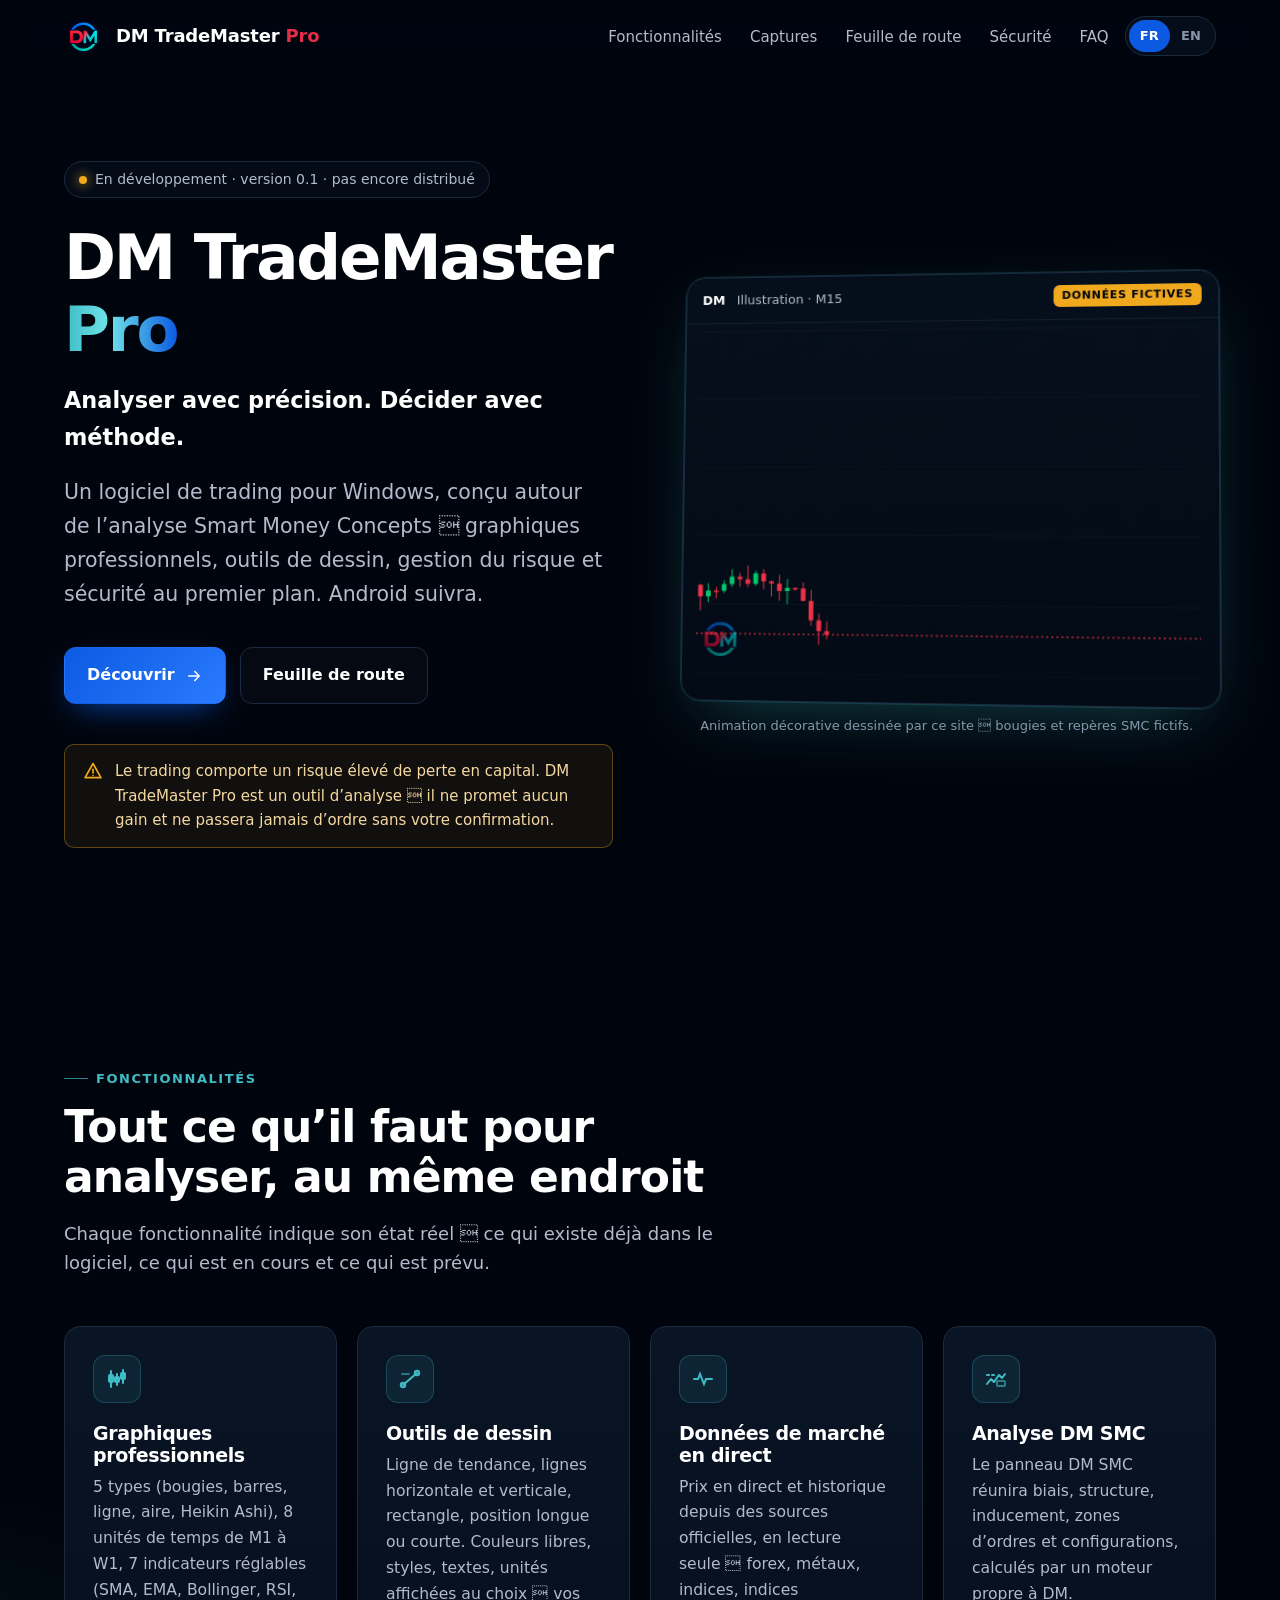
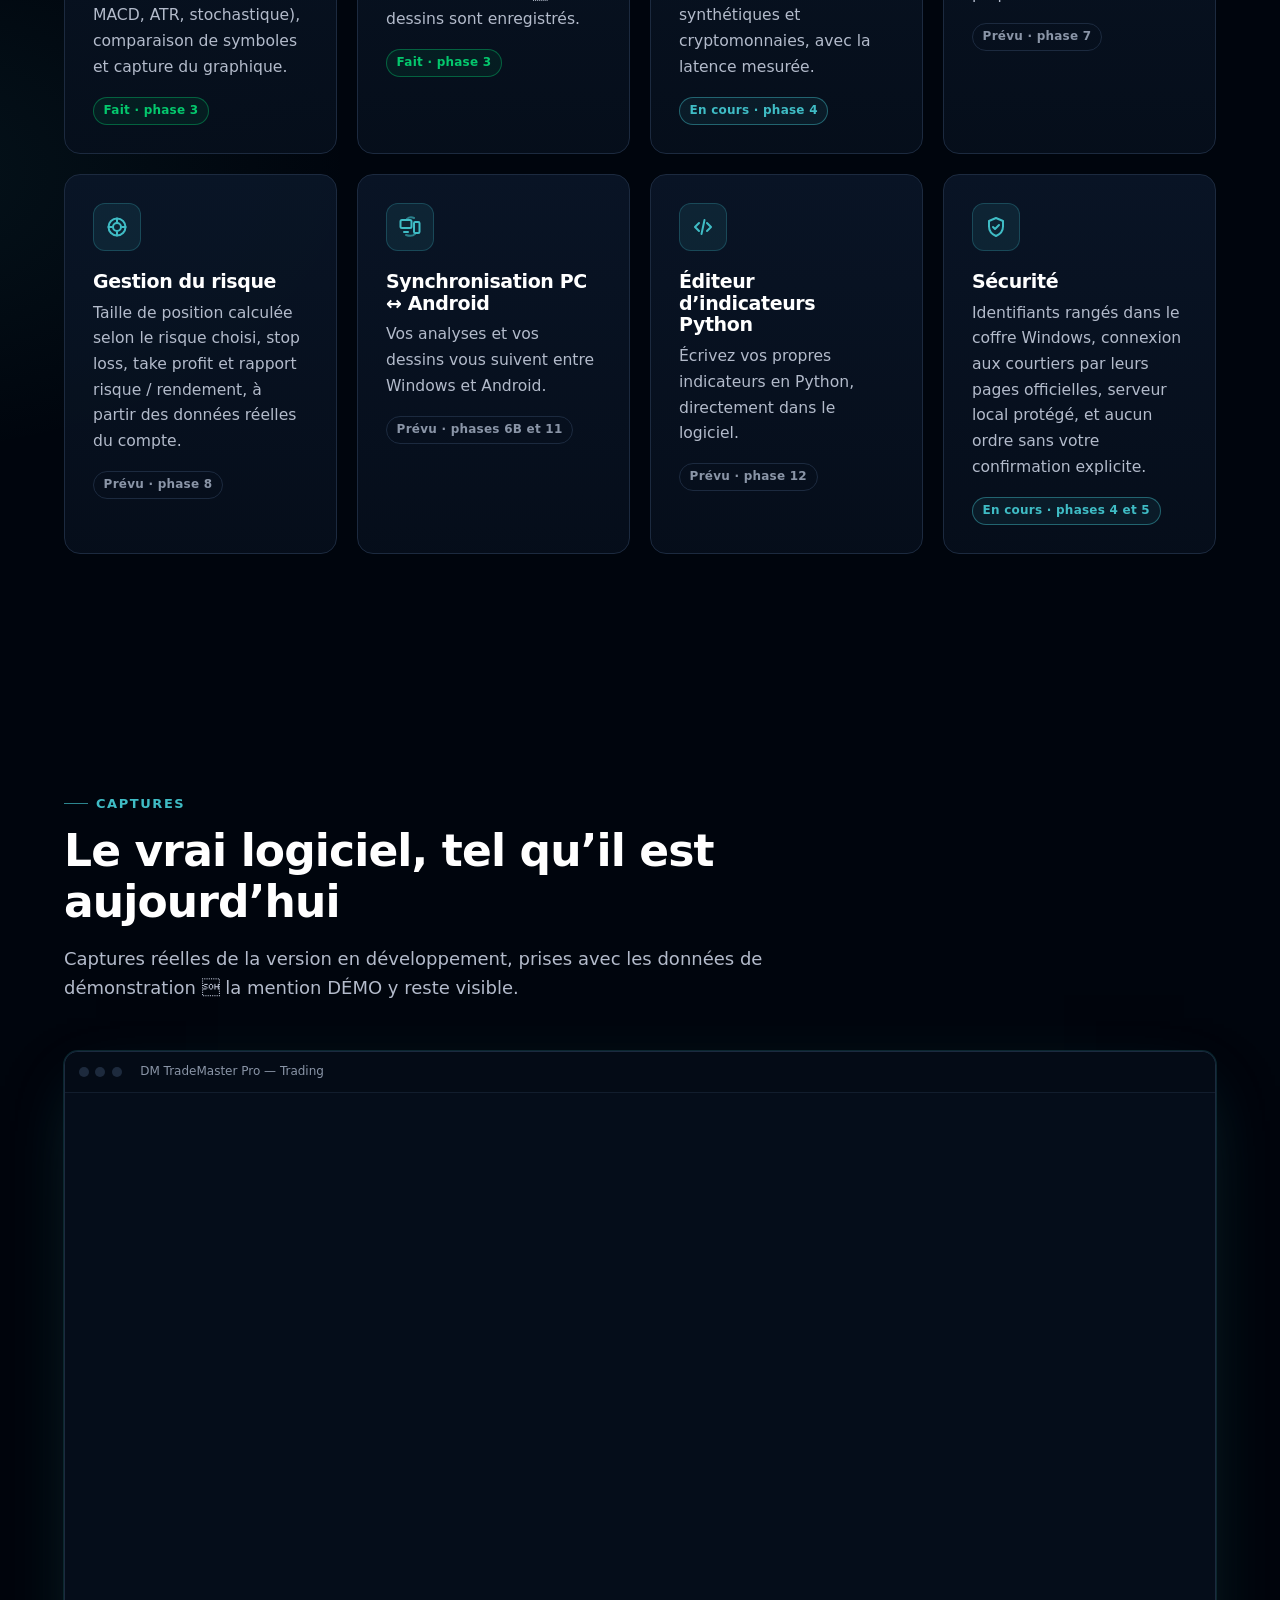
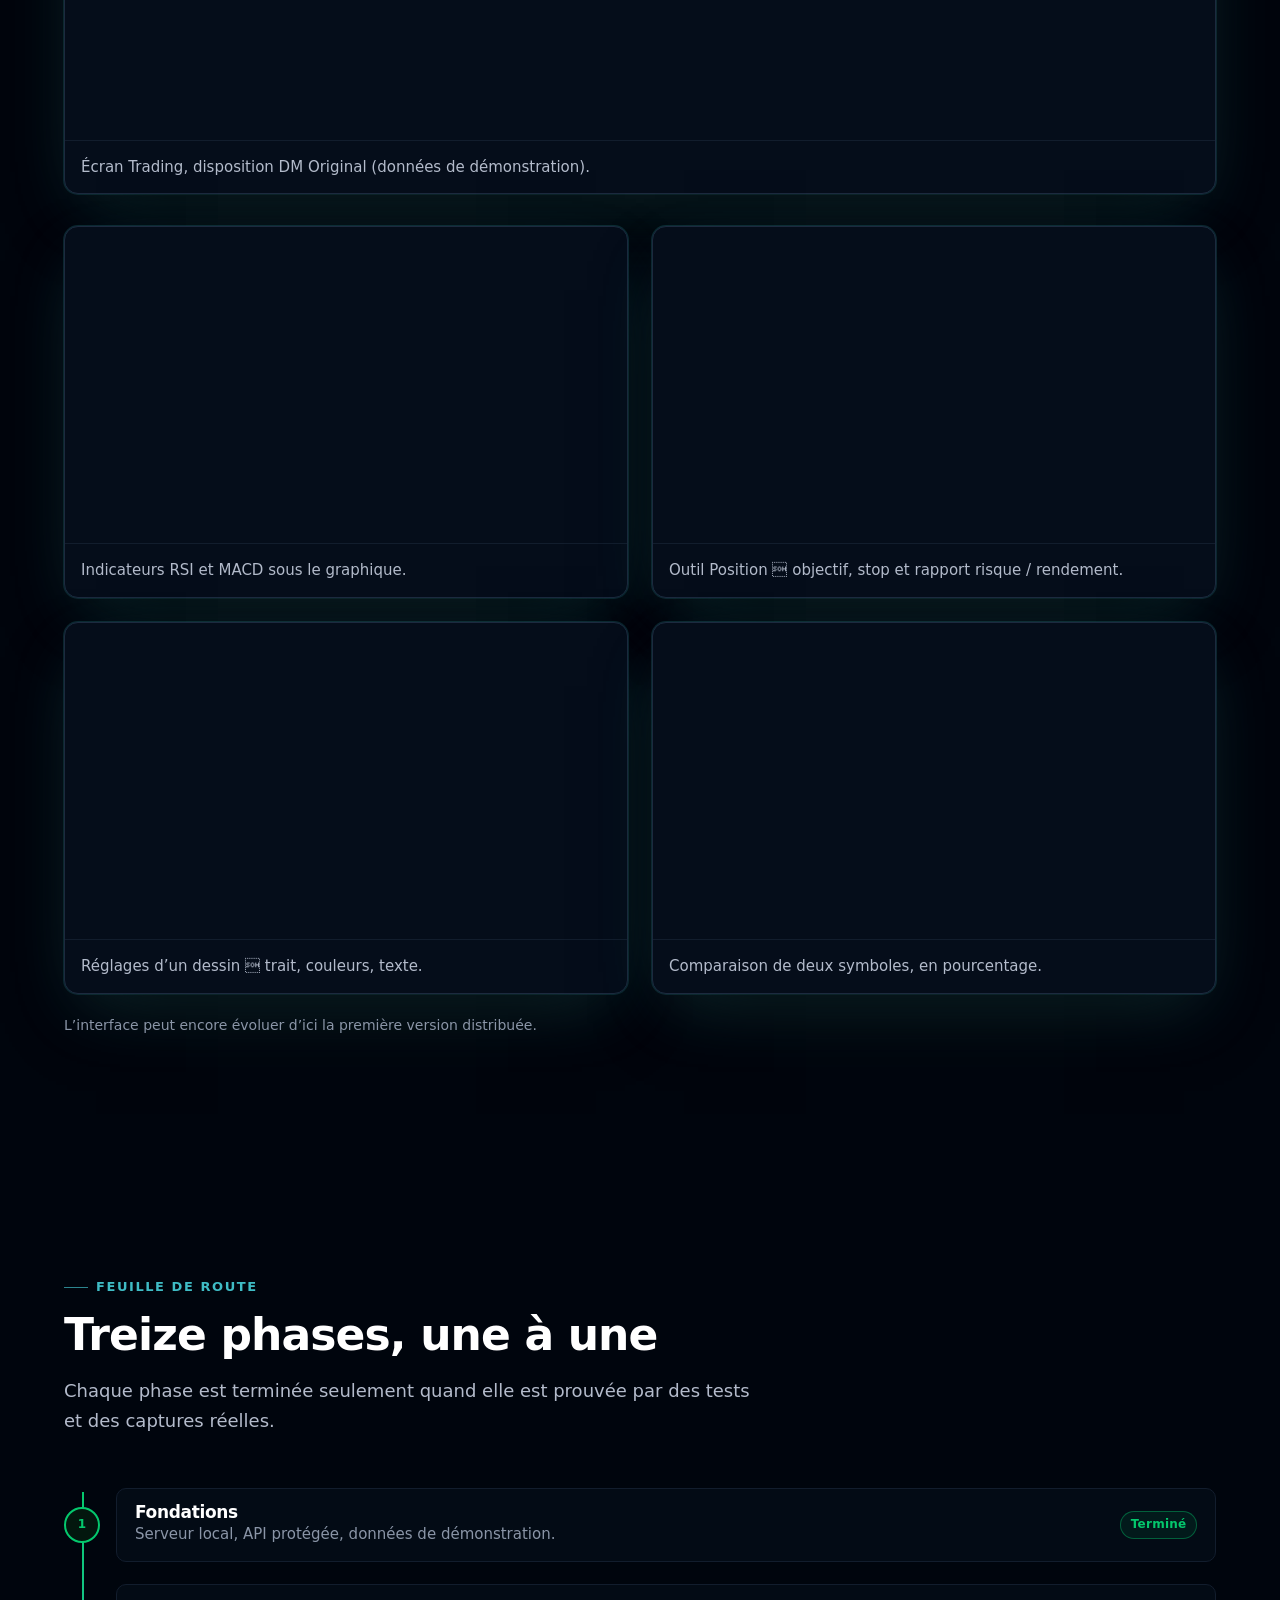
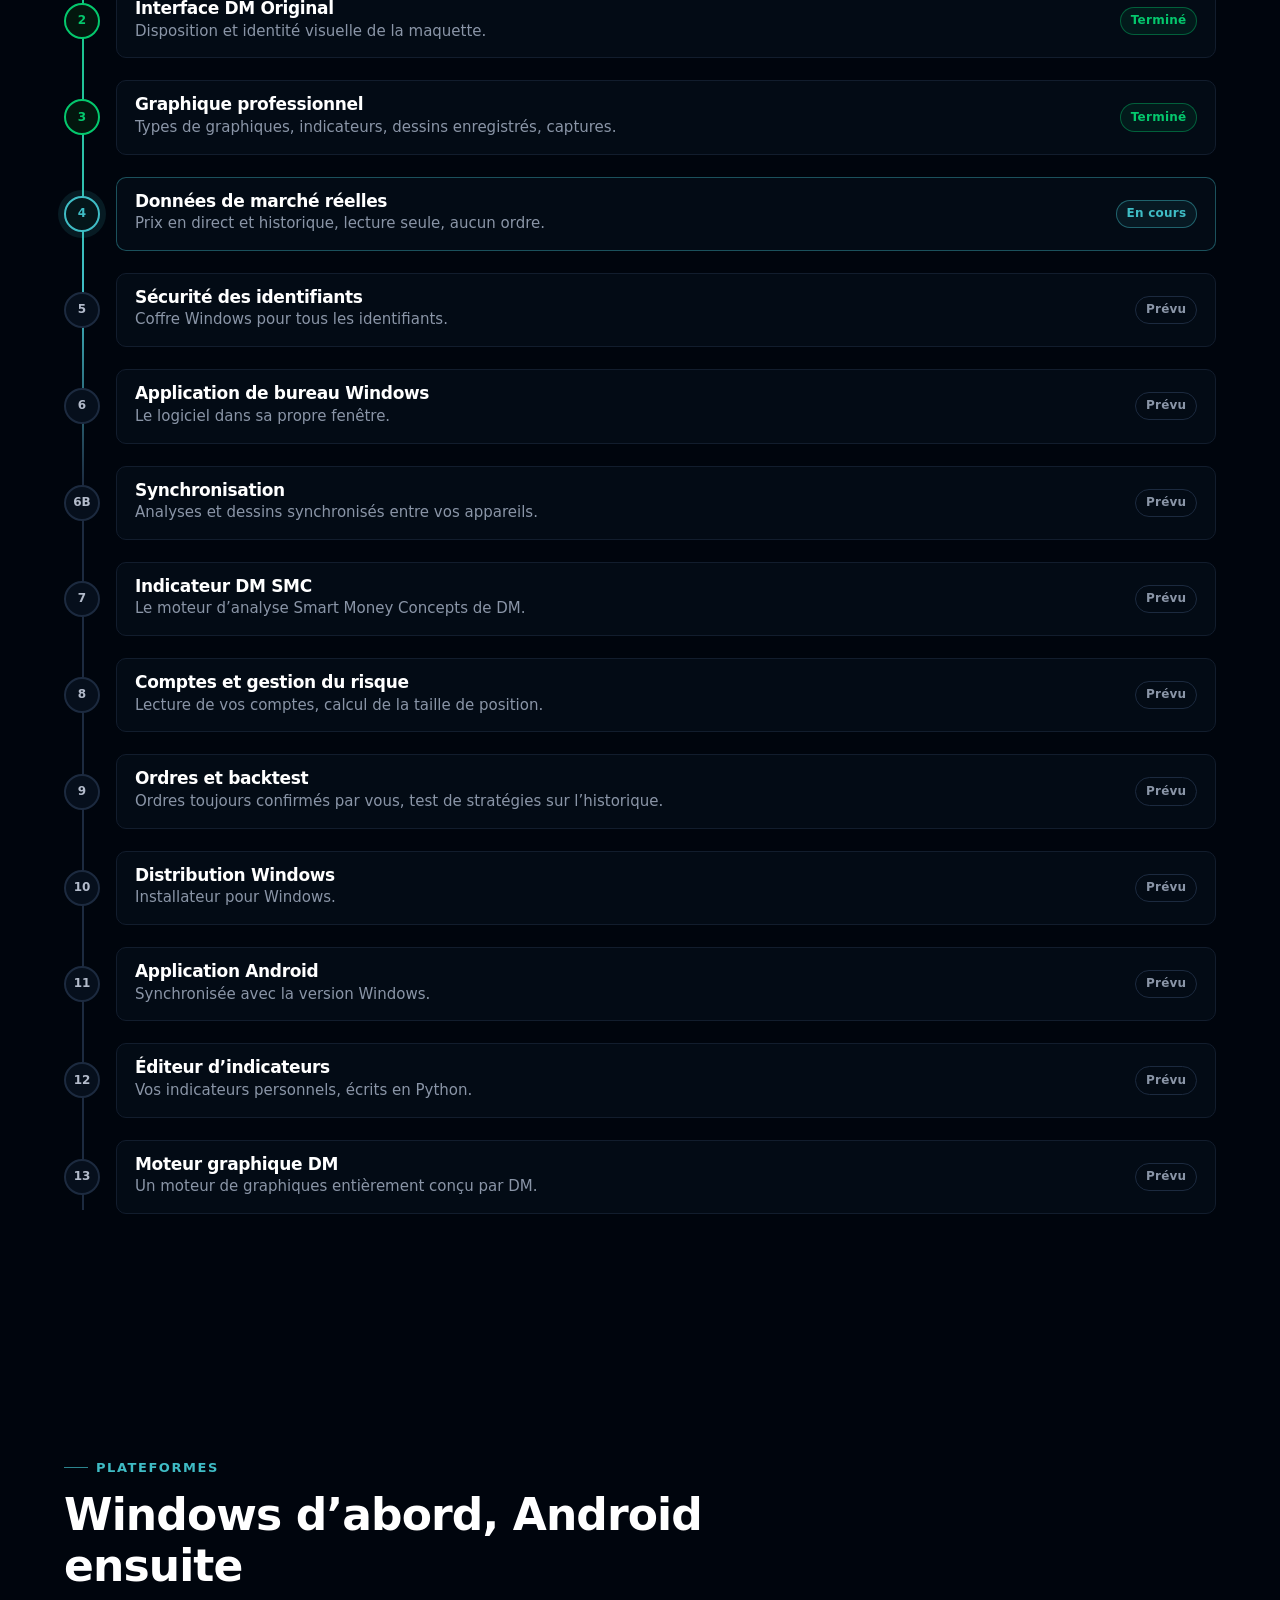
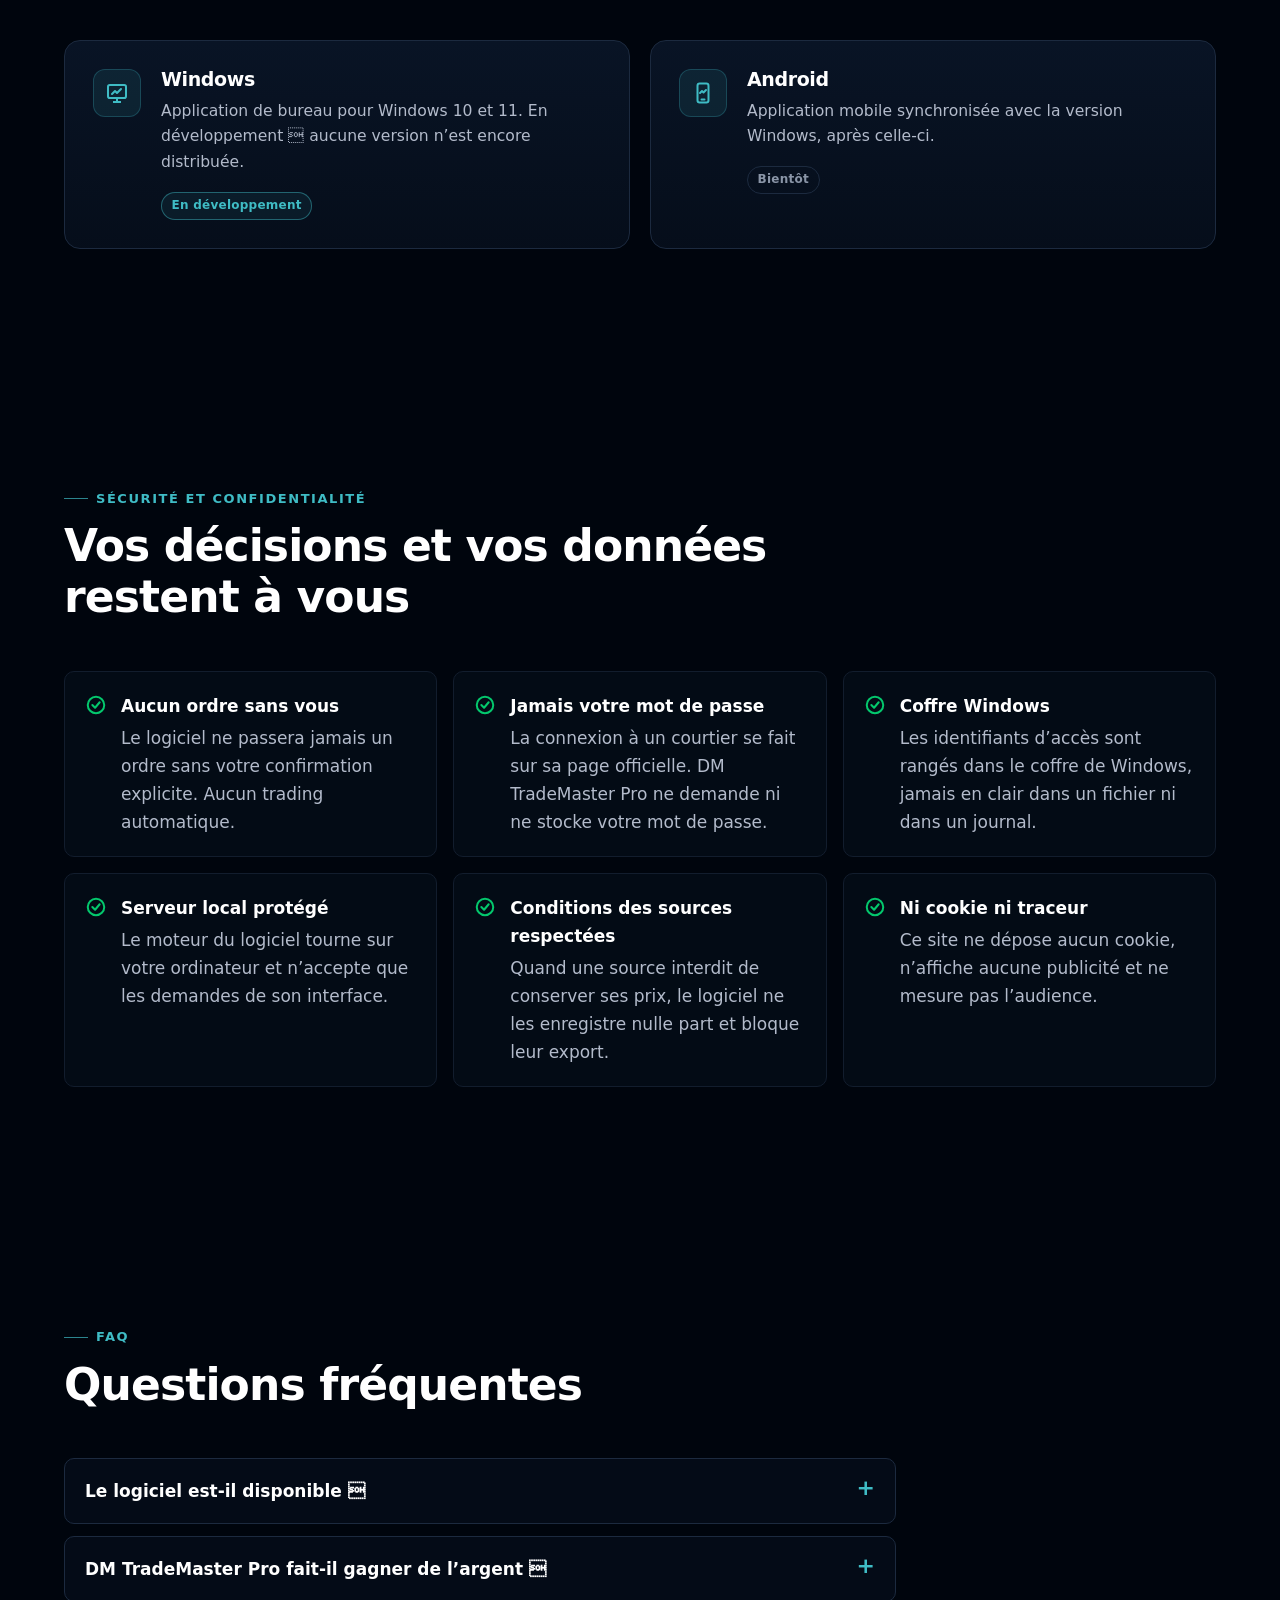
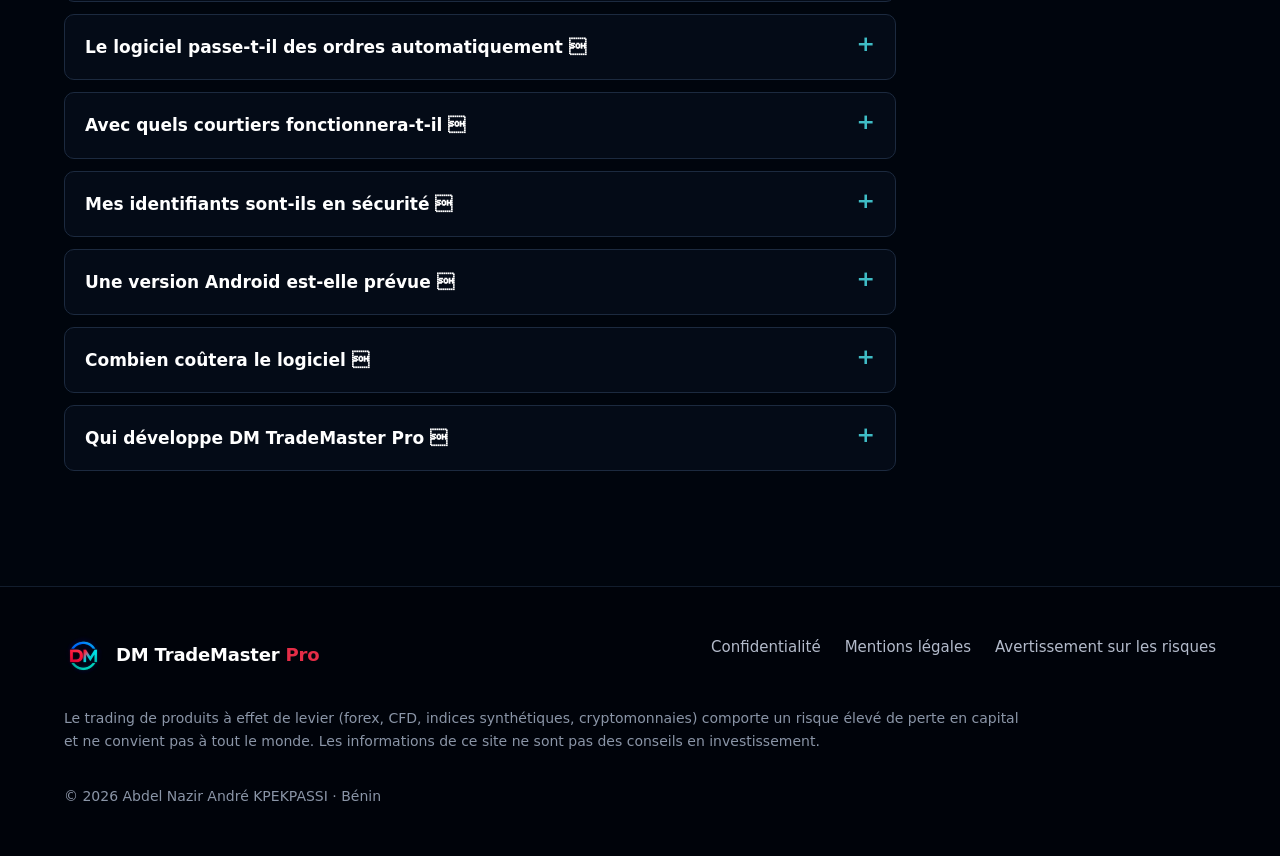
==== index.html @ 6b8cdd2f "Initial release of the DM TradeMaster Pro showcase site" ====
<!doctype html>
<html lang="fr" class="no-js">
<head>
  <meta charset="utf-8">
  <meta name="viewport" content="width=device-width, initial-scale=1">
  <title>DM TradeMaster Pro — logiciel d’analyse de trading pour Windows</title>
  <meta name="description" content="DM TradeMaster Pro : logiciel de trading pour Windows en développement, graphiques professionnels, outils de dessin, analyse Smart Money Concepts, gestion du risque. Aucun ordre sans confirmation. Android prévu.">
  <meta name="theme-color" content="#00050d">
  <meta name="color-scheme" content="dark">
  <meta property="og:type" content="website">
  <meta property="og:title" content="DM TradeMaster Pro">
  <meta property="og:description" content="Logiciel d’analyse de trading pour Windows, en développement. Graphiques professionnels, outils SMC, sécurité. Android prévu.">
  <link rel="canonical" href="https://kpekpassiabdelnazirandre-max.github.io/">
  <meta property="og:url" content="https://kpekpassiabdelnazirandre-max.github.io/">
  <meta property="og:image" content="https://kpekpassiabdelnazirandre-max.github.io/assets/img/og-image.png">
  <meta property="og:image:width" content="1200">
  <meta property="og:image:height" content="630">
  <meta property="og:locale" content="fr_FR">
  <meta property="og:locale:alternate" content="en_US">
  <meta name="twitter:card" content="summary_large_image">
  <meta name="twitter:image" content="https://kpekpassiabdelnazirandre-max.github.io/assets/img/og-image.png">
  <link rel="icon" href="assets/img/favicon-64.png" type="image/png">
  <link rel="apple-touch-icon" href="assets/img/apple-touch-icon.png">
  <link rel="preload" href="assets/fonts/inter-latin-400-normal.woff2" as="font" type="font/woff2" crossorigin>
  <link rel="preload" href="assets/fonts/inter-latin-800-normal.woff2" as="font" type="font/woff2" crossorigin>
  <link rel="stylesheet" href="assets/css/site.css">
  <script type="application/ld+json">
  {"@context":"https://schema.org","@type":"SoftwareApplication","name":"DM TradeMaster Pro","url":"https://kpekpassiabdelnazirandre-max.github.io/","applicationCategory":"FinanceApplication","operatingSystem":"Windows","softwareVersion":"0.1 (en développement)","author":{"@type":"Person","name":"Abdel Nazir André KPEKPASSI","address":{"@type":"PostalAddress","addressCountry":"BJ"}}}
  </script>
</head>
<body data-title-key="title.home">
  <a class="skip" href="#contenu" data-i18n="skip">Aller au contenu</a>

  <svg width="0" height="0" style="position:absolute" aria-hidden="true">
    <defs>
      <!-- Icônes DM maison : trait 2, à la couleur du texte, points d'ancrage. -->
      <symbol id="i-chart" viewBox="0 0 24 24" fill="none" stroke="currentColor" stroke-width="2" stroke-linecap="round" stroke-linejoin="round"><path d="M6 4v16M12 7v11M18 3v13"/><rect x="4" y="8" width="4" height="7" rx="1"/><rect x="10" y="10" width="4" height="5" rx="1"/><rect x="16" y="6" width="4" height="6" rx="1"/></symbol>
      <symbol id="i-draw" viewBox="0 0 24 24" fill="none" stroke="currentColor" stroke-width="2" stroke-linecap="round"><path d="M5 18 19 6"/><circle cx="5" cy="18" r="2.2"/><circle cx="19" cy="6" r="2.2"/><path d="M4 7h7" opacity=".55"/></symbol>
      <symbol id="i-smc" viewBox="0 0 24 24" fill="none" stroke="currentColor" stroke-width="2" stroke-linecap="round" stroke-linejoin="round"><path d="M3 17l4-5 3 3 5-7 3 3 3-4"/><path d="M3 8h9" stroke-dasharray="2 3"/><rect x="13" y="14" width="8" height="5" rx="1" opacity=".6"/></symbol>
      <symbol id="i-live" viewBox="0 0 24 24" fill="none" stroke="currentColor" stroke-width="2" stroke-linecap="round"><path d="M3 12h4l2-5 4 10 2-5h6"/></symbol>
      <symbol id="i-risk" viewBox="0 0 24 24" fill="none" stroke="currentColor" stroke-width="2" stroke-linecap="round"><circle cx="12" cy="12" r="8.5"/><circle cx="12" cy="12" r="4"/><path d="M12 3.5V7M12 17v3.5M3.5 12H7M17 12h3.5"/></symbol>
      <symbol id="i-sync" viewBox="0 0 24 24" fill="none" stroke="currentColor" stroke-width="2" stroke-linecap="round" stroke-linejoin="round"><rect x="2.5" y="5" width="11" height="8" rx="1.5"/><path d="M6 17h4"/><rect x="16" y="7" width="5.5" height="11" rx="1.2"/><path d="M8 20c3 1 7 1 9-1M16 3c-2-1-5-1-7 1" opacity=".6"/></symbol>
      <symbol id="i-code" viewBox="0 0 24 24" fill="none" stroke="currentColor" stroke-width="2" stroke-linecap="round" stroke-linejoin="round"><path d="M8 8 4 12l4 4M16 8l4 4-4 4M13.5 5l-3 14"/></symbol>
      <symbol id="i-shield" viewBox="0 0 24 24" fill="none" stroke="currentColor" stroke-width="2" stroke-linecap="round" stroke-linejoin="round"><path d="M12 3 5 6v5.5c0 4.2 2.9 7.7 7 9.5 4.1-1.8 7-5.3 7-9.5V6z"/><path d="m9 12 2 2 4-4"/></symbol>
      <symbol id="i-windows" viewBox="0 0 24 24" fill="none" stroke="currentColor" stroke-width="2" stroke-linejoin="round"><rect x="3" y="4" width="18" height="13" rx="1.8"/><path d="M8 21h8M12 17v4"/><path d="M7 13l3-3 2 2 4-4" stroke-linecap="round"/></symbol>
      <symbol id="i-phone" viewBox="0 0 24 24" fill="none" stroke="currentColor" stroke-width="2" stroke-linejoin="round"><rect x="6.5" y="2.5" width="11" height="19" rx="2.2"/><path d="M10.5 18.5h3" stroke-linecap="round"/><path d="M9 12l2-2 1.5 1.5L15 9" stroke-linecap="round"/></symbol>
      <symbol id="i-check" viewBox="0 0 24 24" fill="none" stroke="currentColor" stroke-width="2.2" stroke-linecap="round" stroke-linejoin="round"><circle cx="12" cy="12" r="9"/><path d="m8 12 3 3 5-6"/></symbol>
      <symbol id="i-alert" viewBox="0 0 24 24" fill="none" stroke="currentColor" stroke-width="2" stroke-linecap="round" stroke-linejoin="round"><path d="M12 3 2.5 20h19z"/><path d="M12 10v4.5M12 17.5h.01"/></symbol>
      <symbol id="i-arrow" viewBox="0 0 24 24" fill="none" stroke="currentColor" stroke-width="2" stroke-linecap="round" stroke-linejoin="round"><path d="M5 12h14M13 6l6 6-6 6"/></symbol>
      <symbol id="i-menu" viewBox="0 0 24 24" fill="none" stroke="currentColor" stroke-width="2" stroke-linecap="round"><path d="M4 7h16M4 12h16M4 17h16"/></symbol>
    </defs>
  </svg>

  <header class="site-header">
    <nav class="container nav" aria-label="Navigation principale" data-i18n-attr="aria-label:nav.label">
      <a class="brand" href="./" aria-label="DM TradeMaster Pro, accueil" data-i18n-attr="aria-label:brand.home">
        <img src="assets/img/dm-logo-80.png" width="40" height="40" alt="">
        <span>DM TradeMaster <b>Pro</b></span>
      </a>
      <button class="menu-toggle" type="button" aria-expanded="false" aria-controls="menu" aria-label="Menu" data-i18n-attr="aria-label:nav.menu"><svg width="22" height="22"><use href="#i-menu"/></svg></button>
      <ul class="nav-links" id="menu">
        <li><a href="#fonctionnalites" data-i18n="nav.features">Fonctionnalités</a></li>
        <li><a href="#captures" data-i18n="nav.shots">Captures</a></li>
        <li><a href="#feuille-de-route" data-i18n="nav.roadmap">Feuille de route</a></li>
        <li><a href="#securite" data-i18n="nav.security">Sécurité</a></li>
        <li><a href="#faq" data-i18n="nav.faq">FAQ</a></li>
        <li class="lang-item"><div class="lang" role="group" aria-label="Langue" data-i18n-attr="aria-label:nav.lang">
          <button type="button" data-lang="fr" aria-pressed="true">FR</button>
          <button type="button" data-lang="en" aria-pressed="false">EN</button>
        </div></li>
      </ul>
    </nav>
  </header>

  <main id="contenu">
    <section class="hero">
      <div class="container hero-grid">
        <div>
          <p class="status-chip"><span class="dot" aria-hidden="true"></span><span data-i18n="hero.status">En développement · version 0.1 · pas encore distribué</span></p>
          <h1><span style="white-space:nowrap">DM TradeMaster</span> <span class="accent">Pro</span></h1>
          <p class="tagline" data-i18n="hero.tagline">Analyser avec précision. Décider avec méthode.</p>
          <p class="lead" data-i18n="hero.lead">Un logiciel de trading pour Windows, conçu autour de l’analyse Smart Money Concepts  graphiques professionnels, outils de dessin, gestion du risque et sécurité au premier plan. Android suivra.</p>
          <div class="hero-actions">
            <a class="btn btn-primary" href="#fonctionnalites"><span data-i18n="hero.discover">Découvrir</span><svg><use href="#i-arrow"/></svg></a>
            <a class="btn btn-ghost" href="#feuille-de-route" data-i18n="hero.roadmap">Feuille de route</a>
          </div>
          <p class="risk-banner" role="note"><svg><use href="#i-alert"/></svg><span data-i18n="hero.risk">Le trading comporte un risque élevé de perte en capital. DM TradeMaster Pro est un outil d’analyse  il ne promet aucun gain et ne passera jamais d’ordre sans votre confirmation.</span></p>
        </div>
        <div>
          <div class="hero-visual">
            <div class="chart-head"><strong>DM</strong><span data-i18n="hero.chart">Illustration · M15</span><span class="tag" data-i18n="hero.fictive">DONNÉES FICTIVES</span></div>
            <canvas id="hero-chart" role="img" aria-label="Illustration animée : bougies fictives et repères Smart Money Concepts (cassure de structure, zone d’ordres, liquidité)" data-i18n-attr="aria-label:hero.canvas"></canvas>
            <img class="watermark" src="assets/img/dm-logo-80.png" width="48" height="48" alt="">
          </div>
          <p class="hero-caption" data-i18n="hero.caption">Animation décorative dessinée par ce site  bougies et repères SMC fictifs.</p>
        </div>
      </div>
    </section>

    <section id="fonctionnalites">
      <div class="container">
        <div class="section-head reveal">
          <span class="eyebrow" data-i18n="feat.eyebrow">Fonctionnalités</span>
          <h2 data-i18n="feat.title">Tout ce qu’il faut pour analyser, au même endroit</h2>
          <p data-i18n="feat.text">Chaque fonctionnalité indique son état réel  ce qui existe déjà dans le logiciel, ce qui est en cours et ce qui est prévu.</p>
        </div>
        <div class="features">
          <article class="card reveal"><div class="icon"><svg><use href="#i-chart"/></svg></div><h3 data-i18n="f1.t">Graphiques professionnels</h3><p data-i18n="f1.p">5 types (bougies, barres, ligne, aire, Heikin Ashi), 8 unités de temps de M1 à W1, 7 indicateurs réglables (SMA, EMA, Bollinger, RSI, MACD, ATR, stochastique), comparaison de symboles et capture du graphique.</p><span class="badge done" data-i18n="b.p3">Fait · phase 3</span></article>
          <article class="card reveal"><div class="icon"><svg><use href="#i-draw"/></svg></div><h3 data-i18n="f2.t">Outils de dessin</h3><p data-i18n="f2.p">Ligne de tendance, lignes horizontale et verticale, rectangle, position longue ou courte. Couleurs libres, styles, textes, unités affichées au choix  vos dessins sont enregistrés.</p><span class="badge done" data-i18n="b.p3">Fait · phase 3</span></article>
          <article class="card reveal"><div class="icon"><svg><use href="#i-live"/></svg></div><h3 data-i18n="f3.t">Données de marché en direct</h3><p data-i18n="f3.p">Prix en direct et historique depuis des sources officielles, en lecture seule  forex, métaux, indices, indices synthétiques et cryptomonnaies, avec la latence mesurée.</p><span class="badge progress" data-i18n="b.p4">En cours · phase 4</span></article>
          <article class="card reveal"><div class="icon"><svg><use href="#i-smc"/></svg></div><h3 data-i18n="f4.t">Analyse DM SMC</h3><p data-i18n="f4.p">Le panneau DM SMC réunira biais, structure, inducement, zones d’ordres et configurations, calculés par un moteur propre à DM.</p><span class="badge planned" data-i18n="b.p7">Prévu · phase 7</span></article>
          <article class="card reveal"><div class="icon"><svg><use href="#i-risk"/></svg></div><h3 data-i18n="f5.t">Gestion du risque</h3><p data-i18n="f5.p">Taille de position calculée selon le risque choisi, stop loss, take profit et rapport risque / rendement, à partir des données réelles du compte.</p><span class="badge planned" data-i18n="b.p8">Prévu · phase 8</span></article>
          <article class="card reveal"><div class="icon"><svg><use href="#i-sync"/></svg></div><h3 data-i18n="f6.t">Synchronisation PC ↔ Android</h3><p data-i18n="f6.p">Vos analyses et vos dessins vous suivent entre Windows et Android.</p><span class="badge planned" data-i18n="b.p6b">Prévu · phases 6B et 11</span></article>
          <article class="card reveal"><div class="icon"><svg><use href="#i-code"/></svg></div><h3 data-i18n="f7.t">Éditeur d’indicateurs Python</h3><p data-i18n="f7.p">Écrivez vos propres indicateurs en Python, directement dans le logiciel.</p><span class="badge planned" data-i18n="b.p12">Prévu · phase 12</span></article>
          <article class="card reveal"><div class="icon"><svg><use href="#i-shield"/></svg></div><h3 data-i18n="f8.t">Sécurité</h3><p data-i18n="f8.p">Identifiants rangés dans le coffre Windows, connexion aux courtiers par leurs pages officielles, serveur local protégé, et aucun ordre sans votre confirmation explicite.</p><span class="badge progress" data-i18n="b.p45">En cours · phases 4 et 5</span></article>
        </div>
      </div>
    </section>

    <section id="captures">
      <div class="container">
        <div class="section-head reveal">
          <span class="eyebrow" data-i18n="shots.eyebrow">Captures</span>
          <h2 data-i18n="shots.title">Le vrai logiciel, tel qu’il est aujourd’hui</h2>
          <p data-i18n="shots.text">Captures réelles de la version en développement, prises avec les données de démonstration  la mention DÉMO y reste visible.</p>
        </div>
        <div class="gallery">
          <figure class="window shot-main reveal">
            <div class="window-bar"><span></span><span></span><span></span><em>DM TradeMaster Pro — Trading</em></div>
            <picture>
              <source media="(max-width: 700px)" srcset="assets/img/ecran-trading-800.webp">
              <img src="assets/img/ecran-trading-1600.webp" width="1600" height="900" alt="Écran Trading de DM TradeMaster Pro : liste des marchés, graphique en bougies avec la mention DÉMO, panneau DM SMC, ticket d’ordre et gestion du risque" data-i18n-attr="alt:shot1.alt" fetchpriority="low" loading="lazy" decoding="async">
            </picture>
            <figcaption data-i18n="shot1.cap">Écran Trading, disposition DM Original (données de démonstration).</figcaption>
          </figure>
          <div class="shots">
            <figure class="window shot reveal"><a href="assets/img/indicateurs-1600.webp" target="_blank" rel="noopener"><picture><source media="(max-width: 700px)" srcset="assets/img/indicateurs-800.webp"><img src="assets/img/indicateurs-1600.webp" width="1600" height="900" loading="lazy" decoding="async" alt="Graphique avec les indicateurs RSI et MACD" data-i18n-attr="alt:shot2.alt"></picture></a><figcaption data-i18n="shot2.cap">Indicateurs RSI et MACD sous le graphique.</figcaption></figure>
            <figure class="window shot reveal"><a href="assets/img/position-1600.webp" target="_blank" rel="noopener"><picture><source media="(max-width: 700px)" srcset="assets/img/position-800.webp"><img src="assets/img/position-1600.webp" width="1600" height="900" loading="lazy" decoding="async" alt="Outil Position longue sur le graphique" data-i18n-attr="alt:shot3.alt"></picture></a><figcaption data-i18n="shot3.cap">Outil Position  objectif, stop et rapport risque / rendement.</figcaption></figure>
            <figure class="window shot reveal"><a href="assets/img/reglages-dessin-1600.webp" target="_blank" rel="noopener"><picture><source media="(max-width: 700px)" srcset="assets/img/reglages-dessin-800.webp"><img src="assets/img/reglages-dessin-1600.webp" width="1600" height="900" loading="lazy" decoding="async" alt="Fenêtre de réglages d’un dessin" data-i18n-attr="alt:shot5.alt"></picture></a><figcaption data-i18n="shot5.cap">Réglages d’un dessin  trait, couleurs, texte.</figcaption></figure>
            <figure class="window shot reveal"><a href="assets/img/comparaison-1600.webp" target="_blank" rel="noopener"><picture><source media="(max-width: 700px)" srcset="assets/img/comparaison-800.webp"><img src="assets/img/comparaison-1600.webp" width="1600" height="900" loading="lazy" decoding="async" alt="Comparaison de deux symboles en pourcentage" data-i18n-attr="alt:shot6.alt"></picture></a><figcaption data-i18n="shot6.cap">Comparaison de deux symboles, en pourcentage.</figcaption></figure>
          </div>
        </div>
        <p class="note" data-i18n="shots.note">L’interface peut encore évoluer d’ici la première version distribuée.</p>
      </div>
    </section>

    <section id="feuille-de-route">
      <div class="container">
        <div class="section-head reveal">
          <span class="eyebrow" data-i18n="road.eyebrow">Feuille de route</span>
          <h2 data-i18n="road.title">Treize phases, une à une</h2>
          <p data-i18n="road.text">Chaque phase est terminée seulement quand elle est prouvée par des tests et des captures réelles.</p>
        </div>
        <ol class="timeline">
          <li class="done reveal"><span class="node">1</span><div class="row"><div><h3 data-i18n="r1.t">Fondations</h3><p data-i18n="r1.p">Serveur local, API protégée, données de démonstration.</p></div><span class="badge done" data-i18n="s.done">Terminé</span></div></li>
          <li class="done reveal"><span class="node">2</span><div class="row"><div><h3 data-i18n="r2.t">Interface DM Original</h3><p data-i18n="r2.p">Disposition et identité visuelle de la maquette.</p></div><span class="badge done" data-i18n="s.done">Terminé</span></div></li>
          <li class="done reveal"><span class="node">3</span><div class="row"><div><h3 data-i18n="r3.t">Graphique professionnel</h3><p data-i18n="r3.p">Types de graphiques, indicateurs, dessins enregistrés, captures.</p></div><span class="badge done" data-i18n="s.done">Terminé</span></div></li>
          <li class="progress reveal"><span class="node">4</span><div class="row"><div><h3 data-i18n="r4.t">Données de marché réelles</h3><p data-i18n="r4.p">Prix en direct et historique, lecture seule, aucun ordre.</p></div><span class="badge progress" data-i18n="s.progress">En cours</span></div></li>
          <li class="reveal"><span class="node">5</span><div class="row"><div><h3 data-i18n="r5.t">Sécurité des identifiants</h3><p data-i18n="r5.p">Coffre Windows pour tous les identifiants.</p></div><span class="badge planned" data-i18n="s.planned">Prévu</span></div></li>
          <li class="reveal"><span class="node">6</span><div class="row"><div><h3 data-i18n="r6.t">Application de bureau Windows</h3><p data-i18n="r6.p">Le logiciel dans sa propre fenêtre.</p></div><span class="badge planned" data-i18n="s.planned">Prévu</span></div></li>
          <li class="reveal"><span class="node">6B</span><div class="row"><div><h3 data-i18n="r6b.t">Synchronisation</h3><p data-i18n="r6b.p">Analyses et dessins synchronisés entre vos appareils.</p></div><span class="badge planned" data-i18n="s.planned">Prévu</span></div></li>
          <li class="reveal"><span class="node">7</span><div class="row"><div><h3 data-i18n="r7.t">Indicateur DM SMC</h3><p data-i18n="r7.p">Le moteur d’analyse Smart Money Concepts de DM.</p></div><span class="badge planned" data-i18n="s.planned">Prévu</span></div></li>
          <li class="reveal"><span class="node">8</span><div class="row"><div><h3 data-i18n="r8.t">Comptes et gestion du risque</h3><p data-i18n="r8.p">Lecture de vos comptes, calcul de la taille de position.</p></div><span class="badge planned" data-i18n="s.planned">Prévu</span></div></li>
          <li class="reveal"><span class="node">9</span><div class="row"><div><h3 data-i18n="r9.t">Ordres et backtest</h3><p data-i18n="r9.p">Ordres toujours confirmés par vous, test de stratégies sur l’historique.</p></div><span class="badge planned" data-i18n="s.planned">Prévu</span></div></li>
          <li class="reveal"><span class="node">10</span><div class="row"><div><h3 data-i18n="r10.t">Distribution Windows</h3><p data-i18n="r10.p">Installateur pour Windows.</p></div><span class="badge planned" data-i18n="s.planned">Prévu</span></div></li>
          <li class="reveal"><span class="node">11</span><div class="row"><div><h3 data-i18n="r11.t">Application Android</h3><p data-i18n="r11.p">Synchronisée avec la version Windows.</p></div><span class="badge planned" data-i18n="s.planned">Prévu</span></div></li>
          <li class="reveal"><span class="node">12</span><div class="row"><div><h3 data-i18n="r12.t">Éditeur d’indicateurs</h3><p data-i18n="r12.p">Vos indicateurs personnels, écrits en Python.</p></div><span class="badge planned" data-i18n="s.planned">Prévu</span></div></li>
          <li class="reveal"><span class="node">13</span><div class="row"><div><h3 data-i18n="r13.t">Moteur graphique DM</h3><p data-i18n="r13.p">Un moteur de graphiques entièrement conçu par DM.</p></div><span class="badge planned" data-i18n="s.planned">Prévu</span></div></li>
        </ol>
      </div>
    </section>

    <section id="plateformes">
      <div class="container">
        <div class="section-head reveal">
          <span class="eyebrow" data-i18n="plat.eyebrow">Plateformes</span>
          <h2 data-i18n="plat.title">Windows d’abord, Android ensuite</h2>
        </div>
        <div class="two">
          <article class="card platform reveal"><div class="icon"><svg><use href="#i-windows"/></svg></div><div><h3>Windows</h3><p data-i18n="plat.win">Application de bureau pour Windows 10 et 11. En développement  aucune version n’est encore distribuée.</p><span class="badge progress" data-i18n="plat.winb">En développement</span></div></article>
          <article class="card platform reveal"><div class="icon"><svg><use href="#i-phone"/></svg></div><div><h3>Android</h3><p data-i18n="plat.and">Application mobile synchronisée avec la version Windows, après celle-ci.</p><span class="badge planned" data-i18n="plat.andb">Bientôt</span></div></article>
        </div>
      </div>
    </section>

    <section id="securite">
      <div class="container">
        <div class="section-head reveal">
          <span class="eyebrow" data-i18n="sec.eyebrow">Sécurité et confidentialité</span>
          <h2 data-i18n="sec.title">Vos décisions et vos données restent à vous</h2>
        </div>
        <ul class="principles">
          <li class="reveal"><svg><use href="#i-check"/></svg><div><strong data-i18n="p1.t">Aucun ordre sans vous</strong><span data-i18n="p1.p">Le logiciel ne passera jamais un ordre sans votre confirmation explicite. Aucun trading automatique.</span></div></li>
          <li class="reveal"><svg><use href="#i-check"/></svg><div><strong data-i18n="p2.t">Jamais votre mot de passe</strong><span data-i18n="p2.p">La connexion à un courtier se fait sur sa page officielle. DM TradeMaster Pro ne demande ni ne stocke votre mot de passe.</span></div></li>
          <li class="reveal"><svg><use href="#i-check"/></svg><div><strong data-i18n="p3.t">Coffre Windows</strong><span data-i18n="p3.p">Les identifiants d’accès sont rangés dans le coffre de Windows, jamais en clair dans un fichier ni dans un journal.</span></div></li>
          <li class="reveal"><svg><use href="#i-check"/></svg><div><strong data-i18n="p4.t">Serveur local protégé</strong><span data-i18n="p4.p">Le moteur du logiciel tourne sur votre ordinateur et n’accepte que les demandes de son interface.</span></div></li>
          <li class="reveal"><svg><use href="#i-check"/></svg><div><strong data-i18n="p5.t">Conditions des sources respectées</strong><span data-i18n="p5.p">Quand une source interdit de conserver ses prix, le logiciel ne les enregistre nulle part et bloque leur export.</span></div></li>
          <li class="reveal"><svg><use href="#i-check"/></svg><div><strong data-i18n="p6.t">Ni cookie ni traceur</strong><span data-i18n="p6.p">Ce site ne dépose aucun cookie, n’affiche aucune publicité et ne mesure pas l’audience.</span></div></li>
        </ul>
      </div>
    </section>

    <section id="faq">
      <div class="container">
        <div class="section-head reveal">
          <span class="eyebrow">FAQ</span>
          <h2 data-i18n="faq.title">Questions fréquentes</h2>
        </div>
        <div class="faq">
          <details class="reveal"><summary data-i18n="q1">Le logiciel est-il disponible </summary><p data-i18n="a1">Pas encore. DM TradeMaster Pro est en développement  aucune version n’est distribuée pour l’instant. Ce site sera mis à jour quand une première version sera prête.</p></details>
          <details class="reveal"><summary data-i18n="q2">DM TradeMaster Pro fait-il gagner de l’argent </summary><p data-i18n="a2">Non, et aucun logiciel ne peut le promettre. C’est un outil d’analyse et d’organisation. Le trading comporte un risque élevé de perte en capital  vos décisions restent les vôtres.</p></details>
          <details class="reveal"><summary data-i18n="q3">Le logiciel passe-t-il des ordres automatiquement </summary><p data-i18n="a3">Non. Les ordres arriveront dans une phase ultérieure, et chacun devra être confirmé par vous, explicitement.</p></details>
          <details class="reveal"><summary data-i18n="q4">Avec quels courtiers fonctionnera-t-il </summary><p data-i18n="a4">Les connexions passent par les interfaces officielles des plateformes, en lecture seule d’abord. La liste sera publiée quand chaque connexion sera prête et vérifiée.</p></details>
          <details class="reveal"><summary data-i18n="q5">Mes identifiants sont-ils en sécurité </summary><p data-i18n="a5">Vous vous connectez sur la page officielle de votre courtier  le logiciel ne voit pas votre mot de passe. Les accès qu’il reçoit sont rangés dans le coffre de Windows.</p></details>
          <details class="reveal"><summary data-i18n="q6">Une version Android est-elle prévue </summary><p data-i18n="a6">Oui, après la version Windows, avec la synchronisation de vos analyses entre les deux.</p></details>
          <details class="reveal"><summary data-i18n="q7">Combien coûtera le logiciel </summary><p data-i18n="a7">Aucun tarif n’est fixé pour l’instant.</p></details>
          <details class="reveal"><summary data-i18n="q8">Qui développe DM TradeMaster Pro </summary><p data-i18n="a8">Abdel Nazir André KPEKPASSI, développeur indépendant au Bénin.</p></details>
        </div>
      </div>
    </section>
  </main>

  <footer class="site-footer">
    <div class="container">
      <div class="footer-grid">
        <a class="brand" href="./"><img src="assets/img/dm-logo-80.png" width="40" height="40" alt=""><span>DM TradeMaster <b>Pro</b></span></a>
        <ul class="footer-links">
          <li><a href="confidentialite.html" data-i18n="foot.privacy">Confidentialité</a></li>
          <li><a href="mentions-legales.html" data-i18n="foot.legal">Mentions légales</a></li>
          <li><a href="risques.html" data-i18n="foot.risk">Avertissement sur les risques</a></li>
        </ul>
      </div>
      <p class="footer-risk" data-i18n="foot.riskText">Le trading de produits à effet de levier (forex, CFD, indices synthétiques, cryptomonnaies) comporte un risque élevé de perte en capital et ne convient pas à tout le monde. Les informations de ce site ne sont pas des conseils en investissement.</p>
      <p class="footer-risk">© <span data-year>2026</span> Abdel Nazir André KPEKPASSI · <span data-i18n="foot.country">Bénin</span></p>
    </div>
  </footer>
  <script src="assets/js/i18n-en.js" defer></script>
  <script src="assets/js/site.js" defer></script>
</body>
</html>
---- assets/css/site.css ----
/* DM TradeMaster Pro — site vitrine. Couleurs reprises des jetons de la maquette du logiciel
   (src/frontend/src/styles/tokens.css, valeurs mesurées). Police Inter (SIL OFL 1.1), auto-hébergée. */

@font-face { font-family: 'Inter'; font-style: normal; font-weight: 400; font-display: swap; src: url('../fonts/inter-latin-400-normal.woff2') format('woff2'); }
@font-face { font-family: 'Inter'; font-style: normal; font-weight: 500; font-display: swap; src: url('../fonts/inter-latin-500-normal.woff2') format('woff2'); }
@font-face { font-family: 'Inter'; font-style: normal; font-weight: 600; font-display: swap; src: url('../fonts/inter-latin-600-normal.woff2') format('woff2'); }
@font-face { font-family: 'Inter'; font-style: normal; font-weight: 700; font-display: swap; src: url('../fonts/inter-latin-700-normal.woff2') format('woff2'); }
@font-face { font-family: 'Inter'; font-style: normal; font-weight: 800; font-display: swap; src: url('../fonts/inter-latin-800-normal.woff2') format('woff2'); }

:root {
  --bg-gap: #00050d;
  --bg-app: #050d1a;
  --bg-panel: #060f1c;
  --bg-chart: #030a15;
  --bg-field: #0c1624;
  --accent: #0c5ae2;
  --accent-deep: #0441ad;
  --up: #04c86d;
  --down: #f03148;
  --violet: #963fe7;
  --brand-red: #e42d47;
  --cyan: #3fbcc5;
  --demo: #f0a81e;
  --border: #121d2d;
  --border-strong: #1c2a3f;
  --text: #ffffff;
  --text-2: #b3bbcb;
  --text-3: #8a95a7;
  --radius: 1rem;
  --radius-sm: 0.625rem;
  --max: 72rem;
  --font: 'Inter', system-ui, -apple-system, 'Segoe UI', Roboto, Arial, sans-serif;
  --glow: 0 0 0 1px rgba(63, 188, 197, 0.18), 0 1.5rem 4rem -1.5rem rgba(63, 188, 197, 0.35);
  --ease: cubic-bezier(0.2, 0.7, 0.2, 1);
}

*, *::before, *::after { box-sizing: border-box; }
html { scroll-behavior: smooth; -webkit-text-size-adjust: 100%; }
body {
  margin: 0;
  font-family: var(--font);
  font-size: 1.0625rem;
  line-height: 1.65;
  color: var(--text-2);
  background:
    radial-gradient(60rem 40rem at 85% -10%, rgba(12, 90, 226, 0.16), transparent 60%),
    radial-gradient(50rem 30rem at -10% 20%, rgba(63, 188, 197, 0.08), transparent 60%),
    var(--bg-gap);
  -webkit-font-smoothing: antialiased;
  overflow-x: hidden;
}
img { max-width: 100%; height: auto; display: block; }
a { color: var(--cyan); text-decoration: none; }
a:hover { text-decoration: underline; text-underline-offset: 0.2em; }
:focus-visible { outline: 2px solid var(--cyan); outline-offset: 3px; border-radius: 4px; }
h1, h2, h3 { color: var(--text); line-height: 1.15; margin: 0; letter-spacing: -0.02em; }
p { margin: 0; }
.visually-hidden { position: absolute !important; width: 1px; height: 1px; overflow: hidden; clip: rect(0 0 0 0); white-space: nowrap; }
.skip { position: absolute; left: 1rem; top: -3rem; background: var(--accent); color: #fff; padding: 0.5rem 1rem; border-radius: 0.5rem; z-index: 100; }
.skip:focus { top: 1rem; }

.container { width: min(100% - 2.5rem, var(--max)); margin-inline: auto; }
section { padding-block: clamp(4.5rem, 9vw, 7.5rem); position: relative; }
.eyebrow {
  display: inline-flex; align-items: center; gap: 0.5rem;
  font-size: 0.8125rem; font-weight: 600; letter-spacing: 0.12em; text-transform: uppercase;
  color: var(--cyan);
}
.eyebrow::before { content: ''; width: 1.5rem; height: 1px; background: currentColor; opacity: 0.7; }
.section-head { max-width: 44rem; margin-bottom: 3rem; }
.section-head h2 { font-size: clamp(2rem, 4vw, 2.75rem); margin-top: 0.75rem; }
.section-head p { margin-top: 1rem; font-size: 1.125rem; }
.lead { font-size: clamp(1.125rem, 1.6vw, 1.3rem); color: var(--text-2); }

/* ---------- En-tête ---------- */
.site-header {
  position: sticky; top: 0; z-index: 50;
  background: rgba(0, 5, 13, 0.72);
  backdrop-filter: saturate(160%) blur(14px);
  -webkit-backdrop-filter: saturate(160%) blur(14px);
  border-bottom: 1px solid transparent;
  transition: border-color 0.3s;
}
.site-header.is-scrolled { border-bottom-color: var(--border); }
.nav { display: flex; align-items: center; gap: 1.5rem; height: 4.5rem; }
.brand { display: flex; align-items: center; gap: 0.75rem; color: var(--text); font-weight: 800; font-size: 1.125rem; letter-spacing: -0.01em; }
.brand:hover { text-decoration: none; }
.brand img { width: 2.5rem; height: 2.5rem; }
.brand b { color: var(--brand-red); font-weight: 800; }
.nav-links { display: flex; align-items: center; gap: 0.25rem; margin-left: auto; list-style: none; padding: 0; margin-block: 0; }
.nav-links a { color: var(--text-2); font-weight: 500; font-size: 0.9375rem; padding: 0.5rem 0.75rem; border-radius: 0.5rem; }
.nav-links a:hover { color: var(--text); background: rgba(255, 255, 255, 0.04); text-decoration: none; }
.lang {
  display: inline-flex; border: 1px solid var(--border-strong); border-radius: 999px; padding: 0.1875rem;
  background: var(--bg-app);
}
.lang button {
  font: inherit; font-size: 0.8125rem; font-weight: 600; color: var(--text-3); background: none;
  border: 0; padding: 0.3rem 0.7rem; border-radius: 999px; cursor: pointer;
}
.lang button[aria-pressed='true'] { background: var(--accent); color: #fff; }
.menu-toggle { display: none; background: none; border: 1px solid var(--border-strong); color: var(--text); border-radius: 0.5rem; width: 2.75rem; height: 2.75rem; cursor: pointer; }

/* ---------- Boutons ---------- */
.btn {
  display: inline-flex; align-items: center; gap: 0.625rem;
  font-weight: 600; font-size: 1rem; padding: 0.875rem 1.375rem; border-radius: 0.75rem;
  border: 1px solid transparent; transition: transform 0.25s var(--ease), box-shadow 0.25s, background 0.25s;
}
.btn:hover { text-decoration: none; transform: translateY(-2px); }
.btn-primary { background: linear-gradient(135deg, var(--accent), #2a7bff); color: #fff; box-shadow: 0 0.75rem 2rem -0.75rem rgba(12, 90, 226, 0.8); }
.btn-primary:hover { box-shadow: 0 1rem 2.5rem -0.75rem rgba(12, 90, 226, 0.95); }
.btn-ghost { color: var(--text); border-color: var(--border-strong); background: rgba(255, 255, 255, 0.02); }
.btn-ghost:hover { border-color: var(--cyan); }
.btn svg { width: 1.125rem; height: 1.125rem; }

/* ---------- Hero ---------- */
.hero { padding-top: clamp(3rem, 7vw, 5.5rem); padding-bottom: clamp(4rem, 8vw, 6rem); overflow: hidden; }
.hero-grid { display: grid; grid-template-columns: 1.02fr 1fr; gap: clamp(2rem, 5vw, 4rem); align-items: center; }
.hero h1 { font-size: clamp(2.5rem, 4.9vw, 4.1rem); font-weight: 800; letter-spacing: -0.035em; }
.hero h1 .accent { background: linear-gradient(90deg, var(--cyan), #6fe3ea 40%, var(--accent)); -webkit-background-clip: text; background-clip: text; color: transparent; }
.hero .tagline { margin-top: 1rem; font-size: clamp(1.15rem, 2vw, 1.4rem); color: var(--text); font-weight: 600; }
.hero .lead { margin-top: 1.25rem; max-width: 34rem; }
.hero-actions { display: flex; flex-wrap: wrap; gap: 0.875rem; margin-top: 2.25rem; }
.status-chip {
  display: inline-flex; align-items: center; gap: 0.5rem; margin-bottom: 1.5rem;
  font-size: 0.875rem; font-weight: 500; color: var(--text-2);
  border: 1px solid var(--border-strong); background: rgba(6, 15, 28, 0.7); padding: 0.375rem 0.875rem; border-radius: 999px;
}
.status-chip .dot { width: 0.5rem; height: 0.5rem; border-radius: 50%; background: var(--demo); box-shadow: 0 0 0.75rem var(--demo); }
.hero-visual {
  position: relative; border-radius: 1.25rem; background: linear-gradient(180deg, rgba(6, 15, 28, 0.95), rgba(3, 10, 21, 0.95));
  border: 1px solid var(--border-strong); box-shadow: var(--glow); overflow: hidden; aspect-ratio: 5 / 4;
  transform: perspective(1400px) rotateY(-6deg) rotateX(3deg); transition: transform 0.6s var(--ease);
}
.hero-visual:hover { transform: perspective(1400px) rotateY(-2deg) rotateX(1deg); }
.hero-visual canvas { position: absolute; inset: 0; width: 100%; height: 100%; }
.hero-visual .watermark { position: absolute; left: 1rem; bottom: 2.4rem; width: 3rem; opacity: 0.55; pointer-events: none; }
.hero-visual .chart-head {
  position: absolute; top: 0; left: 0; right: 0; display: flex; align-items: center; gap: 0.75rem;
  padding: 0.75rem 1rem; font-size: 0.8125rem; color: var(--text-2); border-bottom: 1px solid var(--border);
  background: rgba(5, 13, 26, 0.85); z-index: 1;
}
.chart-head strong { color: var(--text); }
.chart-head .tag { margin-left: auto; font-size: 0.6875rem; font-weight: 700; letter-spacing: 0.06em; color: #00050d; background: var(--demo); padding: 0.125rem 0.5rem; border-radius: 0.375rem; }
.hero-caption { margin-top: 0.75rem; font-size: 0.8125rem; color: var(--text-3); text-align: center; }

.risk-banner {
  margin-top: 2.5rem; display: flex; gap: 0.75rem; align-items: flex-start;
  padding: 0.875rem 1.125rem; border-radius: var(--radius-sm);
  border: 1px solid rgba(240, 168, 30, 0.35); background: rgba(240, 168, 30, 0.07); color: #f6d9a1; font-size: 0.9375rem;
}
.risk-banner svg { flex: none; width: 1.25rem; height: 1.25rem; margin-top: 0.15rem; color: var(--demo); }

/* ---------- Cartes de fonctionnalités ---------- */
.features { display: grid; grid-template-columns: repeat(auto-fit, minmax(15.5rem, 1fr)); gap: 1.25rem; }
.card {
  position: relative; padding: 1.75rem; border-radius: var(--radius);
  background: linear-gradient(180deg, rgba(10, 22, 40, 0.9), rgba(6, 15, 28, 0.9));
  border: 1px solid var(--border-strong);
  transition: transform 0.35s var(--ease), border-color 0.35s, box-shadow 0.35s;
  overflow: hidden;
}
.card::after {
  content: ''; position: absolute; inset: 0; border-radius: inherit; pointer-events: none;
  background: radial-gradient(24rem 12rem at var(--mx, 50%) var(--my, 0%), rgba(63, 188, 197, 0.12), transparent 60%);
  opacity: 0; transition: opacity 0.35s;
}
.card:hover { transform: translateY(-4px); border-color: rgba(63, 188, 197, 0.45); box-shadow: var(--glow); }
.card:hover::after { opacity: 1; }
.card .icon {
  width: 3rem; height: 3rem; border-radius: 0.75rem; display: grid; place-items: center;
  background: rgba(63, 188, 197, 0.1); border: 1px solid rgba(63, 188, 197, 0.25); color: var(--cyan); margin-bottom: 1.25rem;
}
.card .icon svg { width: 1.5rem; height: 1.5rem; }
.card h3 { font-size: 1.1875rem; margin-bottom: 0.5rem; }
.card p { font-size: 0.975rem; }
.badge {
  display: inline-block; margin-top: 1rem; font-size: 0.75rem; font-weight: 600; letter-spacing: 0.02em;
  padding: 0.2rem 0.6rem; border-radius: 999px; border: 1px solid var(--border-strong); color: var(--text-2);
}
.badge.done { color: var(--up); border-color: rgba(4, 200, 109, 0.4); background: rgba(4, 200, 109, 0.08); }
.badge.progress { color: var(--cyan); border-color: rgba(63, 188, 197, 0.45); background: rgba(63, 188, 197, 0.08); }
.badge.planned { color: var(--text-3); }

/* ---------- Captures ---------- */
.gallery { display: grid; gap: 2rem; }
.window {
  border-radius: 0.875rem; overflow: hidden; border: 1px solid var(--border-strong); background: var(--bg-app);
  box-shadow: 0 2rem 5rem -2rem rgba(0, 0, 0, 0.9), var(--glow);
}
.window-bar { display: flex; align-items: center; gap: 0.4rem; padding: 0.625rem 0.875rem; border-bottom: 1px solid var(--border); background: #040b16; }
.window-bar span { width: 0.625rem; height: 0.625rem; border-radius: 50%; background: #1d2a3d; }
.window-bar em { margin-left: 0.75rem; font-style: normal; font-size: 0.75rem; color: var(--text-3); }
.shot-main figcaption, .shot figcaption { padding: 0.875rem 1rem; font-size: 0.9375rem; color: var(--text-2); border-top: 1px solid var(--border); }
.shots { display: grid; grid-template-columns: repeat(auto-fit, minmax(min(100%, 26rem), 1fr)); gap: 1.5rem; }
.shot a { display: block; overflow: hidden; }
.shot a img { transition: transform 0.6s var(--ease); }
.shot a:hover img { transform: scale(1.03); }
figure { margin: 0; }
.shot img, .shot-main img { width: 100%; aspect-ratio: 16 / 9; object-fit: cover; object-position: top left; }
.note { margin-top: 1.25rem; font-size: 0.875rem; color: var(--text-3); }

/* ---------- Feuille de route ---------- */
.timeline { list-style: none; margin: 0; padding: 0; position: relative; display: grid; gap: 0.875rem; }
.timeline::before { content: ''; position: absolute; left: 1.125rem; top: 0.5rem; bottom: 0.5rem; width: 2px; background: linear-gradient(var(--up), var(--cyan) 30%, var(--border-strong) 45%); }
.timeline li { position: relative; display: grid; grid-template-columns: 2.25rem 1fr; gap: 1rem; align-items: center; padding: 0.25rem 0; }
.timeline .node {
  width: 2.25rem; height: 2.25rem; border-radius: 50%; display: grid; place-items: center; z-index: 1;
  font-size: 0.75rem; font-weight: 700; color: var(--text-2); background: var(--bg-panel); border: 2px solid var(--border-strong);
}
.timeline .done .node { border-color: var(--up); color: var(--up); background: #03170e; }
.timeline .progress .node { border-color: var(--cyan); color: var(--cyan); background: #04161a; box-shadow: 0 0 0 6px rgba(63, 188, 197, 0.12); animation: pulse 2.4s ease-in-out infinite; }
.timeline h3 { font-size: 1.0625rem; font-weight: 600; }
.timeline p { font-size: 0.9375rem; color: var(--text-3); }
.timeline .badge { flex: none; margin-top: 0; }
.timeline .row { display: flex; align-items: center; justify-content: space-between; gap: 0.5rem 1rem; flex-wrap: wrap; padding: 0.875rem 1.125rem; border-radius: var(--radius-sm); border: 1px solid var(--border); background: rgba(6, 15, 28, 0.6); }
.timeline .progress .row { border-color: rgba(63, 188, 197, 0.4); }
@keyframes pulse { 50% { box-shadow: 0 0 0 10px rgba(63, 188, 197, 0.04); } }

/* ---------- Plateformes, sécurité ---------- */
.two { display: grid; grid-template-columns: repeat(auto-fit, minmax(19rem, 1fr)); gap: 1.25rem; }
.platform { display: flex; gap: 1.25rem; align-items: flex-start; }
.platform .icon { flex: none; margin: 0; }
.principles { display: grid; grid-template-columns: repeat(auto-fit, minmax(min(100%, 19rem), 1fr)); gap: 1rem; list-style: none; padding: 0; margin: 0; }
.principles li { display: flex; gap: 0.875rem; padding: 1.25rem; border-radius: var(--radius-sm); border: 1px solid var(--border); background: rgba(6, 15, 28, 0.6); }
.principles svg { flex: none; width: 1.375rem; height: 1.375rem; color: var(--up); margin-top: 0.15rem; }
.principles strong { color: var(--text); display: block; margin-bottom: 0.25rem; }

/* ---------- FAQ ---------- */
.faq { display: grid; gap: 0.75rem; max-width: 52rem; }
.faq details { border: 1px solid var(--border-strong); border-radius: var(--radius-sm); background: rgba(6, 15, 28, 0.7); transition: border-color 0.3s; }
.faq details[open] { border-color: rgba(63, 188, 197, 0.4); }
.faq summary { cursor: pointer; list-style: none; padding: 1.125rem 1.25rem; color: var(--text); font-weight: 600; display: flex; justify-content: space-between; gap: 1rem; }
.faq summary::-webkit-details-marker { display: none; }
.faq summary::after { content: '+'; color: var(--cyan); font-size: 1.375rem; line-height: 1; transition: transform 0.3s var(--ease); }
.faq details[open] summary::after { transform: rotate(45deg); }
.faq details p { padding: 0 1.25rem 1.25rem; }

/* ---------- Pied de page ---------- */
.site-footer { border-top: 1px solid var(--border); padding-block: 3rem; background: rgba(0, 3, 9, 0.6); font-size: 0.9375rem; }
.footer-grid { display: flex; flex-wrap: wrap; gap: 2rem; justify-content: space-between; align-items: flex-start; }
.footer-links { display: flex; flex-wrap: wrap; gap: 0.5rem 1.5rem; list-style: none; padding: 0; margin: 0; }
.footer-links a { color: var(--text-2); }
.footer-risk { margin-top: 2rem; font-size: 0.875rem; color: var(--text-3); max-width: 60rem; }

/* ---------- Pages de texte ---------- */
.legal { padding-block: 4rem 6rem; }
.legal article { max-width: 46rem; }
.legal h1 { font-size: clamp(2rem, 4vw, 2.75rem); margin: 0.75rem 0 1.5rem; }
.legal h2 { font-size: 1.3rem; margin: 2.25rem 0 0.75rem; }
.legal p, .legal li { margin-bottom: 0.875rem; }
.legal ul { padding-left: 1.25rem; }
.legal .updated { color: var(--text-3); font-size: 0.9375rem; }
.notfound { min-height: 70vh; display: grid; place-items: center; text-align: center; }
.notfound .code { font-size: clamp(5rem, 16vw, 9rem); font-weight: 800; background: linear-gradient(90deg, var(--cyan), var(--accent)); -webkit-background-clip: text; background-clip: text; color: transparent; line-height: 1; }

/* ---------- Langues ---------- */
[data-lang-block] { display: none; }
html[lang='fr'] [data-lang-block='fr'], html[lang='en'] [data-lang-block='en'] { display: block; }

/* ---------- Apparition au défilement ---------- */
.reveal { opacity: 0; transform: translateY(24px); transition: opacity 0.8s var(--ease), transform 0.8s var(--ease); }
.reveal.is-visible { opacity: 1; transform: none; }
.no-js .reveal { opacity: 1; transform: none; }

/* ---------- Adaptation aux écrans ---------- */
@media (max-width: 960px) {
  .hero-grid { grid-template-columns: 1fr; }
  .hero-visual { transform: none; aspect-ratio: 4 / 3; }
  .hero-visual:hover { transform: none; }
}
@media (max-width: 860px) {
  .menu-toggle { display: inline-grid; place-items: center; margin-left: auto; }
  .nav-links {
    position: absolute; top: 4.5rem; left: 0; right: 0; flex-direction: column; gap: 0;
    background: var(--bg-gap); border-bottom: 1px solid var(--border-strong); padding: 0.5rem 1.25rem 1.25rem; display: none;
    align-items: stretch; box-shadow: 0 1.5rem 3rem rgba(0, 0, 0, 0.6);
  }
  .nav-links li { border-bottom: 1px solid var(--border); }
  .nav-links li.lang-item { border-bottom: 0; align-self: flex-start; margin-top: 0.875rem; }
  .nav-links.is-open { display: flex; }
  .nav-links a { display: block; padding: 0.875rem 0.5rem; }
  .lang { margin-left: 0; }
}
@media (prefers-reduced-motion: reduce) {
  html { scroll-behavior: auto; }
  *, *::before, *::after { animation: none !important; transition: none !important; }
  .reveal { opacity: 1; transform: none; }
  .hero-visual, .hero-visual:hover { transform: none; }
}
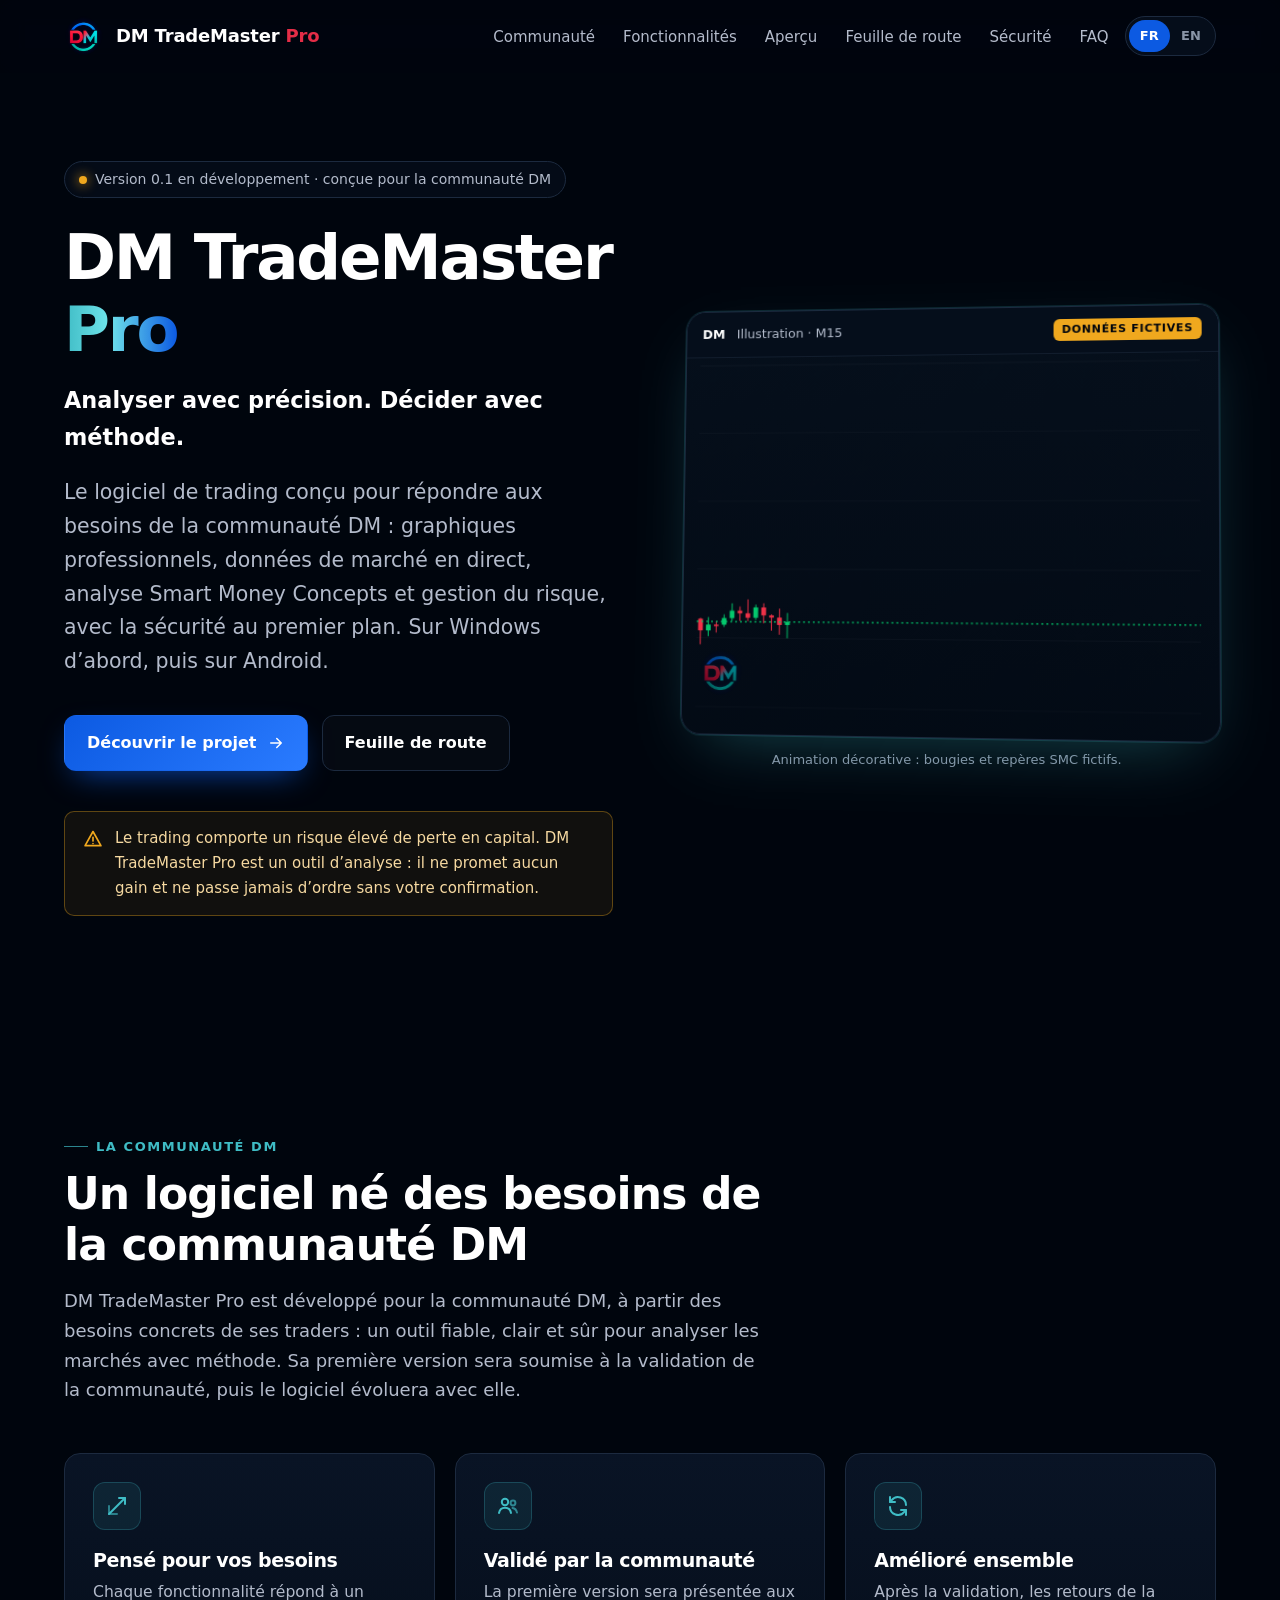
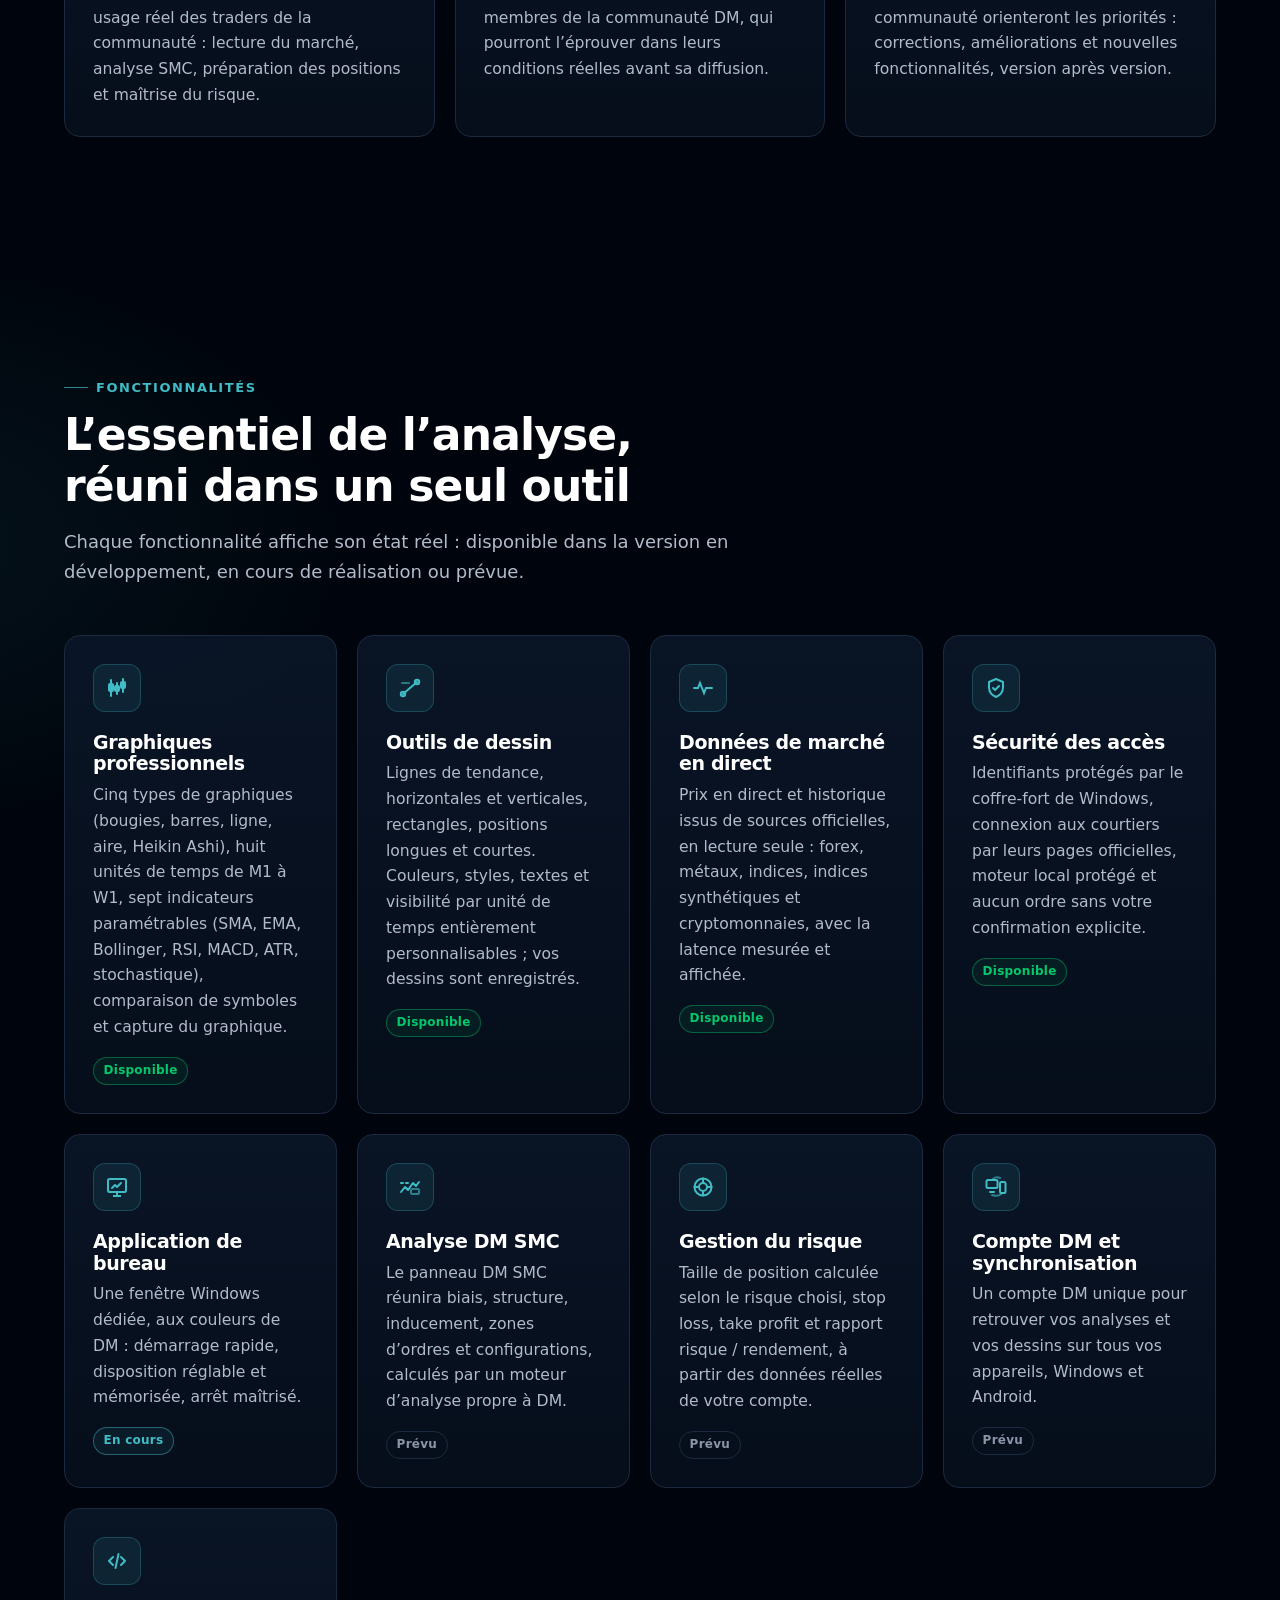
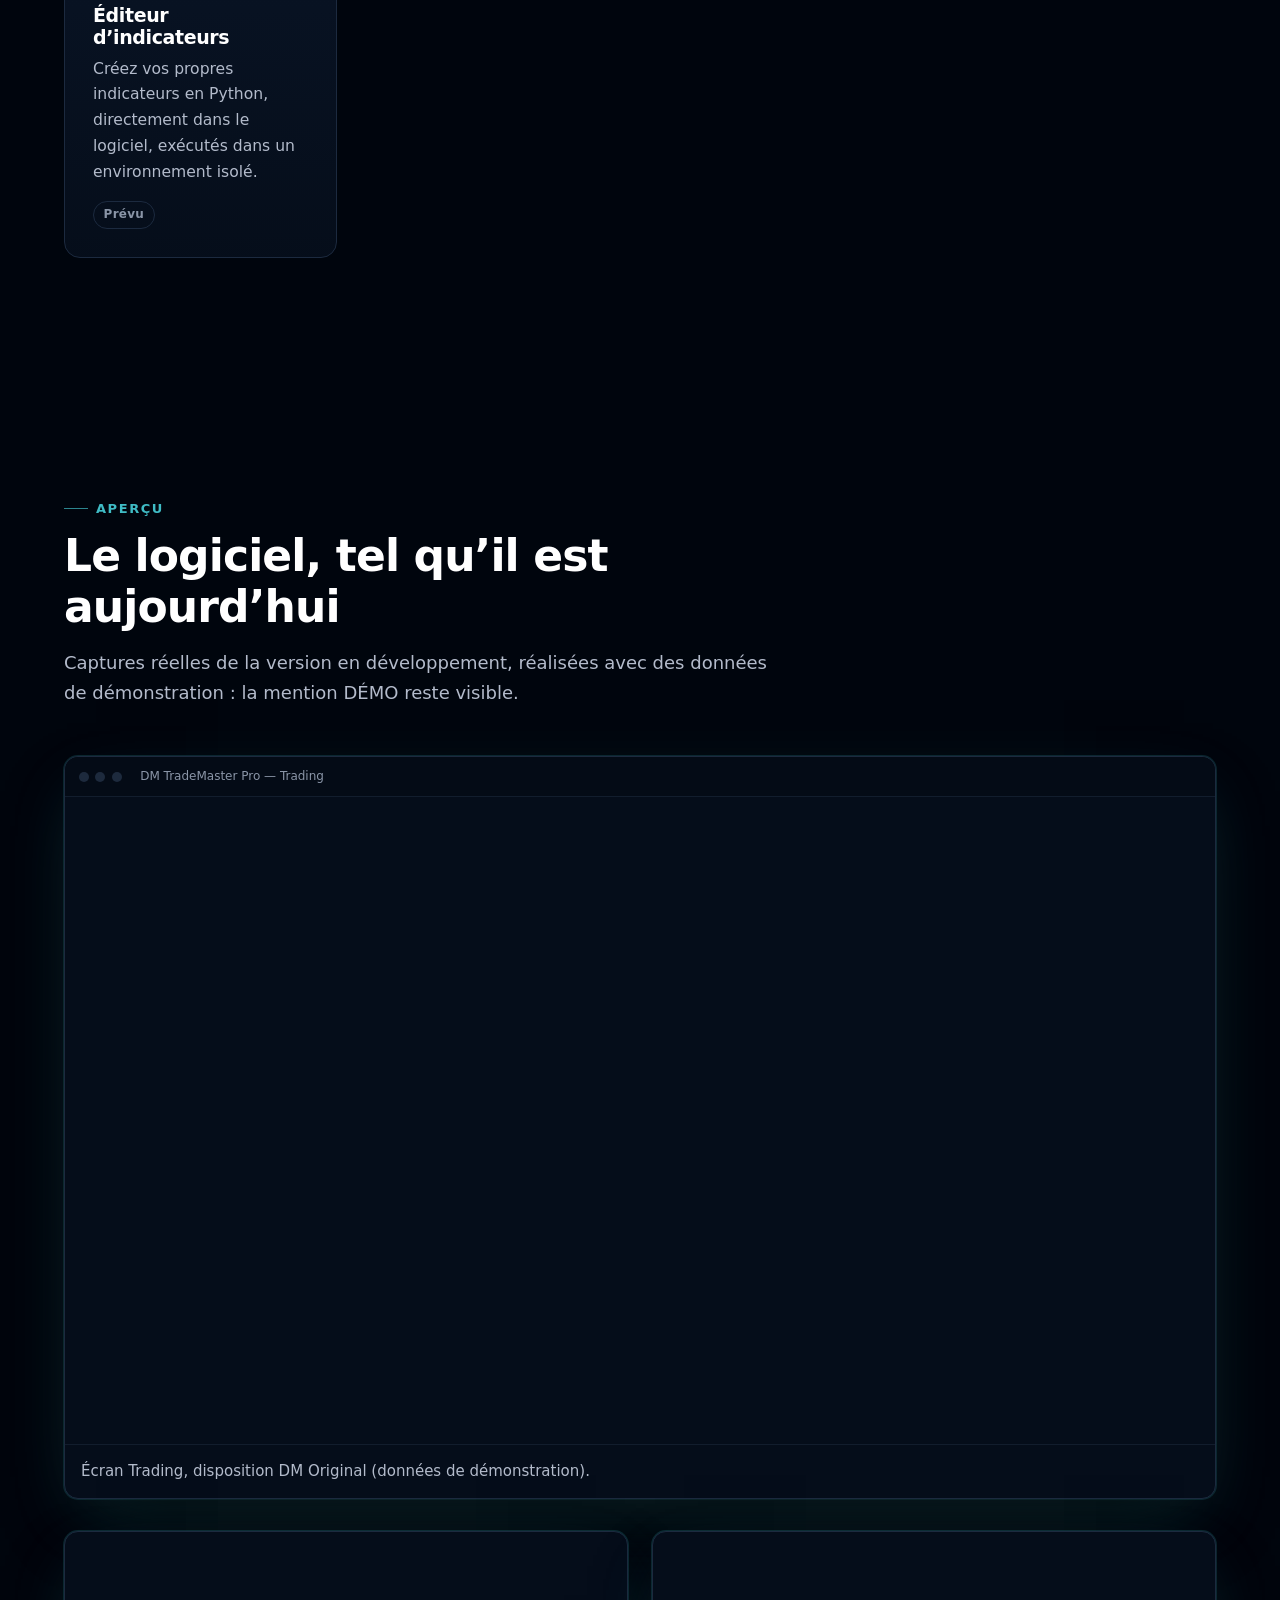
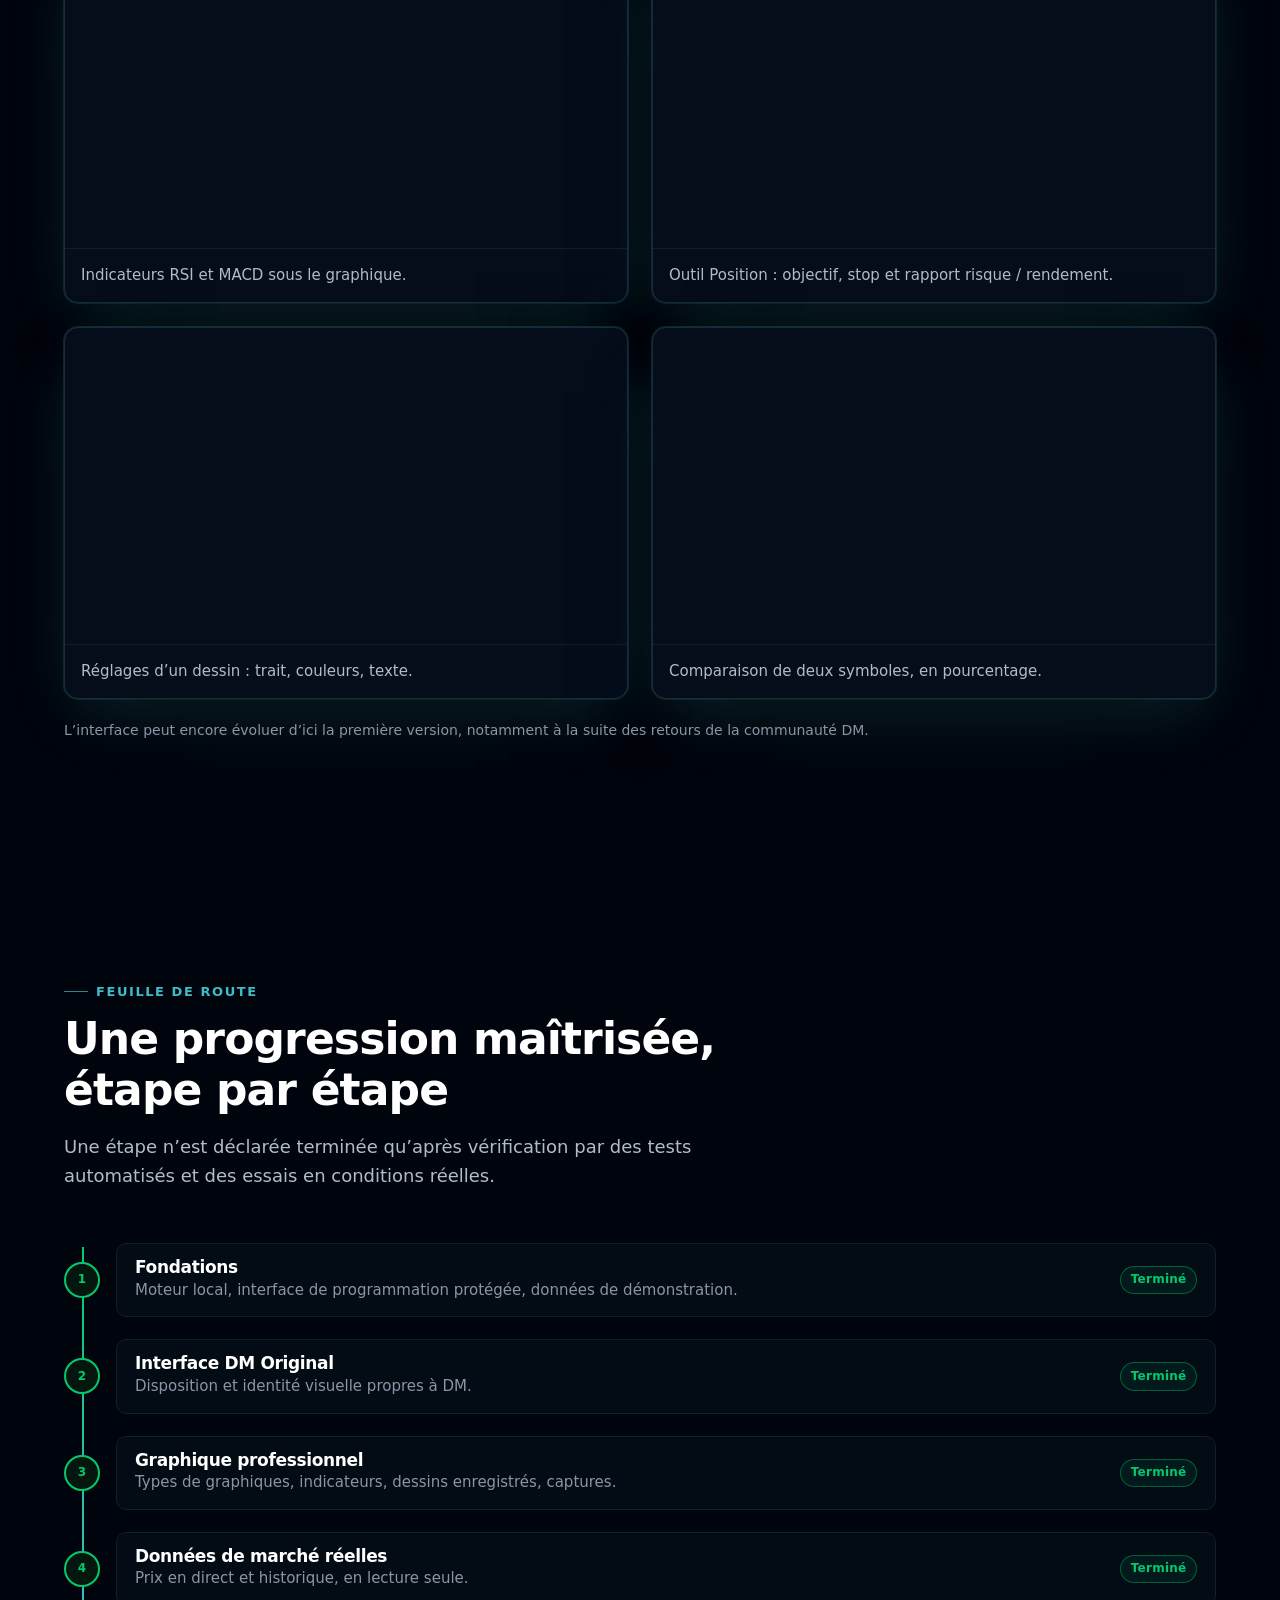
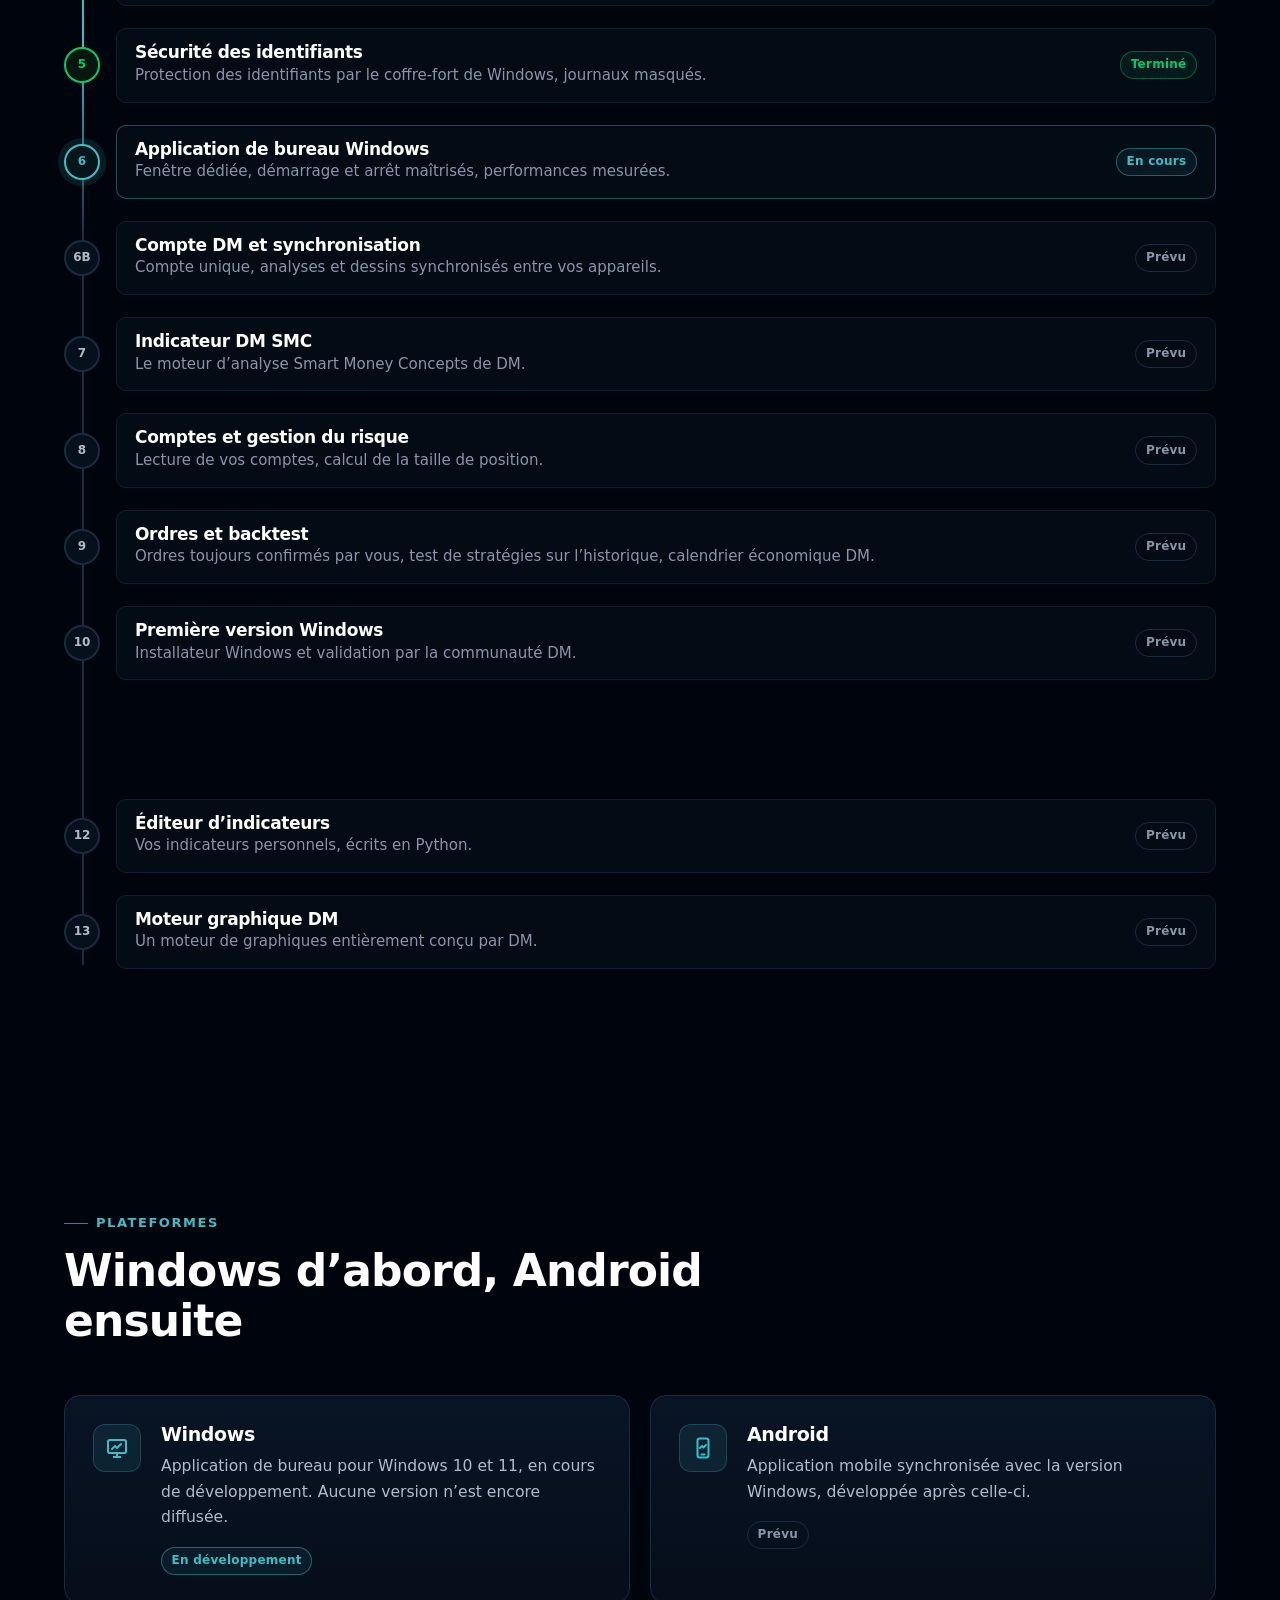
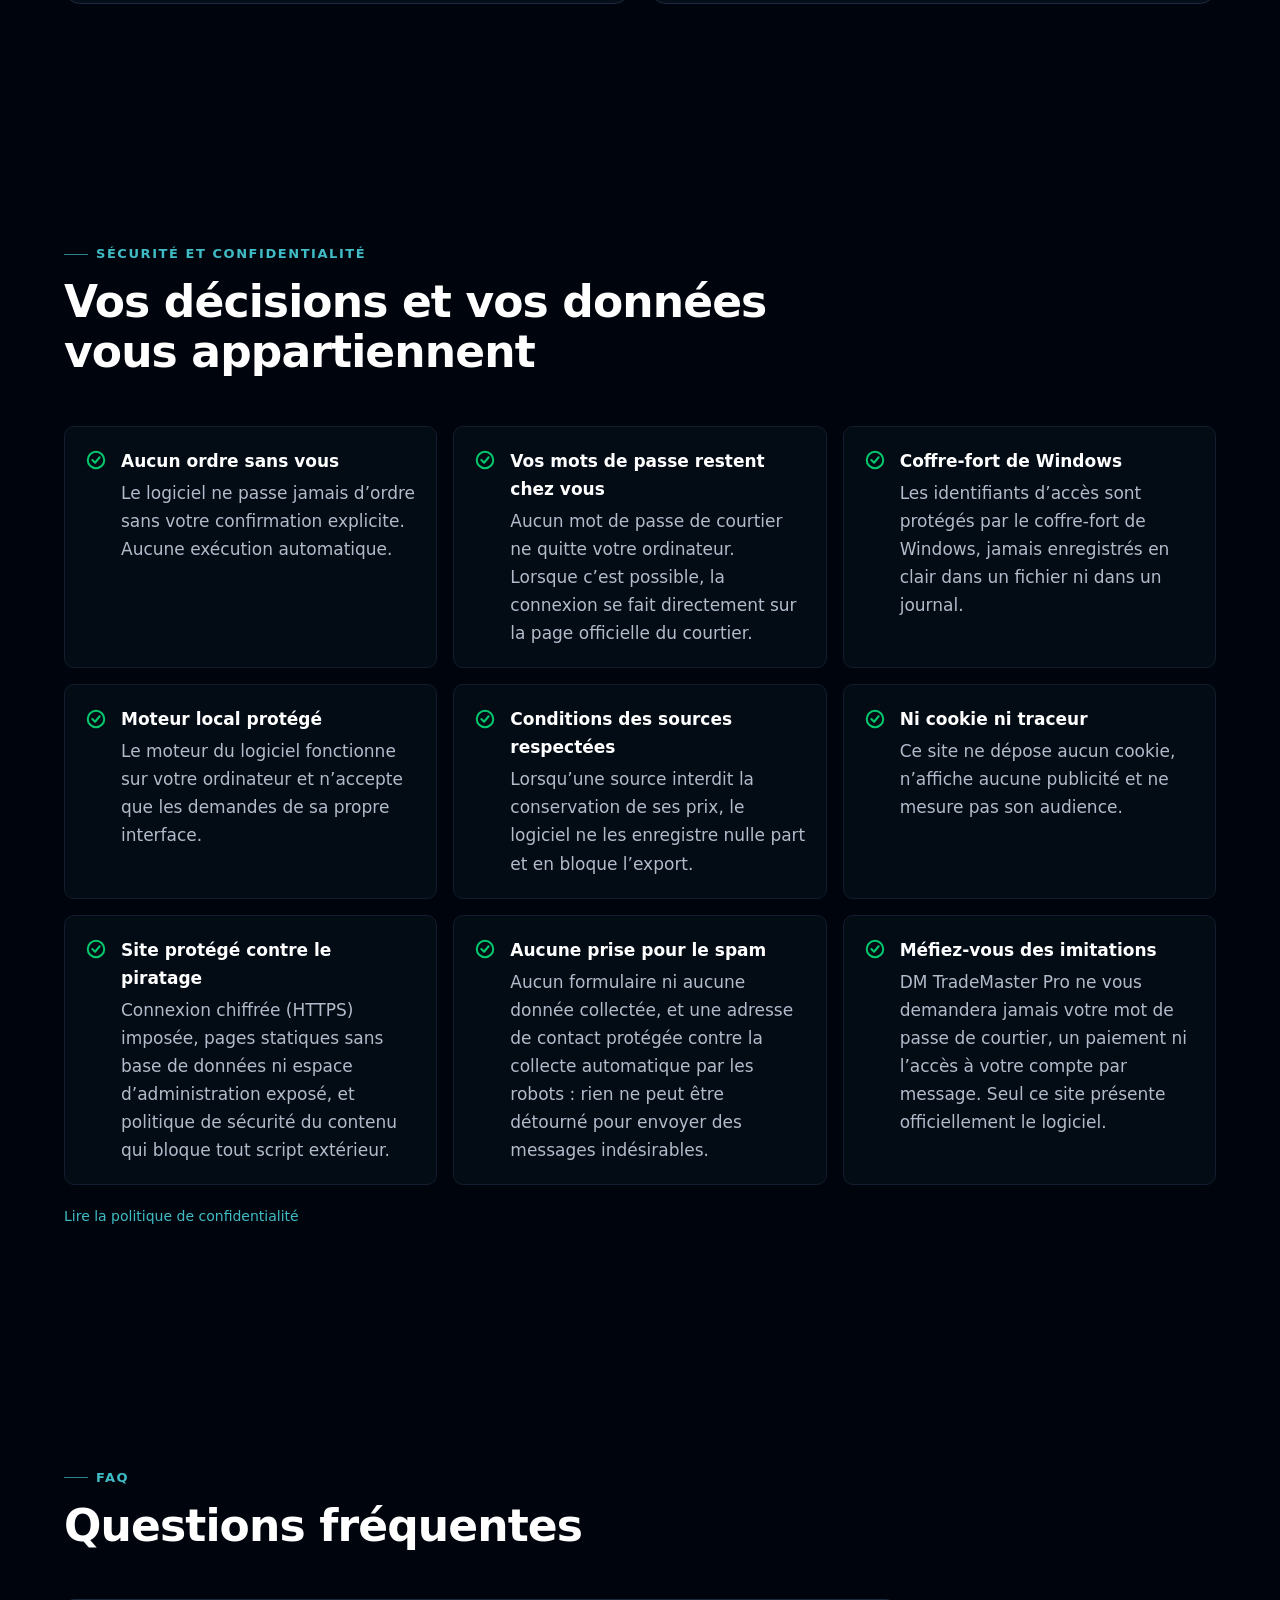
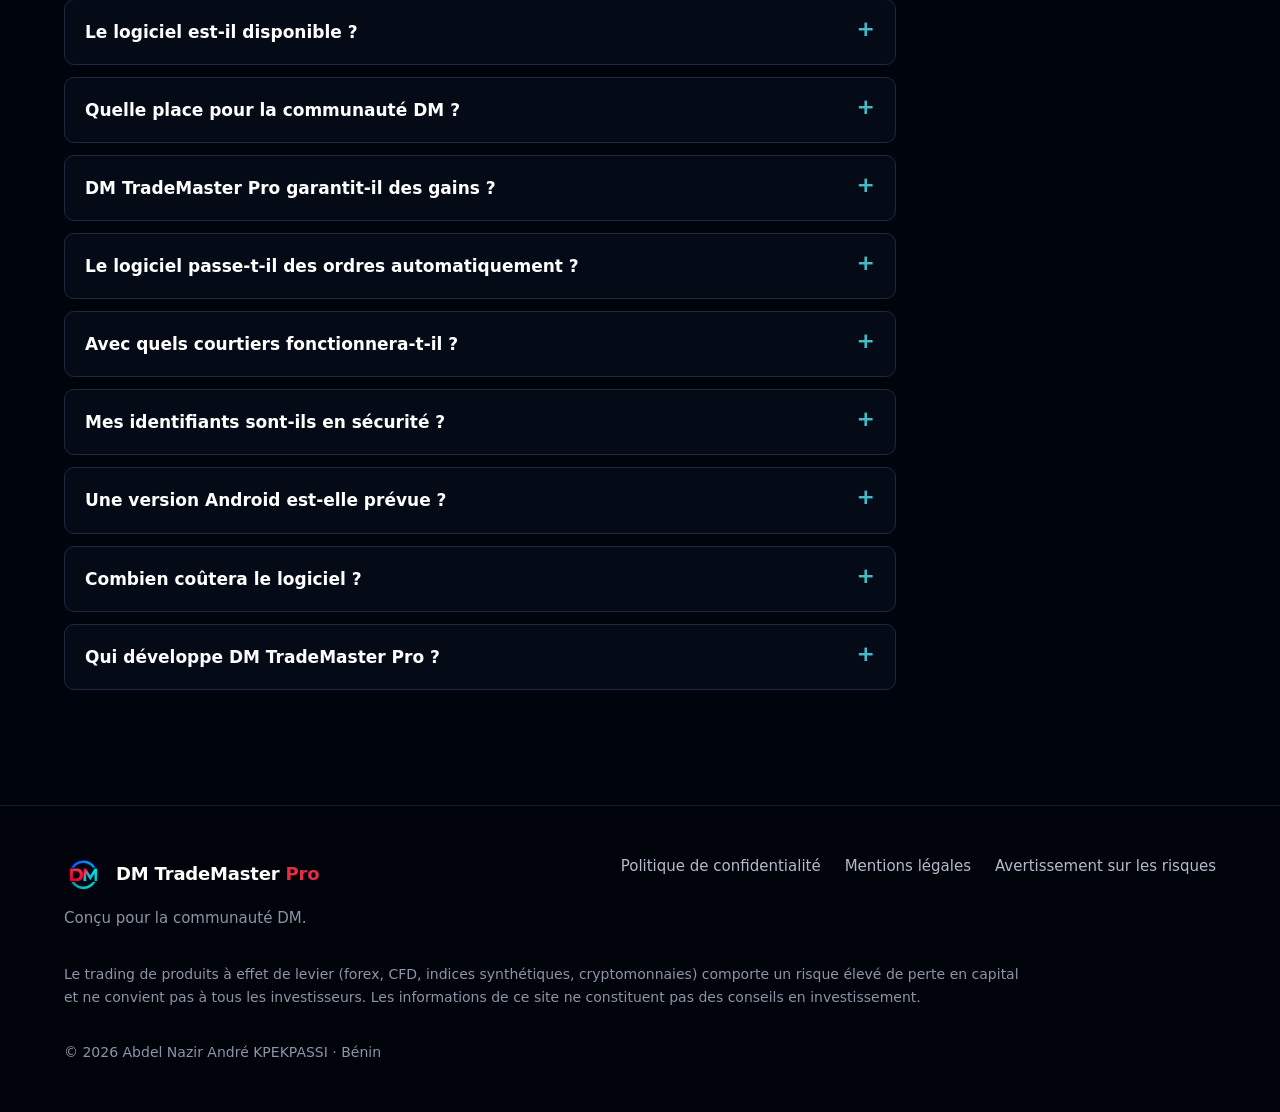
==== commit 21e91c89: "Present the software for the DM community, harden security and rewrite the privacy policy" ====
--- a/index.html
+++ b/index.html
@@ -3,13 +3,17 @@
 <head>
   <meta charset="utf-8">
   <meta name="viewport" content="width=device-width, initial-scale=1">
-  <title>DM TradeMaster Pro — logiciel d’analyse de trading pour Windows</title>
-  <meta name="description" content="DM TradeMaster Pro : logiciel de trading pour Windows en développement, graphiques professionnels, outils de dessin, analyse Smart Money Concepts, gestion du risque. Aucun ordre sans confirmation. Android prévu.">
+  <!-- Sécurité : aucun script, style, image ou police venant d’un autre site ; aucun envoi de
+       formulaire ; aucune connexion sortante (le site ne collecte rien). -->
+  <meta http-equiv="Content-Security-Policy" content="default-src 'self'; script-src 'self'; style-src 'self' 'unsafe-inline'; img-src 'self' data:; font-src 'self'; connect-src 'none'; object-src 'none'; base-uri 'self'; form-action 'none'; upgrade-insecure-requests">
+  <meta name="referrer" content="strict-origin-when-cross-origin">
+  <title>DM TradeMaster Pro — le logiciel de trading de la communauté DM</title>
+  <meta name="description" content="DM TradeMaster Pro, logiciel d’analyse de trading pour Windows conçu pour la communauté DM : graphiques professionnels, outils de dessin, données de marché en direct, analyse Smart Money Concepts et gestion du risque. Aucun ordre sans votre confirmation.">
   <meta name="theme-color" content="#00050d">
   <meta name="color-scheme" content="dark">
   <meta property="og:type" content="website">
-  <meta property="og:title" content="DM TradeMaster Pro">
-  <meta property="og:description" content="Logiciel d’analyse de trading pour Windows, en développement. Graphiques professionnels, outils SMC, sécurité. Android prévu.">
+  <meta property="og:title" content="DM TradeMaster Pro — conçu pour la communauté DM">
+  <meta property="og:description" content="Logiciel d’analyse de trading pour Windows, conçu pour répondre aux besoins de la communauté DM. Graphiques professionnels, analyse SMC, sécurité. Android ensuite.">
   <link rel="canonical" href="https://kpekpassiabdelnazirandre-max.github.io/">
   <meta property="og:url" content="https://kpekpassiabdelnazirandre-max.github.io/">
   <meta property="og:image" content="https://kpekpassiabdelnazirandre-max.github.io/assets/img/og-image.png">
@@ -25,7 +29,7 @@
   <link rel="preload" href="assets/fonts/inter-latin-800-normal.woff2" as="font" type="font/woff2" crossorigin>
   <link rel="stylesheet" href="assets/css/site.css">
   <script type="application/ld+json">
-  {"@context":"https://schema.org","@type":"SoftwareApplication","name":"DM TradeMaster Pro","url":"https://kpekpassiabdelnazirandre-max.github.io/","applicationCategory":"FinanceApplication","operatingSystem":"Windows","softwareVersion":"0.1 (en développement)","author":{"@type":"Person","name":"Abdel Nazir André KPEKPASSI","address":{"@type":"PostalAddress","addressCountry":"BJ"}}}
+  {"@context":"https://schema.org","@type":"SoftwareApplication","name":"DM TradeMaster Pro","url":"https://kpekpassiabdelnazirandre-max.github.io/","applicationCategory":"FinanceApplication","operatingSystem":"Windows","softwareVersion":"0.1","description":"Logiciel d’analyse de trading conçu pour la communauté DM.","author":{"@type":"Person","name":"Abdel Nazir André KPEKPASSI","address":{"@type":"PostalAddress","addressCountry":"BJ"}}}
   </script>
 </head>
 <body data-title-key="title.home">
@@ -48,6 +52,9 @@
       <symbol id="i-alert" viewBox="0 0 24 24" fill="none" stroke="currentColor" stroke-width="2" stroke-linecap="round" stroke-linejoin="round"><path d="M12 3 2.5 20h19z"/><path d="M12 10v4.5M12 17.5h.01"/></symbol>
       <symbol id="i-arrow" viewBox="0 0 24 24" fill="none" stroke="currentColor" stroke-width="2" stroke-linecap="round" stroke-linejoin="round"><path d="M5 12h14M13 6l6 6-6 6"/></symbol>
       <symbol id="i-menu" viewBox="0 0 24 24" fill="none" stroke="currentColor" stroke-width="2" stroke-linecap="round"><path d="M4 7h16M4 12h16M4 17h16"/></symbol>
+      <symbol id="i-people" viewBox="0 0 24 24" fill="none" stroke="currentColor" stroke-width="2" stroke-linecap="round" stroke-linejoin="round"><circle cx="9" cy="8" r="3.2"/><path d="M3 19c.6-3.3 3-5.2 6-5.2s5.4 1.9 6 5.2"/><circle cx="17" cy="9" r="2.4" opacity=".65"/><path d="M16.5 14c2.3.3 3.9 1.9 4.5 4.6" opacity=".65"/></symbol>
+      <symbol id="i-target" viewBox="0 0 24 24" fill="none" stroke="currentColor" stroke-width="2" stroke-linecap="round" stroke-linejoin="round"><path d="M4 20 20 4"/><path d="M14 4h6v6"/><path d="M4 12v8h8" opacity=".6"/></symbol>
+      <symbol id="i-loop" viewBox="0 0 24 24" fill="none" stroke="currentColor" stroke-width="2" stroke-linecap="round" stroke-linejoin="round"><path d="M20 11a8 8 0 0 0-14.3-4.9L4 8"/><path d="M4 3v5h5"/><path d="M4 13a8 8 0 0 0 14.3 4.9L20 16"/><path d="M20 21v-5h-5"/></symbol>
     </defs>
   </svg>
 
@@ -59,8 +66,9 @@
       </a>
       <button class="menu-toggle" type="button" aria-expanded="false" aria-controls="menu" aria-label="Menu" data-i18n-attr="aria-label:nav.menu"><svg width="22" height="22"><use href="#i-menu"/></svg></button>
       <ul class="nav-links" id="menu">
+        <li><a href="#communaute" data-i18n="nav.community">Communauté</a></li>
         <li><a href="#fonctionnalites" data-i18n="nav.features">Fonctionnalités</a></li>
-        <li><a href="#captures" data-i18n="nav.shots">Captures</a></li>
+        <li><a href="#captures" data-i18n="nav.shots">Aperçu</a></li>
         <li><a href="#feuille-de-route" data-i18n="nav.roadmap">Feuille de route</a></li>
         <li><a href="#securite" data-i18n="nav.security">Sécurité</a></li>
         <li><a href="#faq" data-i18n="nav.faq">FAQ</a></li>
@@ -76,15 +84,15 @@
     <section class="hero">
       <div class="container hero-grid">
         <div>
-          <p class="status-chip"><span class="dot" aria-hidden="true"></span><span data-i18n="hero.status">En développement · version 0.1 · pas encore distribué</span></p>
+          <p class="status-chip"><span class="dot" aria-hidden="true"></span><span data-i18n="hero.status">Version 0.1 en développement · conçue pour la communauté DM</span></p>
           <h1><span style="white-space:nowrap">DM TradeMaster</span> <span class="accent">Pro</span></h1>
           <p class="tagline" data-i18n="hero.tagline">Analyser avec précision. Décider avec méthode.</p>
-          <p class="lead" data-i18n="hero.lead">Un logiciel de trading pour Windows, conçu autour de l’analyse Smart Money Concepts  graphiques professionnels, outils de dessin, gestion du risque et sécurité au premier plan. Android suivra.</p>
+          <p class="lead" data-i18n="hero.lead">Le logiciel de trading conçu pour répondre aux besoins de la communauté DM&nbsp;: graphiques professionnels, données de marché en direct, analyse Smart Money Concepts et gestion du risque, avec la sécurité au premier plan. Sur Windows d’abord, puis sur Android.</p>
           <div class="hero-actions">
-            <a class="btn btn-primary" href="#fonctionnalites"><span data-i18n="hero.discover">Découvrir</span><svg><use href="#i-arrow"/></svg></a>
+            <a class="btn btn-primary" href="#communaute"><span data-i18n="hero.discover">Découvrir le projet</span><svg><use href="#i-arrow"/></svg></a>
             <a class="btn btn-ghost" href="#feuille-de-route" data-i18n="hero.roadmap">Feuille de route</a>
           </div>
-          <p class="risk-banner" role="note"><svg><use href="#i-alert"/></svg><span data-i18n="hero.risk">Le trading comporte un risque élevé de perte en capital. DM TradeMaster Pro est un outil d’analyse  il ne promet aucun gain et ne passera jamais d’ordre sans votre confirmation.</span></p>
+          <p class="risk-banner" role="note"><svg><use href="#i-alert"/></svg><span data-i18n="hero.risk">Le trading comporte un risque élevé de perte en capital. DM TradeMaster Pro est un outil d’analyse&nbsp;: il ne promet aucun gain et ne passe jamais d’ordre sans votre confirmation.</span></p>
         </div>
         <div>
           <div class="hero-visual">
@@ -92,7 +100,22 @@
             <canvas id="hero-chart" role="img" aria-label="Illustration animée : bougies fictives et repères Smart Money Concepts (cassure de structure, zone d’ordres, liquidité)" data-i18n-attr="aria-label:hero.canvas"></canvas>
             <img class="watermark" src="assets/img/dm-logo-80.png" width="48" height="48" alt="">
           </div>
-          <p class="hero-caption" data-i18n="hero.caption">Animation décorative dessinée par ce site  bougies et repères SMC fictifs.</p>
+          <p class="hero-caption" data-i18n="hero.caption">Animation décorative&nbsp;: bougies et repères SMC fictifs.</p>
+        </div>
+      </div>
+    </section>
+
+    <section id="communaute">
+      <div class="container">
+        <div class="section-head reveal">
+          <span class="eyebrow" data-i18n="com.eyebrow">La communauté DM</span>
+          <h2 data-i18n="com.title">Un logiciel né des besoins de la communauté DM</h2>
+          <p data-i18n="com.text">DM TradeMaster Pro est développé pour la communauté DM, à partir des besoins concrets de ses traders&nbsp;: un outil fiable, clair et sûr pour analyser les marchés avec méthode. Sa première version sera soumise à la validation de la communauté, puis le logiciel évoluera avec elle.</p>
+        </div>
+        <div class="features three">
+          <article class="card reveal"><div class="icon"><svg><use href="#i-target"/></svg></div><h3 data-i18n="c1.t">Pensé pour vos besoins</h3><p data-i18n="c1.p">Chaque fonctionnalité répond à un usage réel des traders de la communauté&nbsp;: lecture du marché, analyse SMC, préparation des positions et maîtrise du risque.</p></article>
+          <article class="card reveal"><div class="icon"><svg><use href="#i-people"/></svg></div><h3 data-i18n="c2.t">Validé par la communauté</h3><p data-i18n="c2.p">La première version sera présentée aux membres de la communauté DM, qui pourront l’éprouver dans leurs conditions réelles avant sa diffusion.</p></article>
+          <article class="card reveal"><div class="icon"><svg><use href="#i-loop"/></svg></div><h3 data-i18n="c3.t">Amélioré ensemble</h3><p data-i18n="c3.p">Après la validation, les retours de la communauté orienteront les priorités&nbsp;: corrections, améliorations et nouvelles fonctionnalités, version après version.</p></article>
         </div>
       </div>
     </section>
@@ -101,18 +124,19 @@
       <div class="container">
         <div class="section-head reveal">
           <span class="eyebrow" data-i18n="feat.eyebrow">Fonctionnalités</span>
-          <h2 data-i18n="feat.title">Tout ce qu’il faut pour analyser, au même endroit</h2>
-          <p data-i18n="feat.text">Chaque fonctionnalité indique son état réel  ce qui existe déjà dans le logiciel, ce qui est en cours et ce qui est prévu.</p>
+          <h2 data-i18n="feat.title">L’essentiel de l’analyse, réuni dans un seul outil</h2>
+          <p data-i18n="feat.text">Chaque fonctionnalité affiche son état réel&nbsp;: disponible dans la version en développement, en cours de réalisation ou prévue.</p>
         </div>
         <div class="features">
-          <article class="card reveal"><div class="icon"><svg><use href="#i-chart"/></svg></div><h3 data-i18n="f1.t">Graphiques professionnels</h3><p data-i18n="f1.p">5 types (bougies, barres, ligne, aire, Heikin Ashi), 8 unités de temps de M1 à W1, 7 indicateurs réglables (SMA, EMA, Bollinger, RSI, MACD, ATR, stochastique), comparaison de symboles et capture du graphique.</p><span class="badge done" data-i18n="b.p3">Fait · phase 3</span></article>
-          <article class="card reveal"><div class="icon"><svg><use href="#i-draw"/></svg></div><h3 data-i18n="f2.t">Outils de dessin</h3><p data-i18n="f2.p">Ligne de tendance, lignes horizontale et verticale, rectangle, position longue ou courte. Couleurs libres, styles, textes, unités affichées au choix  vos dessins sont enregistrés.</p><span class="badge done" data-i18n="b.p3">Fait · phase 3</span></article>
-          <article class="card reveal"><div class="icon"><svg><use href="#i-live"/></svg></div><h3 data-i18n="f3.t">Données de marché en direct</h3><p data-i18n="f3.p">Prix en direct et historique depuis des sources officielles, en lecture seule  forex, métaux, indices, indices synthétiques et cryptomonnaies, avec la latence mesurée.</p><span class="badge progress" data-i18n="b.p4">En cours · phase 4</span></article>
-          <article class="card reveal"><div class="icon"><svg><use href="#i-smc"/></svg></div><h3 data-i18n="f4.t">Analyse DM SMC</h3><p data-i18n="f4.p">Le panneau DM SMC réunira biais, structure, inducement, zones d’ordres et configurations, calculés par un moteur propre à DM.</p><span class="badge planned" data-i18n="b.p7">Prévu · phase 7</span></article>
-          <article class="card reveal"><div class="icon"><svg><use href="#i-risk"/></svg></div><h3 data-i18n="f5.t">Gestion du risque</h3><p data-i18n="f5.p">Taille de position calculée selon le risque choisi, stop loss, take profit et rapport risque / rendement, à partir des données réelles du compte.</p><span class="badge planned" data-i18n="b.p8">Prévu · phase 8</span></article>
-          <article class="card reveal"><div class="icon"><svg><use href="#i-sync"/></svg></div><h3 data-i18n="f6.t">Synchronisation PC ↔ Android</h3><p data-i18n="f6.p">Vos analyses et vos dessins vous suivent entre Windows et Android.</p><span class="badge planned" data-i18n="b.p6b">Prévu · phases 6B et 11</span></article>
-          <article class="card reveal"><div class="icon"><svg><use href="#i-code"/></svg></div><h3 data-i18n="f7.t">Éditeur d’indicateurs Python</h3><p data-i18n="f7.p">Écrivez vos propres indicateurs en Python, directement dans le logiciel.</p><span class="badge planned" data-i18n="b.p12">Prévu · phase 12</span></article>
-          <article class="card reveal"><div class="icon"><svg><use href="#i-shield"/></svg></div><h3 data-i18n="f8.t">Sécurité</h3><p data-i18n="f8.p">Identifiants rangés dans le coffre Windows, connexion aux courtiers par leurs pages officielles, serveur local protégé, et aucun ordre sans votre confirmation explicite.</p><span class="badge progress" data-i18n="b.p45">En cours · phases 4 et 5</span></article>
+          <article class="card reveal"><div class="icon"><svg><use href="#i-chart"/></svg></div><h3 data-i18n="f1.t">Graphiques professionnels</h3><p data-i18n="f1.p">Cinq types de graphiques (bougies, barres, ligne, aire, Heikin Ashi), huit unités de temps de M1 à W1, sept indicateurs paramétrables (SMA, EMA, Bollinger, RSI, MACD, ATR, stochastique), comparaison de symboles et capture du graphique.</p><span class="badge done" data-i18n="b.done">Disponible</span></article>
+          <article class="card reveal"><div class="icon"><svg><use href="#i-draw"/></svg></div><h3 data-i18n="f2.t">Outils de dessin</h3><p data-i18n="f2.p">Lignes de tendance, horizontales et verticales, rectangles, positions longues et courtes. Couleurs, styles, textes et visibilité par unité de temps entièrement personnalisables&nbsp;; vos dessins sont enregistrés.</p><span class="badge done" data-i18n="b.done">Disponible</span></article>
+          <article class="card reveal"><div class="icon"><svg><use href="#i-live"/></svg></div><h3 data-i18n="f3.t">Données de marché en direct</h3><p data-i18n="f3.p">Prix en direct et historique issus de sources officielles, en lecture seule&nbsp;: forex, métaux, indices, indices synthétiques et cryptomonnaies, avec la latence mesurée et affichée.</p><span class="badge done" data-i18n="b.done">Disponible</span></article>
+          <article class="card reveal"><div class="icon"><svg><use href="#i-shield"/></svg></div><h3 data-i18n="f8.t">Sécurité des accès</h3><p data-i18n="f8.p">Identifiants protégés par le coffre-fort de Windows, connexion aux courtiers par leurs pages officielles, moteur local protégé et aucun ordre sans votre confirmation explicite.</p><span class="badge done" data-i18n="b.done">Disponible</span></article>
+          <article class="card reveal"><div class="icon"><svg><use href="#i-windows"/></svg></div><h3 data-i18n="f9.t">Application de bureau</h3><p data-i18n="f9.p">Une fenêtre Windows dédiée, aux couleurs de DM&nbsp;: démarrage rapide, disposition réglable et mémorisée, arrêt maîtrisé.</p><span class="badge progress" data-i18n="b.progress">En cours</span></article>
+          <article class="card reveal"><div class="icon"><svg><use href="#i-smc"/></svg></div><h3 data-i18n="f4.t">Analyse DM SMC</h3><p data-i18n="f4.p">Le panneau DM SMC réunira biais, structure, inducement, zones d’ordres et configurations, calculés par un moteur d’analyse propre à DM.</p><span class="badge planned" data-i18n="b.planned">Prévu</span></article>
+          <article class="card reveal"><div class="icon"><svg><use href="#i-risk"/></svg></div><h3 data-i18n="f5.t">Gestion du risque</h3><p data-i18n="f5.p">Taille de position calculée selon le risque choisi, stop loss, take profit et rapport risque / rendement, à partir des données réelles de votre compte.</p><span class="badge planned" data-i18n="b.planned">Prévu</span></article>
+          <article class="card reveal"><div class="icon"><svg><use href="#i-sync"/></svg></div><h3 data-i18n="f6.t">Compte DM et synchronisation</h3><p data-i18n="f6.p">Un compte DM unique pour retrouver vos analyses et vos dessins sur tous vos appareils, Windows et Android.</p><span class="badge planned" data-i18n="b.planned">Prévu</span></article>
+          <article class="card reveal"><div class="icon"><svg><use href="#i-code"/></svg></div><h3 data-i18n="f7.t">Éditeur d’indicateurs</h3><p data-i18n="f7.p">Créez vos propres indicateurs en Python, directement dans le logiciel, exécutés dans un environnement isolé.</p><span class="badge planned" data-i18n="b.planned">Prévu</span></article>
         </div>
       </div>
     </section>
@@ -120,9 +144,9 @@
     <section id="captures">
       <div class="container">
         <div class="section-head reveal">
-          <span class="eyebrow" data-i18n="shots.eyebrow">Captures</span>
-          <h2 data-i18n="shots.title">Le vrai logiciel, tel qu’il est aujourd’hui</h2>
-          <p data-i18n="shots.text">Captures réelles de la version en développement, prises avec les données de démonstration  la mention DÉMO y reste visible.</p>
+          <span class="eyebrow" data-i18n="shots.eyebrow">Aperçu</span>
+          <h2 data-i18n="shots.title">Le logiciel, tel qu’il est aujourd’hui</h2>
+          <p data-i18n="shots.text">Captures réelles de la version en développement, réalisées avec des données de démonstration&nbsp;: la mention DÉMO reste visible.</p>
         </div>
         <div class="gallery">
           <figure class="window shot-main reveal">
@@ -135,12 +159,12 @@
           </figure>
           <div class="shots">
             <figure class="window shot reveal"><a href="assets/img/indicateurs-1600.webp" target="_blank" rel="noopener"><picture><source media="(max-width: 700px)" srcset="assets/img/indicateurs-800.webp"><img src="assets/img/indicateurs-1600.webp" width="1600" height="900" loading="lazy" decoding="async" alt="Graphique avec les indicateurs RSI et MACD" data-i18n-attr="alt:shot2.alt"></picture></a><figcaption data-i18n="shot2.cap">Indicateurs RSI et MACD sous le graphique.</figcaption></figure>
-            <figure class="window shot reveal"><a href="assets/img/position-1600.webp" target="_blank" rel="noopener"><picture><source media="(max-width: 700px)" srcset="assets/img/position-800.webp"><img src="assets/img/position-1600.webp" width="1600" height="900" loading="lazy" decoding="async" alt="Outil Position longue sur le graphique" data-i18n-attr="alt:shot3.alt"></picture></a><figcaption data-i18n="shot3.cap">Outil Position  objectif, stop et rapport risque / rendement.</figcaption></figure>
-            <figure class="window shot reveal"><a href="assets/img/reglages-dessin-1600.webp" target="_blank" rel="noopener"><picture><source media="(max-width: 700px)" srcset="assets/img/reglages-dessin-800.webp"><img src="assets/img/reglages-dessin-1600.webp" width="1600" height="900" loading="lazy" decoding="async" alt="Fenêtre de réglages d’un dessin" data-i18n-attr="alt:shot5.alt"></picture></a><figcaption data-i18n="shot5.cap">Réglages d’un dessin  trait, couleurs, texte.</figcaption></figure>
+            <figure class="window shot reveal"><a href="assets/img/position-1600.webp" target="_blank" rel="noopener"><picture><source media="(max-width: 700px)" srcset="assets/img/position-800.webp"><img src="assets/img/position-1600.webp" width="1600" height="900" loading="lazy" decoding="async" alt="Outil Position longue sur le graphique" data-i18n-attr="alt:shot3.alt"></picture></a><figcaption data-i18n="shot3.cap">Outil Position&nbsp;: objectif, stop et rapport risque / rendement.</figcaption></figure>
+            <figure class="window shot reveal"><a href="assets/img/reglages-dessin-1600.webp" target="_blank" rel="noopener"><picture><source media="(max-width: 700px)" srcset="assets/img/reglages-dessin-800.webp"><img src="assets/img/reglages-dessin-1600.webp" width="1600" height="900" loading="lazy" decoding="async" alt="Fenêtre de réglages d’un dessin" data-i18n-attr="alt:shot5.alt"></picture></a><figcaption data-i18n="shot5.cap">Réglages d’un dessin&nbsp;: trait, couleurs, texte.</figcaption></figure>
             <figure class="window shot reveal"><a href="assets/img/comparaison-1600.webp" target="_blank" rel="noopener"><picture><source media="(max-width: 700px)" srcset="assets/img/comparaison-800.webp"><img src="assets/img/comparaison-1600.webp" width="1600" height="900" loading="lazy" decoding="async" alt="Comparaison de deux symboles en pourcentage" data-i18n-attr="alt:shot6.alt"></picture></a><figcaption data-i18n="shot6.cap">Comparaison de deux symboles, en pourcentage.</figcaption></figure>
           </div>
         </div>
-        <p class="note" data-i18n="shots.note">L’interface peut encore évoluer d’ici la première version distribuée.</p>
+        <p class="note" data-i18n="shots.note">L’interface peut encore évoluer d’ici la première version, notamment à la suite des retours de la communauté DM.</p>
       </div>
     </section>
 
@@ -148,21 +172,21 @@
       <div class="container">
         <div class="section-head reveal">
           <span class="eyebrow" data-i18n="road.eyebrow">Feuille de route</span>
-          <h2 data-i18n="road.title">Treize phases, une à une</h2>
-          <p data-i18n="road.text">Chaque phase est terminée seulement quand elle est prouvée par des tests et des captures réelles.</p>
+          <h2 data-i18n="road.title">Une progression maîtrisée, étape par étape</h2>
+          <p data-i18n="road.text">Une étape n’est déclarée terminée qu’après vérification par des tests automatisés et des essais en conditions réelles.</p>
         </div>
         <ol class="timeline">
-          <li class="done reveal"><span class="node">1</span><div class="row"><div><h3 data-i18n="r1.t">Fondations</h3><p data-i18n="r1.p">Serveur local, API protégée, données de démonstration.</p></div><span class="badge done" data-i18n="s.done">Terminé</span></div></li>
-          <li class="done reveal"><span class="node">2</span><div class="row"><div><h3 data-i18n="r2.t">Interface DM Original</h3><p data-i18n="r2.p">Disposition et identité visuelle de la maquette.</p></div><span class="badge done" data-i18n="s.done">Terminé</span></div></li>
+          <li class="done reveal"><span class="node">1</span><div class="row"><div><h3 data-i18n="r1.t">Fondations</h3><p data-i18n="r1.p">Moteur local, interface de programmation protégée, données de démonstration.</p></div><span class="badge done" data-i18n="s.done">Terminé</span></div></li>
+          <li class="done reveal"><span class="node">2</span><div class="row"><div><h3 data-i18n="r2.t">Interface DM Original</h3><p data-i18n="r2.p">Disposition et identité visuelle propres à DM.</p></div><span class="badge done" data-i18n="s.done">Terminé</span></div></li>
           <li class="done reveal"><span class="node">3</span><div class="row"><div><h3 data-i18n="r3.t">Graphique professionnel</h3><p data-i18n="r3.p">Types de graphiques, indicateurs, dessins enregistrés, captures.</p></div><span class="badge done" data-i18n="s.done">Terminé</span></div></li>
-          <li class="progress reveal"><span class="node">4</span><div class="row"><div><h3 data-i18n="r4.t">Données de marché réelles</h3><p data-i18n="r4.p">Prix en direct et historique, lecture seule, aucun ordre.</p></div><span class="badge progress" data-i18n="s.progress">En cours</span></div></li>
-          <li class="reveal"><span class="node">5</span><div class="row"><div><h3 data-i18n="r5.t">Sécurité des identifiants</h3><p data-i18n="r5.p">Coffre Windows pour tous les identifiants.</p></div><span class="badge planned" data-i18n="s.planned">Prévu</span></div></li>
-          <li class="reveal"><span class="node">6</span><div class="row"><div><h3 data-i18n="r6.t">Application de bureau Windows</h3><p data-i18n="r6.p">Le logiciel dans sa propre fenêtre.</p></div><span class="badge planned" data-i18n="s.planned">Prévu</span></div></li>
-          <li class="reveal"><span class="node">6B</span><div class="row"><div><h3 data-i18n="r6b.t">Synchronisation</h3><p data-i18n="r6b.p">Analyses et dessins synchronisés entre vos appareils.</p></div><span class="badge planned" data-i18n="s.planned">Prévu</span></div></li>
+          <li class="done reveal"><span class="node">4</span><div class="row"><div><h3 data-i18n="r4.t">Données de marché réelles</h3><p data-i18n="r4.p">Prix en direct et historique, en lecture seule.</p></div><span class="badge done" data-i18n="s.done">Terminé</span></div></li>
+          <li class="done reveal"><span class="node">5</span><div class="row"><div><h3 data-i18n="r5.t">Sécurité des identifiants</h3><p data-i18n="r5.p">Protection des identifiants par le coffre-fort de Windows, journaux masqués.</p></div><span class="badge done" data-i18n="s.done">Terminé</span></div></li>
+          <li class="progress reveal"><span class="node">6</span><div class="row"><div><h3 data-i18n="r6.t">Application de bureau Windows</h3><p data-i18n="r6.p">Fenêtre dédiée, démarrage et arrêt maîtrisés, performances mesurées.</p></div><span class="badge progress" data-i18n="s.progress">En cours</span></div></li>
+          <li class="reveal"><span class="node">6B</span><div class="row"><div><h3 data-i18n="r6b.t">Compte DM et synchronisation</h3><p data-i18n="r6b.p">Compte unique, analyses et dessins synchronisés entre vos appareils.</p></div><span class="badge planned" data-i18n="s.planned">Prévu</span></div></li>
           <li class="reveal"><span class="node">7</span><div class="row"><div><h3 data-i18n="r7.t">Indicateur DM SMC</h3><p data-i18n="r7.p">Le moteur d’analyse Smart Money Concepts de DM.</p></div><span class="badge planned" data-i18n="s.planned">Prévu</span></div></li>
           <li class="reveal"><span class="node">8</span><div class="row"><div><h3 data-i18n="r8.t">Comptes et gestion du risque</h3><p data-i18n="r8.p">Lecture de vos comptes, calcul de la taille de position.</p></div><span class="badge planned" data-i18n="s.planned">Prévu</span></div></li>
-          <li class="reveal"><span class="node">9</span><div class="row"><div><h3 data-i18n="r9.t">Ordres et backtest</h3><p data-i18n="r9.p">Ordres toujours confirmés par vous, test de stratégies sur l’historique.</p></div><span class="badge planned" data-i18n="s.planned">Prévu</span></div></li>
-          <li class="reveal"><span class="node">10</span><div class="row"><div><h3 data-i18n="r10.t">Distribution Windows</h3><p data-i18n="r10.p">Installateur pour Windows.</p></div><span class="badge planned" data-i18n="s.planned">Prévu</span></div></li>
+          <li class="reveal"><span class="node">9</span><div class="row"><div><h3 data-i18n="r9.t">Ordres et backtest</h3><p data-i18n="r9.p">Ordres toujours confirmés par vous, test de stratégies sur l’historique, calendrier économique DM.</p></div><span class="badge planned" data-i18n="s.planned">Prévu</span></div></li>
+          <li class="reveal"><span class="node">10</span><div class="row"><div><h3 data-i18n="r10.t">Première version Windows</h3><p data-i18n="r10.p">Installateur Windows et validation par la communauté DM.</p></div><span class="badge planned" data-i18n="s.planned">Prévu</span></div></li>
           <li class="reveal"><span class="node">11</span><div class="row"><div><h3 data-i18n="r11.t">Application Android</h3><p data-i18n="r11.p">Synchronisée avec la version Windows.</p></div><span class="badge planned" data-i18n="s.planned">Prévu</span></div></li>
           <li class="reveal"><span class="node">12</span><div class="row"><div><h3 data-i18n="r12.t">Éditeur d’indicateurs</h3><p data-i18n="r12.p">Vos indicateurs personnels, écrits en Python.</p></div><span class="badge planned" data-i18n="s.planned">Prévu</span></div></li>
           <li class="reveal"><span class="node">13</span><div class="row"><div><h3 data-i18n="r13.t">Moteur graphique DM</h3><p data-i18n="r13.p">Un moteur de graphiques entièrement conçu par DM.</p></div><span class="badge planned" data-i18n="s.planned">Prévu</span></div></li>
@@ -177,8 +201,8 @@
           <h2 data-i18n="plat.title">Windows d’abord, Android ensuite</h2>
         </div>
         <div class="two">
-          <article class="card platform reveal"><div class="icon"><svg><use href="#i-windows"/></svg></div><div><h3>Windows</h3><p data-i18n="plat.win">Application de bureau pour Windows 10 et 11. En développement  aucune version n’est encore distribuée.</p><span class="badge progress" data-i18n="plat.winb">En développement</span></div></article>
-          <article class="card platform reveal"><div class="icon"><svg><use href="#i-phone"/></svg></div><div><h3>Android</h3><p data-i18n="plat.and">Application mobile synchronisée avec la version Windows, après celle-ci.</p><span class="badge planned" data-i18n="plat.andb">Bientôt</span></div></article>
+          <article class="card platform reveal"><div class="icon"><svg><use href="#i-windows"/></svg></div><div><h3>Windows</h3><p data-i18n="plat.win">Application de bureau pour Windows 10 et 11, en cours de développement. Aucune version n’est encore diffusée.</p><span class="badge progress" data-i18n="plat.winb">En développement</span></div></article>
+          <article class="card platform reveal"><div class="icon"><svg><use href="#i-phone"/></svg></div><div><h3>Android</h3><p data-i18n="plat.and">Application mobile synchronisée avec la version Windows, développée après celle-ci.</p><span class="badge planned" data-i18n="plat.andb">Prévu</span></div></article>
         </div>
       </div>
     </section>
@@ -187,16 +211,20 @@
       <div class="container">
         <div class="section-head reveal">
           <span class="eyebrow" data-i18n="sec.eyebrow">Sécurité et confidentialité</span>
-          <h2 data-i18n="sec.title">Vos décisions et vos données restent à vous</h2>
+          <h2 data-i18n="sec.title">Vos décisions et vos données vous appartiennent</h2>
         </div>
         <ul class="principles">
-          <li class="reveal"><svg><use href="#i-check"/></svg><div><strong data-i18n="p1.t">Aucun ordre sans vous</strong><span data-i18n="p1.p">Le logiciel ne passera jamais un ordre sans votre confirmation explicite. Aucun trading automatique.</span></div></li>
-          <li class="reveal"><svg><use href="#i-check"/></svg><div><strong data-i18n="p2.t">Jamais votre mot de passe</strong><span data-i18n="p2.p">La connexion à un courtier se fait sur sa page officielle. DM TradeMaster Pro ne demande ni ne stocke votre mot de passe.</span></div></li>
-          <li class="reveal"><svg><use href="#i-check"/></svg><div><strong data-i18n="p3.t">Coffre Windows</strong><span data-i18n="p3.p">Les identifiants d’accès sont rangés dans le coffre de Windows, jamais en clair dans un fichier ni dans un journal.</span></div></li>
-          <li class="reveal"><svg><use href="#i-check"/></svg><div><strong data-i18n="p4.t">Serveur local protégé</strong><span data-i18n="p4.p">Le moteur du logiciel tourne sur votre ordinateur et n’accepte que les demandes de son interface.</span></div></li>
-          <li class="reveal"><svg><use href="#i-check"/></svg><div><strong data-i18n="p5.t">Conditions des sources respectées</strong><span data-i18n="p5.p">Quand une source interdit de conserver ses prix, le logiciel ne les enregistre nulle part et bloque leur export.</span></div></li>
-          <li class="reveal"><svg><use href="#i-check"/></svg><div><strong data-i18n="p6.t">Ni cookie ni traceur</strong><span data-i18n="p6.p">Ce site ne dépose aucun cookie, n’affiche aucune publicité et ne mesure pas l’audience.</span></div></li>
+          <li class="reveal"><svg><use href="#i-check"/></svg><div><strong data-i18n="p1.t">Aucun ordre sans vous</strong><span data-i18n="p1.p">Le logiciel ne passe jamais d’ordre sans votre confirmation explicite. Aucune exécution automatique.</span></div></li>
+          <li class="reveal"><svg><use href="#i-check"/></svg><div><strong data-i18n="p2.t">Vos mots de passe restent chez vous</strong><span data-i18n="p2.p">Aucun mot de passe de courtier ne quitte votre ordinateur. Lorsque c’est possible, la connexion se fait directement sur la page officielle du courtier.</span></div></li>
+          <li class="reveal"><svg><use href="#i-check"/></svg><div><strong data-i18n="p3.t">Coffre-fort de Windows</strong><span data-i18n="p3.p">Les identifiants d’accès sont protégés par le coffre-fort de Windows, jamais enregistrés en clair dans un fichier ni dans un journal.</span></div></li>
+          <li class="reveal"><svg><use href="#i-check"/></svg><div><strong data-i18n="p4.t">Moteur local protégé</strong><span data-i18n="p4.p">Le moteur du logiciel fonctionne sur votre ordinateur et n’accepte que les demandes de sa propre interface.</span></div></li>
+          <li class="reveal"><svg><use href="#i-check"/></svg><div><strong data-i18n="p5.t">Conditions des sources respectées</strong><span data-i18n="p5.p">Lorsqu’une source interdit la conservation de ses prix, le logiciel ne les enregistre nulle part et en bloque l’export.</span></div></li>
+          <li class="reveal"><svg><use href="#i-check"/></svg><div><strong data-i18n="p6.t">Ni cookie ni traceur</strong><span data-i18n="p6.p">Ce site ne dépose aucun cookie, n’affiche aucune publicité et ne mesure pas son audience.</span></div></li>
+          <li class="reveal"><svg><use href="#i-check"/></svg><div><strong data-i18n="p7.t">Site protégé contre le piratage</strong><span data-i18n="p7.p">Connexion chiffrée (HTTPS) imposée, pages statiques sans base de données ni espace d’administration exposé, et politique de sécurité du contenu qui bloque tout script extérieur.</span></div></li>
+          <li class="reveal"><svg><use href="#i-check"/></svg><div><strong data-i18n="p8.t">Aucune prise pour le spam</strong><span data-i18n="p8.p">Aucun formulaire ni aucune donnée collectée, et une adresse de contact protégée contre la collecte automatique par les robots&nbsp;: rien ne peut être détourné pour envoyer des messages indésirables.</span></div></li>
+          <li class="reveal"><svg><use href="#i-check"/></svg><div><strong data-i18n="p9.t">Méfiez-vous des imitations</strong><span data-i18n="p9.p">DM TradeMaster Pro ne vous demandera jamais votre mot de passe de courtier, un paiement ni l’accès à votre compte par message. Seul ce site présente officiellement le logiciel.</span></div></li>
         </ul>
+        <p class="note"><a href="confidentialite.html" data-i18n="sec.more">Lire la politique de confidentialité</a></p>
       </div>
     </section>
 
@@ -207,14 +235,15 @@
           <h2 data-i18n="faq.title">Questions fréquentes</h2>
         </div>
         <div class="faq">
-          <details class="reveal"><summary data-i18n="q1">Le logiciel est-il disponible </summary><p data-i18n="a1">Pas encore. DM TradeMaster Pro est en développement  aucune version n’est distribuée pour l’instant. Ce site sera mis à jour quand une première version sera prête.</p></details>
-          <details class="reveal"><summary data-i18n="q2">DM TradeMaster Pro fait-il gagner de l’argent </summary><p data-i18n="a2">Non, et aucun logiciel ne peut le promettre. C’est un outil d’analyse et d’organisation. Le trading comporte un risque élevé de perte en capital  vos décisions restent les vôtres.</p></details>
-          <details class="reveal"><summary data-i18n="q3">Le logiciel passe-t-il des ordres automatiquement </summary><p data-i18n="a3">Non. Les ordres arriveront dans une phase ultérieure, et chacun devra être confirmé par vous, explicitement.</p></details>
-          <details class="reveal"><summary data-i18n="q4">Avec quels courtiers fonctionnera-t-il </summary><p data-i18n="a4">Les connexions passent par les interfaces officielles des plateformes, en lecture seule d’abord. La liste sera publiée quand chaque connexion sera prête et vérifiée.</p></details>
-          <details class="reveal"><summary data-i18n="q5">Mes identifiants sont-ils en sécurité </summary><p data-i18n="a5">Vous vous connectez sur la page officielle de votre courtier  le logiciel ne voit pas votre mot de passe. Les accès qu’il reçoit sont rangés dans le coffre de Windows.</p></details>
-          <details class="reveal"><summary data-i18n="q6">Une version Android est-elle prévue </summary><p data-i18n="a6">Oui, après la version Windows, avec la synchronisation de vos analyses entre les deux.</p></details>
-          <details class="reveal"><summary data-i18n="q7">Combien coûtera le logiciel </summary><p data-i18n="a7">Aucun tarif n’est fixé pour l’instant.</p></details>
-          <details class="reveal"><summary data-i18n="q8">Qui développe DM TradeMaster Pro </summary><p data-i18n="a8">Abdel Nazir André KPEKPASSI, développeur indépendant au Bénin.</p></details>
+          <details class="reveal"><summary data-i18n="q1">Le logiciel est-il disponible&nbsp;?</summary><p data-i18n="a1">Pas encore. DM TradeMaster Pro est en cours de développement. La première version sera d’abord présentée à la communauté DM pour validation&nbsp;; ce site sera mis à jour à ce moment-là.</p></details>
+          <details class="reveal"><summary data-i18n="q9">Quelle place pour la communauté DM&nbsp;?</summary><p data-i18n="a9">Centrale. Le logiciel est conçu pour répondre à ses besoins. Après la validation de la première version, les retours des membres orienteront les améliorations et les nouvelles fonctionnalités.</p></details>
+          <details class="reveal"><summary data-i18n="q2">DM TradeMaster Pro garantit-il des gains&nbsp;?</summary><p data-i18n="a2">Non, et aucun logiciel ne peut le garantir. C’est un outil d’analyse et d’organisation. Le trading comporte un risque élevé de perte en capital&nbsp;; vos décisions restent les vôtres.</p></details>
+          <details class="reveal"><summary data-i18n="q3">Le logiciel passe-t-il des ordres automatiquement&nbsp;?</summary><p data-i18n="a3">Non. Les ordres arriveront dans une étape ultérieure, et chacun devra être confirmé explicitement par vous.</p></details>
+          <details class="reveal"><summary data-i18n="q4">Avec quels courtiers fonctionnera-t-il&nbsp;?</summary><p data-i18n="a4">Les connexions passent par les interfaces officielles des plateformes de trading, en lecture seule dans un premier temps. La liste sera publiée lorsque chaque connexion aura été vérifiée.</p></details>
+          <details class="reveal"><summary data-i18n="q5">Mes identifiants sont-ils en sécurité&nbsp;?</summary><p data-i18n="a5">Oui. Aucun mot de passe de courtier ne quitte votre ordinateur&nbsp;: les accès sont protégés par le coffre-fort de Windows, et ni le développeur ni aucun service en ligne n’y a accès.</p></details>
+          <details class="reveal"><summary data-i18n="q6">Une version Android est-elle prévue&nbsp;?</summary><p data-i18n="a6">Oui, après la version Windows, avec la synchronisation de vos analyses entre les deux.</p></details>
+          <details class="reveal"><summary data-i18n="q7">Combien coûtera le logiciel&nbsp;?</summary><p data-i18n="a7">Aucun tarif n’est fixé à ce jour.</p></details>
+          <details class="reveal"><summary data-i18n="q8">Qui développe DM TradeMaster Pro&nbsp;?</summary><p data-i18n="a8">DM TradeMaster Pro est conçu et développé au Bénin par Abdel Nazir André KPEKPASSI, pour la communauté DM.</p></details>
         </div>
       </div>
     </section>
@@ -223,14 +252,17 @@
   <footer class="site-footer">
     <div class="container">
       <div class="footer-grid">
-        <a class="brand" href="./"><img src="assets/img/dm-logo-80.png" width="40" height="40" alt=""><span>DM TradeMaster <b>Pro</b></span></a>
+        <div>
+          <a class="brand" href="./"><img src="assets/img/dm-logo-80.png" width="40" height="40" alt=""><span>DM TradeMaster <b>Pro</b></span></a>
+          <p class="footer-tag" data-i18n="foot.tag">Conçu pour la communauté DM.</p>
+        </div>
         <ul class="footer-links">
-          <li><a href="confidentialite.html" data-i18n="foot.privacy">Confidentialité</a></li>
+          <li><a href="confidentialite.html" data-i18n="foot.privacy">Politique de confidentialité</a></li>
           <li><a href="mentions-legales.html" data-i18n="foot.legal">Mentions légales</a></li>
           <li><a href="risques.html" data-i18n="foot.risk">Avertissement sur les risques</a></li>
         </ul>
       </div>
-      <p class="footer-risk" data-i18n="foot.riskText">Le trading de produits à effet de levier (forex, CFD, indices synthétiques, cryptomonnaies) comporte un risque élevé de perte en capital et ne convient pas à tout le monde. Les informations de ce site ne sont pas des conseils en investissement.</p>
+      <p class="footer-risk" data-i18n="foot.riskText">Le trading de produits à effet de levier (forex, CFD, indices synthétiques, cryptomonnaies) comporte un risque élevé de perte en capital et ne convient pas à tous les investisseurs. Les informations de ce site ne constituent pas des conseils en investissement.</p>
       <p class="footer-risk">© <span data-year>2026</span> Abdel Nazir André KPEKPASSI · <span data-i18n="foot.country">Bénin</span></p>
     </div>
   </footer>
--- a/assets/css/site.css
+++ b/assets/css/site.css
@@ -154,6 +154,7 @@
 
 /* ---------- Cartes de fonctionnalités ---------- */
 .features { display: grid; grid-template-columns: repeat(auto-fit, minmax(15.5rem, 1fr)); gap: 1.25rem; }
+.features.three { grid-template-columns: repeat(auto-fit, minmax(min(100%, 18rem), 1fr)); }
 .card {
   position: relative; padding: 1.75rem; border-radius: var(--radius);
   background: linear-gradient(180deg, rgba(10, 22, 40, 0.9), rgba(6, 15, 28, 0.9));
@@ -242,6 +243,7 @@
 .footer-grid { display: flex; flex-wrap: wrap; gap: 2rem; justify-content: space-between; align-items: flex-start; }
 .footer-links { display: flex; flex-wrap: wrap; gap: 0.5rem 1.5rem; list-style: none; padding: 0; margin: 0; }
 .footer-links a { color: var(--text-2); }
+.footer-tag { margin-top: 0.75rem; color: var(--text-3); font-size: 0.9375rem; }
 .footer-risk { margin-top: 2rem; font-size: 0.875rem; color: var(--text-3); max-width: 60rem; }
 
 /* ---------- Pages de texte ---------- */
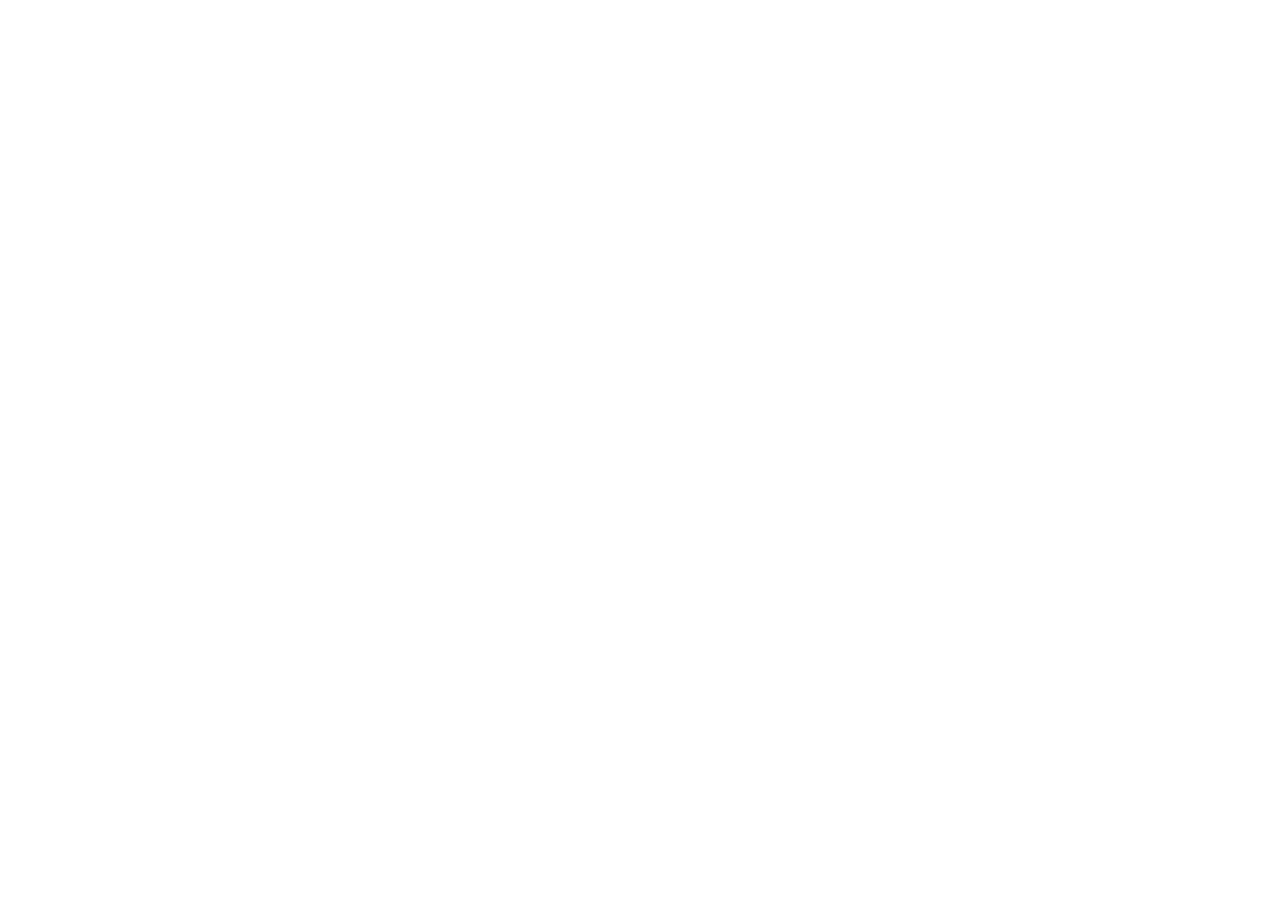
==== commit f42f39b8: "Redirect the old address to dm-trademaster-pro.github.io" ====
--- a/index.html
+++ b/index.html
@@ -1,272 +1,16 @@
 <!doctype html>
-<html lang="fr" class="no-js">
+<html lang="fr">
 <head>
   <meta charset="utf-8">
   <meta name="viewport" content="width=device-width, initial-scale=1">
-  <!-- Sécurité : aucun script, style, image ou police venant d’un autre site ; aucun envoi de
-       formulaire ; aucune connexion sortante (le site ne collecte rien). -->
-  <meta http-equiv="Content-Security-Policy" content="default-src 'self'; script-src 'self'; style-src 'self' 'unsafe-inline'; img-src 'self' data:; font-src 'self'; connect-src 'none'; object-src 'none'; base-uri 'self'; form-action 'none'; upgrade-insecure-requests">
-  <meta name="referrer" content="strict-origin-when-cross-origin">
-  <title>DM TradeMaster Pro — le logiciel de trading de la communauté DM</title>
-  <meta name="description" content="DM TradeMaster Pro, logiciel d’analyse de trading pour Windows conçu pour la communauté DM : graphiques professionnels, outils de dessin, données de marché en direct, analyse Smart Money Concepts et gestion du risque. Aucun ordre sans votre confirmation.">
-  <meta name="theme-color" content="#00050d">
-  <meta name="color-scheme" content="dark">
-  <meta property="og:type" content="website">
-  <meta property="og:title" content="DM TradeMaster Pro — conçu pour la communauté DM">
-  <meta property="og:description" content="Logiciel d’analyse de trading pour Windows, conçu pour répondre aux besoins de la communauté DM. Graphiques professionnels, analyse SMC, sécurité. Android ensuite.">
-  <link rel="canonical" href="https://kpekpassiabdelnazirandre-max.github.io/">
-  <meta property="og:url" content="https://kpekpassiabdelnazirandre-max.github.io/">
-  <meta property="og:image" content="https://kpekpassiabdelnazirandre-max.github.io/assets/img/og-image.png">
-  <meta property="og:image:width" content="1200">
-  <meta property="og:image:height" content="630">
-  <meta property="og:locale" content="fr_FR">
-  <meta property="og:locale:alternate" content="en_US">
-  <meta name="twitter:card" content="summary_large_image">
-  <meta name="twitter:image" content="https://kpekpassiabdelnazirandre-max.github.io/assets/img/og-image.png">
-  <link rel="icon" href="assets/img/favicon-64.png" type="image/png">
-  <link rel="apple-touch-icon" href="assets/img/apple-touch-icon.png">
-  <link rel="preload" href="assets/fonts/inter-latin-400-normal.woff2" as="font" type="font/woff2" crossorigin>
-  <link rel="preload" href="assets/fonts/inter-latin-800-normal.woff2" as="font" type="font/woff2" crossorigin>
-  <link rel="stylesheet" href="assets/css/site.css">
-  <script type="application/ld+json">
-  {"@context":"https://schema.org","@type":"SoftwareApplication","name":"DM TradeMaster Pro","url":"https://kpekpassiabdelnazirandre-max.github.io/","applicationCategory":"FinanceApplication","operatingSystem":"Windows","softwareVersion":"0.1","description":"Logiciel d’analyse de trading conçu pour la communauté DM.","author":{"@type":"Person","name":"Abdel Nazir André KPEKPASSI","address":{"@type":"PostalAddress","addressCountry":"BJ"}}}
-  </script>
+  <meta http-equiv="Content-Security-Policy" content="default-src 'none'; style-src 'unsafe-inline'; base-uri 'none'; form-action 'none'">
+  <meta http-equiv="refresh" content="0; url=https://dm-trademaster-pro.github.io/">
+  <link rel="canonical" href="https://dm-trademaster-pro.github.io/">
+  <meta name="robots" content="noindex">
+  <title>DM TradeMaster Pro — nouvelle adresse</title>
+  <style>body{margin:0;min-height:100vh;display:grid;place-items:center;background:#00050d;color:#e6ebf2;font:16px/1.5 system-ui,sans-serif;text-align:center}a{color:#3fbcc5}</style>
 </head>
-<body data-title-key="title.home">
-  <a class="skip" href="#contenu" data-i18n="skip">Aller au contenu</a>
-
-  <svg width="0" height="0" style="position:absolute" aria-hidden="true">
-    <defs>
-      <!-- Icônes DM maison : trait 2, à la couleur du texte, points d'ancrage. -->
-      <symbol id="i-chart" viewBox="0 0 24 24" fill="none" stroke="currentColor" stroke-width="2" stroke-linecap="round" stroke-linejoin="round"><path d="M6 4v16M12 7v11M18 3v13"/><rect x="4" y="8" width="4" height="7" rx="1"/><rect x="10" y="10" width="4" height="5" rx="1"/><rect x="16" y="6" width="4" height="6" rx="1"/></symbol>
-      <symbol id="i-draw" viewBox="0 0 24 24" fill="none" stroke="currentColor" stroke-width="2" stroke-linecap="round"><path d="M5 18 19 6"/><circle cx="5" cy="18" r="2.2"/><circle cx="19" cy="6" r="2.2"/><path d="M4 7h7" opacity=".55"/></symbol>
-      <symbol id="i-smc" viewBox="0 0 24 24" fill="none" stroke="currentColor" stroke-width="2" stroke-linecap="round" stroke-linejoin="round"><path d="M3 17l4-5 3 3 5-7 3 3 3-4"/><path d="M3 8h9" stroke-dasharray="2 3"/><rect x="13" y="14" width="8" height="5" rx="1" opacity=".6"/></symbol>
-      <symbol id="i-live" viewBox="0 0 24 24" fill="none" stroke="currentColor" stroke-width="2" stroke-linecap="round"><path d="M3 12h4l2-5 4 10 2-5h6"/></symbol>
-      <symbol id="i-risk" viewBox="0 0 24 24" fill="none" stroke="currentColor" stroke-width="2" stroke-linecap="round"><circle cx="12" cy="12" r="8.5"/><circle cx="12" cy="12" r="4"/><path d="M12 3.5V7M12 17v3.5M3.5 12H7M17 12h3.5"/></symbol>
-      <symbol id="i-sync" viewBox="0 0 24 24" fill="none" stroke="currentColor" stroke-width="2" stroke-linecap="round" stroke-linejoin="round"><rect x="2.5" y="5" width="11" height="8" rx="1.5"/><path d="M6 17h4"/><rect x="16" y="7" width="5.5" height="11" rx="1.2"/><path d="M8 20c3 1 7 1 9-1M16 3c-2-1-5-1-7 1" opacity=".6"/></symbol>
-      <symbol id="i-code" viewBox="0 0 24 24" fill="none" stroke="currentColor" stroke-width="2" stroke-linecap="round" stroke-linejoin="round"><path d="M8 8 4 12l4 4M16 8l4 4-4 4M13.5 5l-3 14"/></symbol>
-      <symbol id="i-shield" viewBox="0 0 24 24" fill="none" stroke="currentColor" stroke-width="2" stroke-linecap="round" stroke-linejoin="round"><path d="M12 3 5 6v5.5c0 4.2 2.9 7.7 7 9.5 4.1-1.8 7-5.3 7-9.5V6z"/><path d="m9 12 2 2 4-4"/></symbol>
-      <symbol id="i-windows" viewBox="0 0 24 24" fill="none" stroke="currentColor" stroke-width="2" stroke-linejoin="round"><rect x="3" y="4" width="18" height="13" rx="1.8"/><path d="M8 21h8M12 17v4"/><path d="M7 13l3-3 2 2 4-4" stroke-linecap="round"/></symbol>
-      <symbol id="i-phone" viewBox="0 0 24 24" fill="none" stroke="currentColor" stroke-width="2" stroke-linejoin="round"><rect x="6.5" y="2.5" width="11" height="19" rx="2.2"/><path d="M10.5 18.5h3" stroke-linecap="round"/><path d="M9 12l2-2 1.5 1.5L15 9" stroke-linecap="round"/></symbol>
-      <symbol id="i-check" viewBox="0 0 24 24" fill="none" stroke="currentColor" stroke-width="2.2" stroke-linecap="round" stroke-linejoin="round"><circle cx="12" cy="12" r="9"/><path d="m8 12 3 3 5-6"/></symbol>
-      <symbol id="i-alert" viewBox="0 0 24 24" fill="none" stroke="currentColor" stroke-width="2" stroke-linecap="round" stroke-linejoin="round"><path d="M12 3 2.5 20h19z"/><path d="M12 10v4.5M12 17.5h.01"/></symbol>
-      <symbol id="i-arrow" viewBox="0 0 24 24" fill="none" stroke="currentColor" stroke-width="2" stroke-linecap="round" stroke-linejoin="round"><path d="M5 12h14M13 6l6 6-6 6"/></symbol>
-      <symbol id="i-menu" viewBox="0 0 24 24" fill="none" stroke="currentColor" stroke-width="2" stroke-linecap="round"><path d="M4 7h16M4 12h16M4 17h16"/></symbol>
-      <symbol id="i-people" viewBox="0 0 24 24" fill="none" stroke="currentColor" stroke-width="2" stroke-linecap="round" stroke-linejoin="round"><circle cx="9" cy="8" r="3.2"/><path d="M3 19c.6-3.3 3-5.2 6-5.2s5.4 1.9 6 5.2"/><circle cx="17" cy="9" r="2.4" opacity=".65"/><path d="M16.5 14c2.3.3 3.9 1.9 4.5 4.6" opacity=".65"/></symbol>
-      <symbol id="i-target" viewBox="0 0 24 24" fill="none" stroke="currentColor" stroke-width="2" stroke-linecap="round" stroke-linejoin="round"><path d="M4 20 20 4"/><path d="M14 4h6v6"/><path d="M4 12v8h8" opacity=".6"/></symbol>
-      <symbol id="i-loop" viewBox="0 0 24 24" fill="none" stroke="currentColor" stroke-width="2" stroke-linecap="round" stroke-linejoin="round"><path d="M20 11a8 8 0 0 0-14.3-4.9L4 8"/><path d="M4 3v5h5"/><path d="M4 13a8 8 0 0 0 14.3 4.9L20 16"/><path d="M20 21v-5h-5"/></symbol>
-    </defs>
-  </svg>
-
-  <header class="site-header">
-    <nav class="container nav" aria-label="Navigation principale" data-i18n-attr="aria-label:nav.label">
-      <a class="brand" href="./" aria-label="DM TradeMaster Pro, accueil" data-i18n-attr="aria-label:brand.home">
-        <img src="assets/img/dm-logo-80.png" width="40" height="40" alt="">
-        <span>DM TradeMaster <b>Pro</b></span>
-      </a>
-      <button class="menu-toggle" type="button" aria-expanded="false" aria-controls="menu" aria-label="Menu" data-i18n-attr="aria-label:nav.menu"><svg width="22" height="22"><use href="#i-menu"/></svg></button>
-      <ul class="nav-links" id="menu">
-        <li><a href="#communaute" data-i18n="nav.community">Communauté</a></li>
-        <li><a href="#fonctionnalites" data-i18n="nav.features">Fonctionnalités</a></li>
-        <li><a href="#captures" data-i18n="nav.shots">Aperçu</a></li>
-        <li><a href="#feuille-de-route" data-i18n="nav.roadmap">Feuille de route</a></li>
-        <li><a href="#securite" data-i18n="nav.security">Sécurité</a></li>
-        <li><a href="#faq" data-i18n="nav.faq">FAQ</a></li>
-        <li class="lang-item"><div class="lang" role="group" aria-label="Langue" data-i18n-attr="aria-label:nav.lang">
-          <button type="button" data-lang="fr" aria-pressed="true">FR</button>
-          <button type="button" data-lang="en" aria-pressed="false">EN</button>
-        </div></li>
-      </ul>
-    </nav>
-  </header>
-
-  <main id="contenu">
-    <section class="hero">
-      <div class="container hero-grid">
-        <div>
-          <p class="status-chip"><span class="dot" aria-hidden="true"></span><span data-i18n="hero.status">Version 0.1 en développement · conçue pour la communauté DM</span></p>
-          <h1><span style="white-space:nowrap">DM TradeMaster</span> <span class="accent">Pro</span></h1>
-          <p class="tagline" data-i18n="hero.tagline">Analyser avec précision. Décider avec méthode.</p>
-          <p class="lead" data-i18n="hero.lead">Le logiciel de trading conçu pour répondre aux besoins de la communauté DM&nbsp;: graphiques professionnels, données de marché en direct, analyse Smart Money Concepts et gestion du risque, avec la sécurité au premier plan. Sur Windows d’abord, puis sur Android.</p>
-          <div class="hero-actions">
-            <a class="btn btn-primary" href="#communaute"><span data-i18n="hero.discover">Découvrir le projet</span><svg><use href="#i-arrow"/></svg></a>
-            <a class="btn btn-ghost" href="#feuille-de-route" data-i18n="hero.roadmap">Feuille de route</a>
-          </div>
-          <p class="risk-banner" role="note"><svg><use href="#i-alert"/></svg><span data-i18n="hero.risk">Le trading comporte un risque élevé de perte en capital. DM TradeMaster Pro est un outil d’analyse&nbsp;: il ne promet aucun gain et ne passe jamais d’ordre sans votre confirmation.</span></p>
-        </div>
-        <div>
-          <div class="hero-visual">
-            <div class="chart-head"><strong>DM</strong><span data-i18n="hero.chart">Illustration · M15</span><span class="tag" data-i18n="hero.fictive">DONNÉES FICTIVES</span></div>
-            <canvas id="hero-chart" role="img" aria-label="Illustration animée : bougies fictives et repères Smart Money Concepts (cassure de structure, zone d’ordres, liquidité)" data-i18n-attr="aria-label:hero.canvas"></canvas>
-            <img class="watermark" src="assets/img/dm-logo-80.png" width="48" height="48" alt="">
-          </div>
-          <p class="hero-caption" data-i18n="hero.caption">Animation décorative&nbsp;: bougies et repères SMC fictifs.</p>
-        </div>
-      </div>
-    </section>
-
-    <section id="communaute">
-      <div class="container">
-        <div class="section-head reveal">
-          <span class="eyebrow" data-i18n="com.eyebrow">La communauté DM</span>
-          <h2 data-i18n="com.title">Un logiciel né des besoins de la communauté DM</h2>
-          <p data-i18n="com.text">DM TradeMaster Pro est développé pour la communauté DM, à partir des besoins concrets de ses traders&nbsp;: un outil fiable, clair et sûr pour analyser les marchés avec méthode. Sa première version sera soumise à la validation de la communauté, puis le logiciel évoluera avec elle.</p>
-        </div>
-        <div class="features three">
-          <article class="card reveal"><div class="icon"><svg><use href="#i-target"/></svg></div><h3 data-i18n="c1.t">Pensé pour vos besoins</h3><p data-i18n="c1.p">Chaque fonctionnalité répond à un usage réel des traders de la communauté&nbsp;: lecture du marché, analyse SMC, préparation des positions et maîtrise du risque.</p></article>
-          <article class="card reveal"><div class="icon"><svg><use href="#i-people"/></svg></div><h3 data-i18n="c2.t">Validé par la communauté</h3><p data-i18n="c2.p">La première version sera présentée aux membres de la communauté DM, qui pourront l’éprouver dans leurs conditions réelles avant sa diffusion.</p></article>
-          <article class="card reveal"><div class="icon"><svg><use href="#i-loop"/></svg></div><h3 data-i18n="c3.t">Amélioré ensemble</h3><p data-i18n="c3.p">Après la validation, les retours de la communauté orienteront les priorités&nbsp;: corrections, améliorations et nouvelles fonctionnalités, version après version.</p></article>
-        </div>
-      </div>
-    </section>
-
-    <section id="fonctionnalites">
-      <div class="container">
-        <div class="section-head reveal">
-          <span class="eyebrow" data-i18n="feat.eyebrow">Fonctionnalités</span>
-          <h2 data-i18n="feat.title">L’essentiel de l’analyse, réuni dans un seul outil</h2>
-          <p data-i18n="feat.text">Chaque fonctionnalité affiche son état réel&nbsp;: disponible dans la version en développement, en cours de réalisation ou prévue.</p>
-        </div>
-        <div class="features">
-          <article class="card reveal"><div class="icon"><svg><use href="#i-chart"/></svg></div><h3 data-i18n="f1.t">Graphiques professionnels</h3><p data-i18n="f1.p">Cinq types de graphiques (bougies, barres, ligne, aire, Heikin Ashi), huit unités de temps de M1 à W1, sept indicateurs paramétrables (SMA, EMA, Bollinger, RSI, MACD, ATR, stochastique), comparaison de symboles et capture du graphique.</p><span class="badge done" data-i18n="b.done">Disponible</span></article>
-          <article class="card reveal"><div class="icon"><svg><use href="#i-draw"/></svg></div><h3 data-i18n="f2.t">Outils de dessin</h3><p data-i18n="f2.p">Lignes de tendance, horizontales et verticales, rectangles, positions longues et courtes. Couleurs, styles, textes et visibilité par unité de temps entièrement personnalisables&nbsp;; vos dessins sont enregistrés.</p><span class="badge done" data-i18n="b.done">Disponible</span></article>
-          <article class="card reveal"><div class="icon"><svg><use href="#i-live"/></svg></div><h3 data-i18n="f3.t">Données de marché en direct</h3><p data-i18n="f3.p">Prix en direct et historique issus de sources officielles, en lecture seule&nbsp;: forex, métaux, indices, indices synthétiques et cryptomonnaies, avec la latence mesurée et affichée.</p><span class="badge done" data-i18n="b.done">Disponible</span></article>
-          <article class="card reveal"><div class="icon"><svg><use href="#i-shield"/></svg></div><h3 data-i18n="f8.t">Sécurité des accès</h3><p data-i18n="f8.p">Identifiants protégés par le coffre-fort de Windows, connexion aux courtiers par leurs pages officielles, moteur local protégé et aucun ordre sans votre confirmation explicite.</p><span class="badge done" data-i18n="b.done">Disponible</span></article>
-          <article class="card reveal"><div class="icon"><svg><use href="#i-windows"/></svg></div><h3 data-i18n="f9.t">Application de bureau</h3><p data-i18n="f9.p">Une fenêtre Windows dédiée, aux couleurs de DM&nbsp;: démarrage rapide, disposition réglable et mémorisée, arrêt maîtrisé.</p><span class="badge progress" data-i18n="b.progress">En cours</span></article>
-          <article class="card reveal"><div class="icon"><svg><use href="#i-smc"/></svg></div><h3 data-i18n="f4.t">Analyse DM SMC</h3><p data-i18n="f4.p">Le panneau DM SMC réunira biais, structure, inducement, zones d’ordres et configurations, calculés par un moteur d’analyse propre à DM.</p><span class="badge planned" data-i18n="b.planned">Prévu</span></article>
-          <article class="card reveal"><div class="icon"><svg><use href="#i-risk"/></svg></div><h3 data-i18n="f5.t">Gestion du risque</h3><p data-i18n="f5.p">Taille de position calculée selon le risque choisi, stop loss, take profit et rapport risque / rendement, à partir des données réelles de votre compte.</p><span class="badge planned" data-i18n="b.planned">Prévu</span></article>
-          <article class="card reveal"><div class="icon"><svg><use href="#i-sync"/></svg></div><h3 data-i18n="f6.t">Compte DM et synchronisation</h3><p data-i18n="f6.p">Un compte DM unique pour retrouver vos analyses et vos dessins sur tous vos appareils, Windows et Android.</p><span class="badge planned" data-i18n="b.planned">Prévu</span></article>
-          <article class="card reveal"><div class="icon"><svg><use href="#i-code"/></svg></div><h3 data-i18n="f7.t">Éditeur d’indicateurs</h3><p data-i18n="f7.p">Créez vos propres indicateurs en Python, directement dans le logiciel, exécutés dans un environnement isolé.</p><span class="badge planned" data-i18n="b.planned">Prévu</span></article>
-        </div>
-      </div>
-    </section>
-
-    <section id="captures">
-      <div class="container">
-        <div class="section-head reveal">
-          <span class="eyebrow" data-i18n="shots.eyebrow">Aperçu</span>
-          <h2 data-i18n="shots.title">Le logiciel, tel qu’il est aujourd’hui</h2>
-          <p data-i18n="shots.text">Captures réelles de la version en développement, réalisées avec des données de démonstration&nbsp;: la mention DÉMO reste visible.</p>
-        </div>
-        <div class="gallery">
-          <figure class="window shot-main reveal">
-            <div class="window-bar"><span></span><span></span><span></span><em>DM TradeMaster Pro — Trading</em></div>
-            <picture>
-              <source media="(max-width: 700px)" srcset="assets/img/ecran-trading-800.webp">
-              <img src="assets/img/ecran-trading-1600.webp" width="1600" height="900" alt="Écran Trading de DM TradeMaster Pro : liste des marchés, graphique en bougies avec la mention DÉMO, panneau DM SMC, ticket d’ordre et gestion du risque" data-i18n-attr="alt:shot1.alt" fetchpriority="low" loading="lazy" decoding="async">
-            </picture>
-            <figcaption data-i18n="shot1.cap">Écran Trading, disposition DM Original (données de démonstration).</figcaption>
-          </figure>
-          <div class="shots">
-            <figure class="window shot reveal"><a href="assets/img/indicateurs-1600.webp" target="_blank" rel="noopener"><picture><source media="(max-width: 700px)" srcset="assets/img/indicateurs-800.webp"><img src="assets/img/indicateurs-1600.webp" width="1600" height="900" loading="lazy" decoding="async" alt="Graphique avec les indicateurs RSI et MACD" data-i18n-attr="alt:shot2.alt"></picture></a><figcaption data-i18n="shot2.cap">Indicateurs RSI et MACD sous le graphique.</figcaption></figure>
-            <figure class="window shot reveal"><a href="assets/img/position-1600.webp" target="_blank" rel="noopener"><picture><source media="(max-width: 700px)" srcset="assets/img/position-800.webp"><img src="assets/img/position-1600.webp" width="1600" height="900" loading="lazy" decoding="async" alt="Outil Position longue sur le graphique" data-i18n-attr="alt:shot3.alt"></picture></a><figcaption data-i18n="shot3.cap">Outil Position&nbsp;: objectif, stop et rapport risque / rendement.</figcaption></figure>
-            <figure class="window shot reveal"><a href="assets/img/reglages-dessin-1600.webp" target="_blank" rel="noopener"><picture><source media="(max-width: 700px)" srcset="assets/img/reglages-dessin-800.webp"><img src="assets/img/reglages-dessin-1600.webp" width="1600" height="900" loading="lazy" decoding="async" alt="Fenêtre de réglages d’un dessin" data-i18n-attr="alt:shot5.alt"></picture></a><figcaption data-i18n="shot5.cap">Réglages d’un dessin&nbsp;: trait, couleurs, texte.</figcaption></figure>
-            <figure class="window shot reveal"><a href="assets/img/comparaison-1600.webp" target="_blank" rel="noopener"><picture><source media="(max-width: 700px)" srcset="assets/img/comparaison-800.webp"><img src="assets/img/comparaison-1600.webp" width="1600" height="900" loading="lazy" decoding="async" alt="Comparaison de deux symboles en pourcentage" data-i18n-attr="alt:shot6.alt"></picture></a><figcaption data-i18n="shot6.cap">Comparaison de deux symboles, en pourcentage.</figcaption></figure>
-          </div>
-        </div>
-        <p class="note" data-i18n="shots.note">L’interface peut encore évoluer d’ici la première version, notamment à la suite des retours de la communauté DM.</p>
-      </div>
-    </section>
-
-    <section id="feuille-de-route">
-      <div class="container">
-        <div class="section-head reveal">
-          <span class="eyebrow" data-i18n="road.eyebrow">Feuille de route</span>
-          <h2 data-i18n="road.title">Une progression maîtrisée, étape par étape</h2>
-          <p data-i18n="road.text">Une étape n’est déclarée terminée qu’après vérification par des tests automatisés et des essais en conditions réelles.</p>
-        </div>
-        <ol class="timeline">
-          <li class="done reveal"><span class="node">1</span><div class="row"><div><h3 data-i18n="r1.t">Fondations</h3><p data-i18n="r1.p">Moteur local, interface de programmation protégée, données de démonstration.</p></div><span class="badge done" data-i18n="s.done">Terminé</span></div></li>
-          <li class="done reveal"><span class="node">2</span><div class="row"><div><h3 data-i18n="r2.t">Interface DM Original</h3><p data-i18n="r2.p">Disposition et identité visuelle propres à DM.</p></div><span class="badge done" data-i18n="s.done">Terminé</span></div></li>
-          <li class="done reveal"><span class="node">3</span><div class="row"><div><h3 data-i18n="r3.t">Graphique professionnel</h3><p data-i18n="r3.p">Types de graphiques, indicateurs, dessins enregistrés, captures.</p></div><span class="badge done" data-i18n="s.done">Terminé</span></div></li>
-          <li class="done reveal"><span class="node">4</span><div class="row"><div><h3 data-i18n="r4.t">Données de marché réelles</h3><p data-i18n="r4.p">Prix en direct et historique, en lecture seule.</p></div><span class="badge done" data-i18n="s.done">Terminé</span></div></li>
-          <li class="done reveal"><span class="node">5</span><div class="row"><div><h3 data-i18n="r5.t">Sécurité des identifiants</h3><p data-i18n="r5.p">Protection des identifiants par le coffre-fort de Windows, journaux masqués.</p></div><span class="badge done" data-i18n="s.done">Terminé</span></div></li>
-          <li class="progress reveal"><span class="node">6</span><div class="row"><div><h3 data-i18n="r6.t">Application de bureau Windows</h3><p data-i18n="r6.p">Fenêtre dédiée, démarrage et arrêt maîtrisés, performances mesurées.</p></div><span class="badge progress" data-i18n="s.progress">En cours</span></div></li>
-          <li class="reveal"><span class="node">6B</span><div class="row"><div><h3 data-i18n="r6b.t">Compte DM et synchronisation</h3><p data-i18n="r6b.p">Compte unique, analyses et dessins synchronisés entre vos appareils.</p></div><span class="badge planned" data-i18n="s.planned">Prévu</span></div></li>
-          <li class="reveal"><span class="node">7</span><div class="row"><div><h3 data-i18n="r7.t">Indicateur DM SMC</h3><p data-i18n="r7.p">Le moteur d’analyse Smart Money Concepts de DM.</p></div><span class="badge planned" data-i18n="s.planned">Prévu</span></div></li>
-          <li class="reveal"><span class="node">8</span><div class="row"><div><h3 data-i18n="r8.t">Comptes et gestion du risque</h3><p data-i18n="r8.p">Lecture de vos comptes, calcul de la taille de position.</p></div><span class="badge planned" data-i18n="s.planned">Prévu</span></div></li>
-          <li class="reveal"><span class="node">9</span><div class="row"><div><h3 data-i18n="r9.t">Ordres et backtest</h3><p data-i18n="r9.p">Ordres toujours confirmés par vous, test de stratégies sur l’historique, calendrier économique DM.</p></div><span class="badge planned" data-i18n="s.planned">Prévu</span></div></li>
-          <li class="reveal"><span class="node">10</span><div class="row"><div><h3 data-i18n="r10.t">Première version Windows</h3><p data-i18n="r10.p">Installateur Windows et validation par la communauté DM.</p></div><span class="badge planned" data-i18n="s.planned">Prévu</span></div></li>
-          <li class="reveal"><span class="node">11</span><div class="row"><div><h3 data-i18n="r11.t">Application Android</h3><p data-i18n="r11.p">Synchronisée avec la version Windows.</p></div><span class="badge planned" data-i18n="s.planned">Prévu</span></div></li>
-          <li class="reveal"><span class="node">12</span><div class="row"><div><h3 data-i18n="r12.t">Éditeur d’indicateurs</h3><p data-i18n="r12.p">Vos indicateurs personnels, écrits en Python.</p></div><span class="badge planned" data-i18n="s.planned">Prévu</span></div></li>
-          <li class="reveal"><span class="node">13</span><div class="row"><div><h3 data-i18n="r13.t">Moteur graphique DM</h3><p data-i18n="r13.p">Un moteur de graphiques entièrement conçu par DM.</p></div><span class="badge planned" data-i18n="s.planned">Prévu</span></div></li>
-        </ol>
-      </div>
-    </section>
-
-    <section id="plateformes">
-      <div class="container">
-        <div class="section-head reveal">
-          <span class="eyebrow" data-i18n="plat.eyebrow">Plateformes</span>
-          <h2 data-i18n="plat.title">Windows d’abord, Android ensuite</h2>
-        </div>
-        <div class="two">
-          <article class="card platform reveal"><div class="icon"><svg><use href="#i-windows"/></svg></div><div><h3>Windows</h3><p data-i18n="plat.win">Application de bureau pour Windows 10 et 11, en cours de développement. Aucune version n’est encore diffusée.</p><span class="badge progress" data-i18n="plat.winb">En développement</span></div></article>
-          <article class="card platform reveal"><div class="icon"><svg><use href="#i-phone"/></svg></div><div><h3>Android</h3><p data-i18n="plat.and">Application mobile synchronisée avec la version Windows, développée après celle-ci.</p><span class="badge planned" data-i18n="plat.andb">Prévu</span></div></article>
-        </div>
-      </div>
-    </section>
-
-    <section id="securite">
-      <div class="container">
-        <div class="section-head reveal">
-          <span class="eyebrow" data-i18n="sec.eyebrow">Sécurité et confidentialité</span>
-          <h2 data-i18n="sec.title">Vos décisions et vos données vous appartiennent</h2>
-        </div>
-        <ul class="principles">
-          <li class="reveal"><svg><use href="#i-check"/></svg><div><strong data-i18n="p1.t">Aucun ordre sans vous</strong><span data-i18n="p1.p">Le logiciel ne passe jamais d’ordre sans votre confirmation explicite. Aucune exécution automatique.</span></div></li>
-          <li class="reveal"><svg><use href="#i-check"/></svg><div><strong data-i18n="p2.t">Vos mots de passe restent chez vous</strong><span data-i18n="p2.p">Aucun mot de passe de courtier ne quitte votre ordinateur. Lorsque c’est possible, la connexion se fait directement sur la page officielle du courtier.</span></div></li>
-          <li class="reveal"><svg><use href="#i-check"/></svg><div><strong data-i18n="p3.t">Coffre-fort de Windows</strong><span data-i18n="p3.p">Les identifiants d’accès sont protégés par le coffre-fort de Windows, jamais enregistrés en clair dans un fichier ni dans un journal.</span></div></li>
-          <li class="reveal"><svg><use href="#i-check"/></svg><div><strong data-i18n="p4.t">Moteur local protégé</strong><span data-i18n="p4.p">Le moteur du logiciel fonctionne sur votre ordinateur et n’accepte que les demandes de sa propre interface.</span></div></li>
-          <li class="reveal"><svg><use href="#i-check"/></svg><div><strong data-i18n="p5.t">Conditions des sources respectées</strong><span data-i18n="p5.p">Lorsqu’une source interdit la conservation de ses prix, le logiciel ne les enregistre nulle part et en bloque l’export.</span></div></li>
-          <li class="reveal"><svg><use href="#i-check"/></svg><div><strong data-i18n="p6.t">Ni cookie ni traceur</strong><span data-i18n="p6.p">Ce site ne dépose aucun cookie, n’affiche aucune publicité et ne mesure pas son audience.</span></div></li>
-          <li class="reveal"><svg><use href="#i-check"/></svg><div><strong data-i18n="p7.t">Site protégé contre le piratage</strong><span data-i18n="p7.p">Connexion chiffrée (HTTPS) imposée, pages statiques sans base de données ni espace d’administration exposé, et politique de sécurité du contenu qui bloque tout script extérieur.</span></div></li>
-          <li class="reveal"><svg><use href="#i-check"/></svg><div><strong data-i18n="p8.t">Aucune prise pour le spam</strong><span data-i18n="p8.p">Aucun formulaire ni aucune donnée collectée, et une adresse de contact protégée contre la collecte automatique par les robots&nbsp;: rien ne peut être détourné pour envoyer des messages indésirables.</span></div></li>
-          <li class="reveal"><svg><use href="#i-check"/></svg><div><strong data-i18n="p9.t">Méfiez-vous des imitations</strong><span data-i18n="p9.p">DM TradeMaster Pro ne vous demandera jamais votre mot de passe de courtier, un paiement ni l’accès à votre compte par message. Seul ce site présente officiellement le logiciel.</span></div></li>
-        </ul>
-        <p class="note"><a href="confidentialite.html" data-i18n="sec.more">Lire la politique de confidentialité</a></p>
-      </div>
-    </section>
-
-    <section id="faq">
-      <div class="container">
-        <div class="section-head reveal">
-          <span class="eyebrow">FAQ</span>
-          <h2 data-i18n="faq.title">Questions fréquentes</h2>
-        </div>
-        <div class="faq">
-          <details class="reveal"><summary data-i18n="q1">Le logiciel est-il disponible&nbsp;?</summary><p data-i18n="a1">Pas encore. DM TradeMaster Pro est en cours de développement. La première version sera d’abord présentée à la communauté DM pour validation&nbsp;; ce site sera mis à jour à ce moment-là.</p></details>
-          <details class="reveal"><summary data-i18n="q9">Quelle place pour la communauté DM&nbsp;?</summary><p data-i18n="a9">Centrale. Le logiciel est conçu pour répondre à ses besoins. Après la validation de la première version, les retours des membres orienteront les améliorations et les nouvelles fonctionnalités.</p></details>
-          <details class="reveal"><summary data-i18n="q2">DM TradeMaster Pro garantit-il des gains&nbsp;?</summary><p data-i18n="a2">Non, et aucun logiciel ne peut le garantir. C’est un outil d’analyse et d’organisation. Le trading comporte un risque élevé de perte en capital&nbsp;; vos décisions restent les vôtres.</p></details>
-          <details class="reveal"><summary data-i18n="q3">Le logiciel passe-t-il des ordres automatiquement&nbsp;?</summary><p data-i18n="a3">Non. Les ordres arriveront dans une étape ultérieure, et chacun devra être confirmé explicitement par vous.</p></details>
-          <details class="reveal"><summary data-i18n="q4">Avec quels courtiers fonctionnera-t-il&nbsp;?</summary><p data-i18n="a4">Les connexions passent par les interfaces officielles des plateformes de trading, en lecture seule dans un premier temps. La liste sera publiée lorsque chaque connexion aura été vérifiée.</p></details>
-          <details class="reveal"><summary data-i18n="q5">Mes identifiants sont-ils en sécurité&nbsp;?</summary><p data-i18n="a5">Oui. Aucun mot de passe de courtier ne quitte votre ordinateur&nbsp;: les accès sont protégés par le coffre-fort de Windows, et ni le développeur ni aucun service en ligne n’y a accès.</p></details>
-          <details class="reveal"><summary data-i18n="q6">Une version Android est-elle prévue&nbsp;?</summary><p data-i18n="a6">Oui, après la version Windows, avec la synchronisation de vos analyses entre les deux.</p></details>
-          <details class="reveal"><summary data-i18n="q7">Combien coûtera le logiciel&nbsp;?</summary><p data-i18n="a7">Aucun tarif n’est fixé à ce jour.</p></details>
-          <details class="reveal"><summary data-i18n="q8">Qui développe DM TradeMaster Pro&nbsp;?</summary><p data-i18n="a8">DM TradeMaster Pro est conçu et développé au Bénin par Abdel Nazir André KPEKPASSI, pour la communauté DM.</p></details>
-        </div>
-      </div>
-    </section>
-  </main>
-
-  <footer class="site-footer">
-    <div class="container">
-      <div class="footer-grid">
-        <div>
-          <a class="brand" href="./"><img src="assets/img/dm-logo-80.png" width="40" height="40" alt=""><span>DM TradeMaster <b>Pro</b></span></a>
-          <p class="footer-tag" data-i18n="foot.tag">Conçu pour la communauté DM.</p>
-        </div>
-        <ul class="footer-links">
-          <li><a href="confidentialite.html" data-i18n="foot.privacy">Politique de confidentialité</a></li>
-          <li><a href="mentions-legales.html" data-i18n="foot.legal">Mentions légales</a></li>
-          <li><a href="risques.html" data-i18n="foot.risk">Avertissement sur les risques</a></li>
-        </ul>
-      </div>
-      <p class="footer-risk" data-i18n="foot.riskText">Le trading de produits à effet de levier (forex, CFD, indices synthétiques, cryptomonnaies) comporte un risque élevé de perte en capital et ne convient pas à tous les investisseurs. Les informations de ce site ne constituent pas des conseils en investissement.</p>
-      <p class="footer-risk">© <span data-year>2026</span> Abdel Nazir André KPEKPASSI · <span data-i18n="foot.country">Bénin</span></p>
-    </div>
-  </footer>
-  <script src="assets/js/i18n-en.js" defer></script>
-  <script src="assets/js/site.js" defer></script>
+<body>
+  <p>DM TradeMaster Pro a une nouvelle adresse&nbsp;:<br><a href="https://dm-trademaster-pro.github.io/">https://dm-trademaster-pro.github.io/</a></p>
 </body>
 </html>
